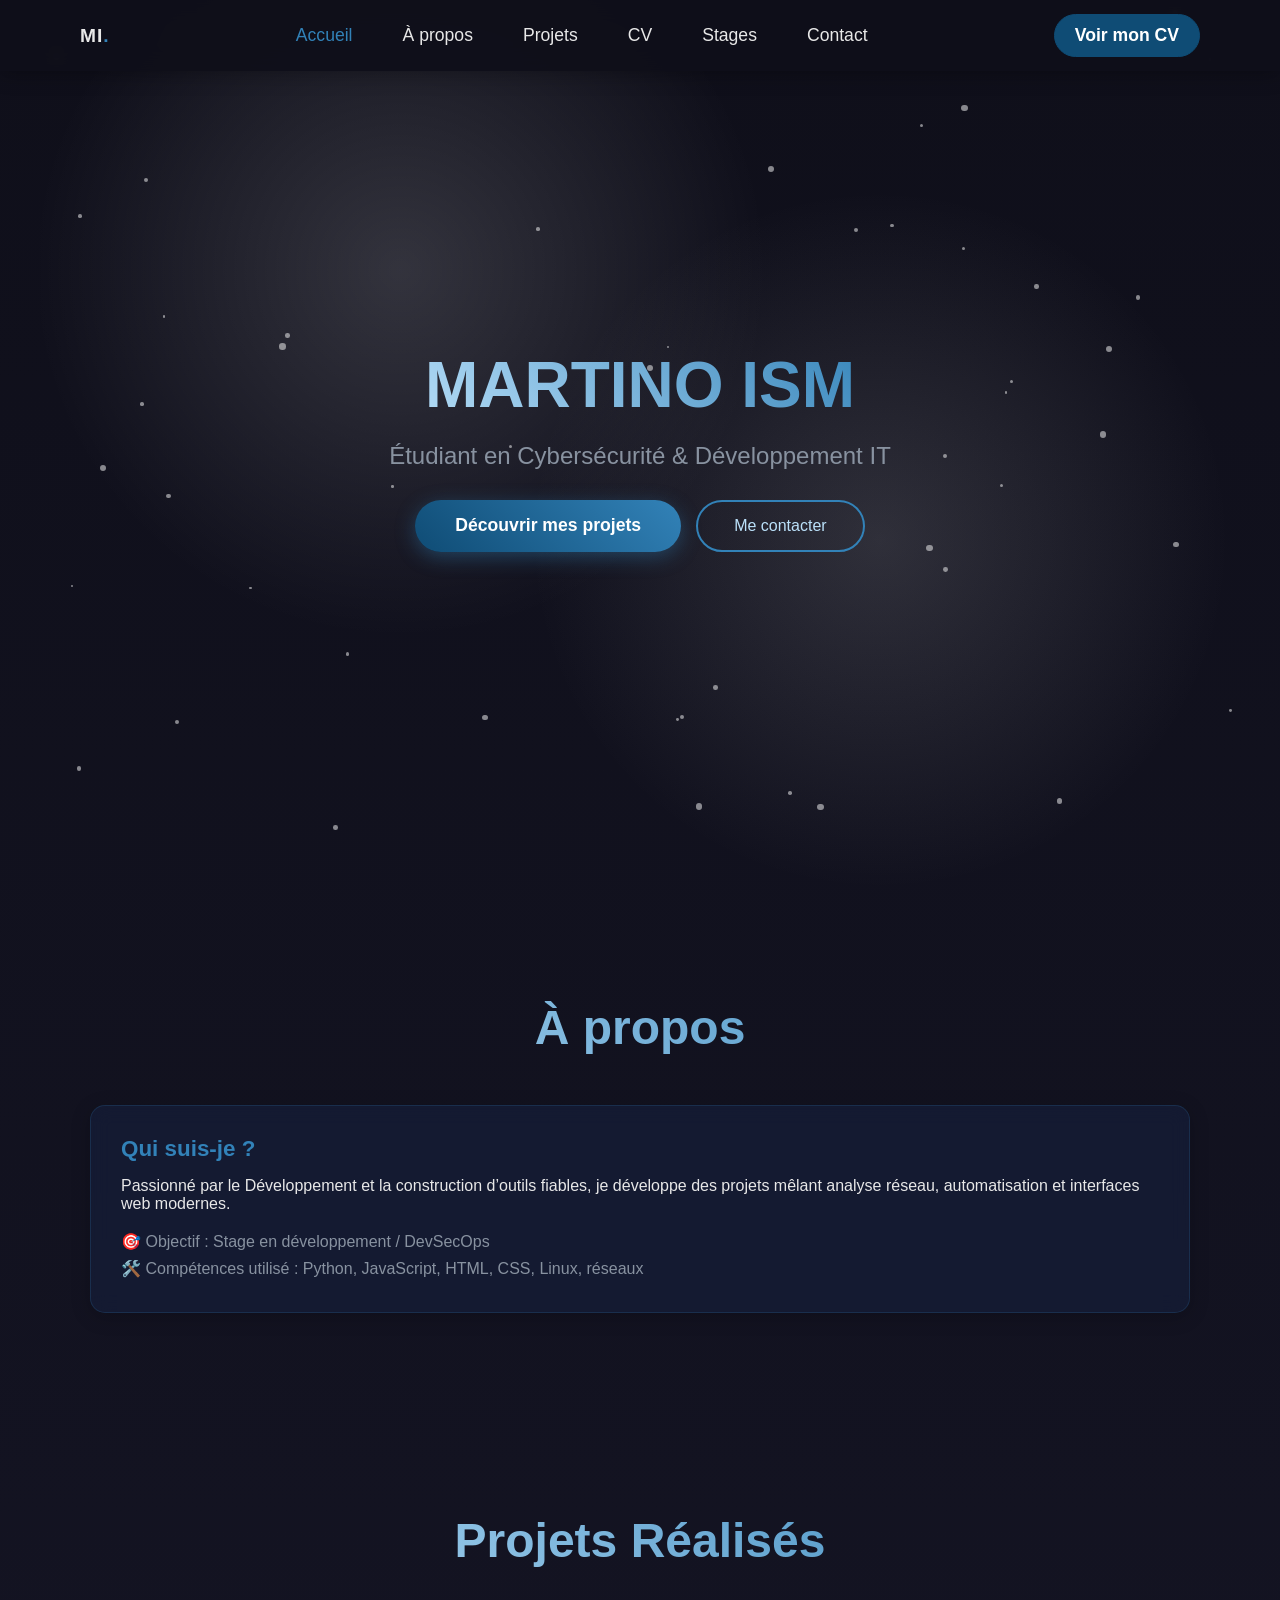
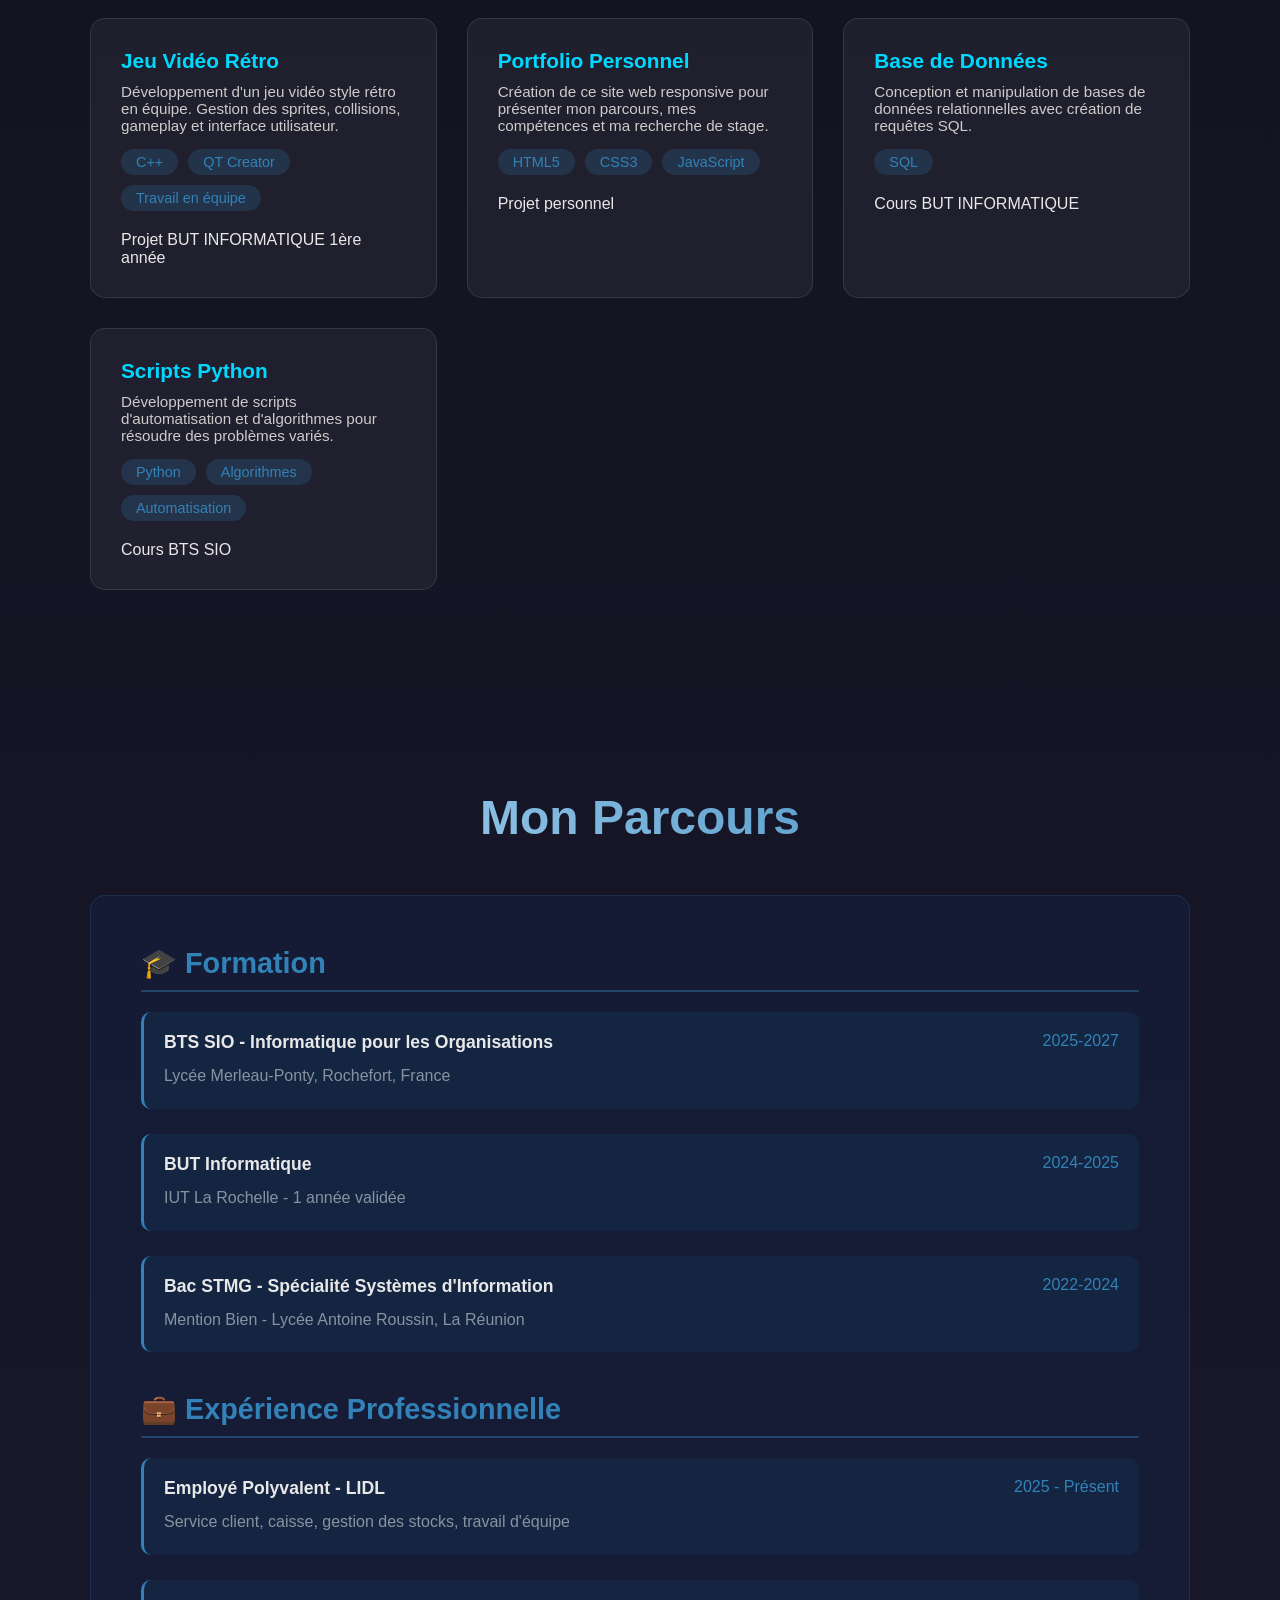
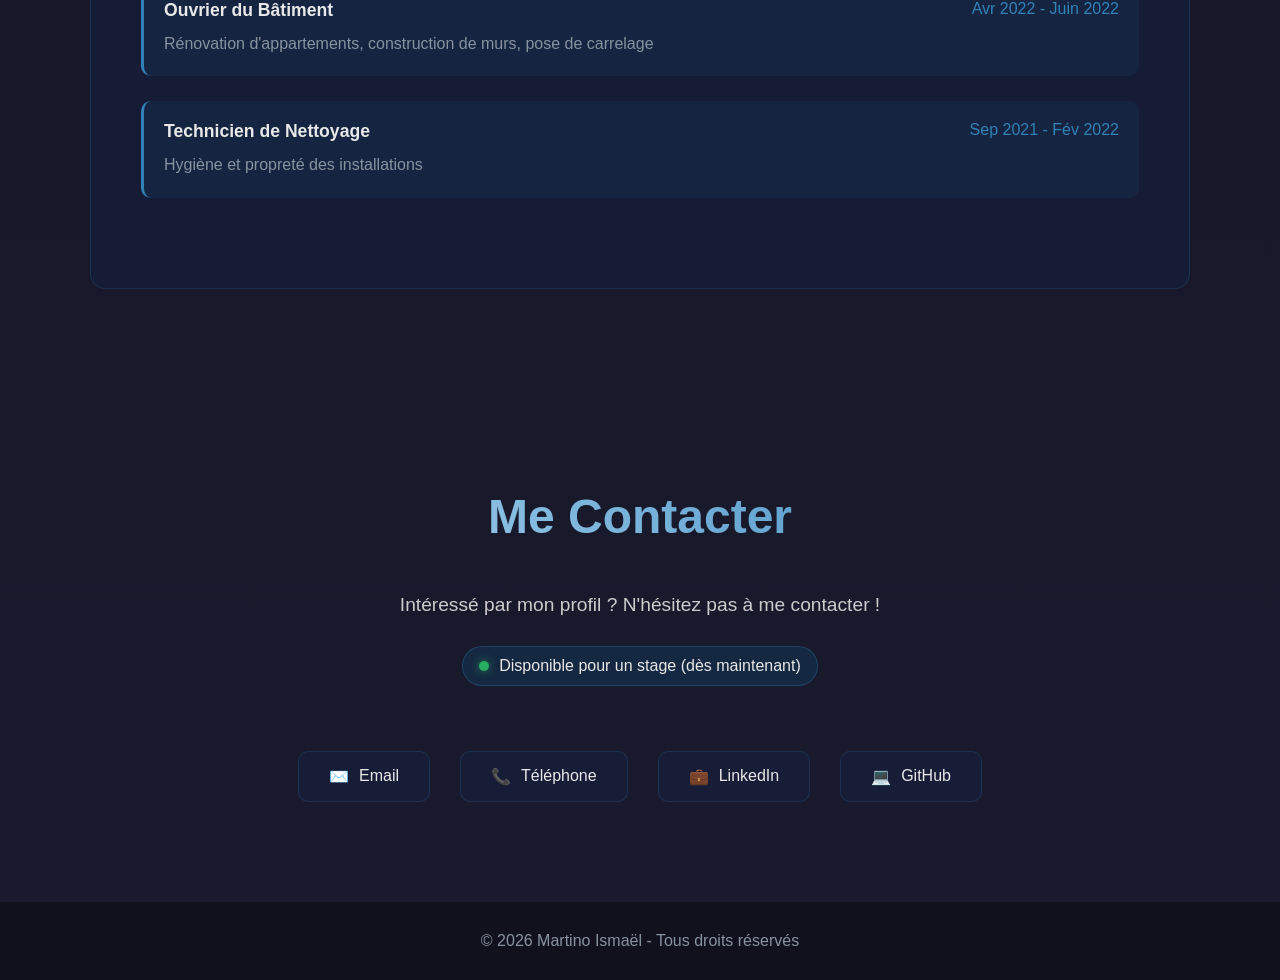
==== index.html @ 40fdc9af "changement header pour une refonte du portfolio progressive" ====
<!DOCTYPE html>
<html lang="fr">
<head>
    <meta charset="UTF-8">
    <meta name = "viewport" content = "width=device-width, initial-scale=1.0">
    <title>Martino Ismaël</title>
    <meta name="description" content="Portfolio de Martino Ismaël, étudiant en BTS SIO, à la recherche d'un stage en développement / cybersécurité.">
    <meta name="theme-color" content="#0B1117">
 
    <meta property="og:title" content="Martino Ismaël — Portfolio">
    <meta property="og:description" content="Étudiant en BTS SIO — développement & cybersécurité. À la recherche d'un stage.">
    <meta property="og:type" content="website">
 
    <link rel="preconnect" href="https://fonts.googleapis.com">
    <link rel="preconnect" href="https://fonts.gstatic.com" crossorigin>
    <link href="https://fonts.googleapis.com/css2?family=IBM+Plex+Mono:wght@400;500;600&family=Inter:wght@400;500;600;700&display=swap" rel="stylesheet">
 
    <link rel="icon" href="data:image/svg+xml,%3Csvg xmlns='http://www.w3.org/2000/svg' viewBox='0 0 100 100'%3E%3Crect width='100' height='100' rx='20' fill='%230B1117'/%3E%3Ctext x='50' y='66' font-family='monospace' font-size='46' fill='%23E8A23D' text-anchor='middle'%3E%3E_%3C/text%3E%3C/svg%3E">
 
    <link rel="stylesheet" href="style.css">
</head>
<body>
    <nav id="navbar">
        <div class="nav-inner">
            <div class="brand">MI<span>.</span></div>
        <ul>
            <li><a href="#home">Accueil</a></li>
            <li><a href="#about">À propos</a></li>
            <li><a href="#projets">Projets</a></li>
            <li><a href="#cv">CV</a></li>
            <li><a href="Stage_SIO1/StageSio1.html">Stages</a></li>
            <li><a href="#contact">Contact</a></li>
        </ul>
            <a class="nav-cta" href="cv/cv.html" target="_blank" rel="noopener">Voir mon CV</a>
        </div>
    </nav>

    <section id="home" class="hero">
        <div class="particles" id="particles"></div>
        <div class="hero-content">
            <h1>MARTINO ISMAËL</h1>
            <p>Étudiant en Cybersécurité & Développement IT</p>
                <div class="hero-actions">
                    <a href="#projets" class="cta-button">Découvrir mes projets</a>
                    <a href="#contact" class="ghost-button">Me contacter</a>
                </div>
        </div>
    </section>

    <section id="about">
        <h2>À propos</h2>
        <div class="about-grid">
            <div class="about-card">
                <h3>Qui suis-je ?</h3>
                <p>Passionné par le Développement et la construction d’outils fiables, je développe des projets mêlant analyse réseau, automatisation et interfaces web modernes.</p>
                <ul class="about-list">
                    <li>🎯 Objectif : Stage en développement / DevSecOps</li>
                    <li>🛠️ Compétences utilisé : Python, JavaScript, HTML, CSS, Linux, réseaux</li>
                </ul>
            </div>
        </div>
    </section>

    <section id="projets">
            <h2>Projets Réalisés</h2>
            <div class="projects-grid">
                <div class="project-card">
                    <h3>Jeu Vidéo Rétro</h3>
                    <p>Développement d'un jeu vidéo style rétro en équipe. Gestion des sprites, collisions, gameplay et interface utilisateur.</p>
                    <div class="project-tags">
                        <span class="tag">C++</span>
                        <span class="tag">QT Creator</span>
                        <span class="tag">Travail en équipe</span>
                    </div>
                    <div class="project-context">
                        Projet BUT INFORMATIQUE 1ère année
                    </div>
                </div>

                <div class="project-card">
                    <h3>Portfolio Personnel</h3>
                    <p>Création de ce site web responsive pour présenter mon parcours, mes compétences et ma recherche de stage.</p>
                    <div class="project-tags">
                        <span class="tag">HTML5</span>
                        <span class="tag">CSS3</span>
                        <span class="tag">JavaScript</span>
                    </div>
                    <div class="project-context">
                        Projet personnel
                    </div>
                </div>

                <div class="project-card">
                    <h3>Base de Données</h3>
                    <p>Conception et manipulation de bases de données relationnelles avec création de requêtes SQL.</p>
                    <div class="project-tags">
                        <span class="tag">SQL</span>
                    </div>
                    <div class="project-context">
                        Cours BUT INFORMATIQUE
                    </div>
                </div>

                <div class="project-card">
                    <h3>Scripts Python</h3>
                    <p>Développement de scripts d'automatisation et d'algorithmes pour résoudre des problèmes variés.</p>
                    <div class="project-tags">
                        <span class="tag">Python</span>
                        <span class="tag">Algorithmes</span>
                        <span class="tag">Automatisation</span>
                    </div>
                    <div class="project-context">
                        Cours BTS SIO
                    </div>
                </div>
            </div>
        </section>

    <section id="cv">
        <h2>Mon Parcours</h2>
        <div class="cv-container">
            <div class="cv-section">
                <h3>🎓 Formation</h3>
                <div class="cv-item">
                    <div class="cv-item-header">
                        <span class="cv-item-title">BTS SIO - Informatique pour les Organisations</span>
                        <span class="cv-item-date">2025-2027</span>
                    </div>
                    <div class="cv-item-desc">Lycée Merleau-Ponty, Rochefort, France</div>
                </div>
                <div class="cv-item">
                    <div class="cv-item-header">
                        <span class="cv-item-title">BUT Informatique</span>
                        <span class="cv-item-date">2024-2025</span>
                    </div>
                    <div class="cv-item-desc">IUT La Rochelle - 1 année validée</div>
                </div>
                <div class="cv-item">
                    <div class="cv-item-header">
                        <span class="cv-item-title">Bac STMG - Spécialité Systèmes d'Information</span>
                        <span class="cv-item-date">2022-2024</span>
                    </div>
                    <div class="cv-item-desc">Mention Bien - Lycée Antoine Roussin, La Réunion</div>
                </div>
            </div>

            <div class="cv-section">
                <h3>💼 Expérience Professionnelle</h3>
                <div class="cv-item">
                    <div class="cv-item-header">
                        <span class="cv-item-title">Employé Polyvalent - LIDL</span>
                        <span class="cv-item-date">2025 - Présent</span>
                    </div>
                    <div class="cv-item-desc">Service client, caisse, gestion des stocks, travail d'équipe</div>
                </div>
                <div class="cv-item">
                    <div class="cv-item-header">
                        <span class="cv-item-title">Ouvrier du Bâtiment</span>
                        <span class="cv-item-date">Avr 2022 - Juin 2022</span>
                    </div>
                    <div class="cv-item-desc">Rénovation d'appartements, construction de murs, pose de carrelage</div>
                </div>
                <div class="cv-item">
                    <div class="cv-item-header">
                        <span class="cv-item-title">Technicien de Nettoyage</span>
                        <span class="cv-item-date">Sep 2021 - Fév 2022</span>
                    </div>
                    <div class="cv-item-desc">Hygiène et propreté des installations</div>
                </div>
            </div>
        </div>
    </section>

    <section id="contact">
        <h2>Me Contacter</h2>
        <div class="contact-container">
            <p style="font-size: 1.2em; color: #cccccc; margin-bottom: 30px;">
                Intéressé par mon profil ? N'hésitez pas à me contacter !
            </p>
            <div class="availability">
                <span class="dot"></span> Disponible pour un stage (dès maintenant)
            </div>
            <div class="contact-links">
                <a href="mailto:ismamartino28@gmail.com" class="contact-link">
                    <span>✉️</span> Email
                </a>
                <a href="tel:+33766851155" class="contact-link">
                    <span>📞</span> Téléphone
                </a>
                <a href="https://www.linkedin.com/in/isma%C3%ABl-m-24296b288/" target="_blank" class="contact-link">
                    <span>💼</span> LinkedIn
                </a>
                <a href="https://github.com/Martino-Ismael" target="_blank" class="contact-link">
                    <span>💻</span> GitHub
                </a>
            </div>
        </div>
    </section>

    <footer>
        <p id="footerYear">&copy; 2025 Martino Ismaël - Tous droits réservés</p>
    </footer>

    <div class="scroll-top" id="scrollTop">↑</div>
    <script src="script.js"></script>
</body>
</html>
---- style.css ----
* {
     margin: 0;
     padding: 0;
     box-sizing: border-box;
 }

 :root {
     --primary: #1a1a2e;
     --secondary: #16213e;
     --accent: #0f4c75;
     --highlight: #3282b8;
     --light: #bbe1fa;
     --dark: #0f0f1a;
     --text-muted: #8892a0;
 }

 html {
     background: #1a1a2e;
 }

 body {
     font-family: 'Segoe UI', Tahoma, Geneva, Verdana, sans-serif;
     background: linear-gradient(180deg, #0f0f1a 0%, #1a1a2e 100%);
     color: #e8e8e8;
     overflow-x: hidden;
 }

 /* Navigation */
 nav {
     position: fixed;
     top: 0;
     width: 100%;
     background: rgba(15, 15, 26, 0.95);
     backdrop-filter: blur(12px);
     padding: 14px 0;
     z-index: 1000;
     transition: all 0.3s ease;
     box-shadow: 0 2px 20px rgba(0, 0, 0, 0.3);
 }

 .nav-inner {
     max-width: 1200px;
     margin: 0 auto;
     padding: 0 40px;
     display: flex;
     align-items: center;
     justify-content: space-between;
     gap: 24px;
 }

 .brand {
     font-weight: 800;
     letter-spacing: 1px;
     color: #e8e8e8;
     font-size: 1.2em;
 }

 .brand span {
     color: var(--highlight);
 }

 nav.scrolled {
     padding: 10px 0;
     box-shadow: 0 2px 20px rgba(0, 0, 0, 0.5);
 }

 nav ul {
     display: flex;
     justify-content: center;
     list-style: none;
     gap: 30px;
 }

 nav a {
     color: #e8e8e8;
     text-decoration: none;
     font-size: 1.1em;
     transition: all 0.3s ease;
     position: relative;
     padding: 5px 10px;
 }

 nav a.active {
     color: var(--highlight);
 }

 nav a:before {
     content: '';
     position: absolute;
     bottom: 0;
     left: 0;
     width: 0;
     height: 2px;
     background: var(--highlight);
     transition: width 0.3s ease;
 }

 nav a:hover:before {
     width: 100%;
 }

 nav a:hover {
     color: var(--highlight);
 }

 .nav-cta {
     padding: 10px 20px;
     border-radius: 999px;
     background: var(--accent);
     color: white;
     text-decoration: none;
     font-weight: 600;
     border: 1px solid var(--accent);
     transition: all 0.3s ease;
     white-space: nowrap;
 }

 .nav-cta:hover {
     background: var(--highlight);
     border-color: var(--highlight);
     box-shadow: 0 10px 30px rgba(3, 40, 65, 0.3);
 }

 /* Hero Section */
 .hero {
     height: 100vh;
     display: flex;
     align-items: center;
     justify-content: center;
     text-align: center;
     position: relative;
     overflow: hidden;
     isolation: isolate;
 }

 .particles {
     position: absolute;
     width: 100%;
     height: 100%;
 }

 .hero:after {
     content: '';
     position: absolute;
     inset: 0;
     background: radial-gradient(circle at 30% 30%, rgba(255, 255, 255, 0.15), transparent 35%),
         radial-gradient(circle at 70% 60%, rgba(224, 224, 224, 0.15), transparent 35%);
     z-index: 0;
 }

 .particle {
     position: absolute;
     background: rgba(255, 255, 255, 0.5);
     border-radius: 50%;
     animation: float 6s infinite ease-in-out;
 }

 @keyframes float {

     0%,
     100% {
         transform: translateY(0) translateX(0);
     }

     50% {
         transform: translateY(-20px) translateX(10px);
     }
 }

 .hero-content {
     position: relative;
     z-index: 1;
     animation: fadeInUp 1s ease;
 }

 @keyframes fadeInUp {
     from {
         opacity: 0;
         transform: translateY(30px);
     }

     to {
         opacity: 1;
         transform: translateY(0);
     }
 }

 .hero h1 {
     font-size: 4em;
     margin-bottom: 20px;
     background: linear-gradient(45deg, var(--light), var(--highlight));
     -webkit-background-clip: text;
     -webkit-text-fill-color: transparent;
     background-clip: text;
 }

 .hero p {
     font-size: 1.5em;
     margin-bottom: 30px;
     color: var(--text-muted);
 }

 .cta-button {
     display: inline-block;
     padding: 15px 40px;
     background: linear-gradient(45deg, var(--accent), var(--highlight));
     color: #ffffff;
     text-decoration: none;
     border-radius: 30px;
     font-size: 1.1em;
     transition: all 0.3s ease;
     box-shadow: 0 5px 20px rgba(50, 130, 184, 0.4);
     font-weight: 600;
 }

 .cta-button:hover {
     transform: translateY(-3px);
     box-shadow: 0 8px 30px rgba(50, 130, 184, 0.6);
 }

 .hero-actions {
     display: flex;
     justify-content: center;
     gap: 15px;
     flex-wrap: wrap;
 }

 .ghost-button {
     display: inline-block;
     padding: 15px 36px;
     border-radius: 30px;
     border: 2px solid var(--highlight);
     color: var(--light);
     text-decoration: none;
     transition: all 0.3s ease;
 }

 .ghost-button:hover {
     border-color: var(--light);
     background: rgba(187, 225, 250, 0.1);
     transform: translateY(-3px);
 }

 /* Sections */
 section {
     padding: 100px 50px;
     max-width: 1200px;
     margin: 0 auto;
 }

 h2 {
     font-size: 3em;
     margin-bottom: 50px;
     text-align: center;
     background: linear-gradient(45deg, var(--light), var(--highlight));
     -webkit-background-clip: text;
     -webkit-text-fill-color: transparent;
     background-clip: text;
 }

 /* About */
 #about .about-grid {
     display: grid;
     grid-template-columns: repeat(auto-fit, minmax(280px, 1fr));
     gap: 25px;
 }

 .about-card {
     background: rgba(22, 33, 62, 0.6);
     border-radius: 15px;
     padding: 30px;
     border: 1px solid rgba(50, 130, 184, 0.2);
     color: #e8e8e8;
     box-shadow: 0 4px 20px rgba(0, 0, 0, 0.2);
     backdrop-filter: blur(10px);
 }

 .about-card h3 {
     color: var(--highlight);
     margin-bottom: 15px;
     font-size: 1.4em;
 }

 .about-list {
     list-style: none;
     margin-top: 15px;
     line-height: 1.7;
     color: var(--text-muted);
 }

 .stats {
     display: grid;
     grid-template-columns: repeat(2, 1fr);
     gap: 15px;
 }

 /* Projects Section */
 .projects-grid {
    display: grid;
    grid-template-columns: repeat(auto-fit, minmax(320px, 1fr));
    gap: 30px;
    margin-top: 40px;
}

.project-card {
    background: rgba(255, 255, 255, 0.05);
    border-radius: 15px;
    padding: 30px;
    border: 1px solid rgba(255, 255, 255, 0.1);
    transition: transform 0.3s ease, box-shadow 0.3s ease;
}

.project-card:hover {
    transform: translateY(-5px);
    box-shadow: 0 15px 40px rgba(0, 217, 255, 0.2);
}

.project-card .project-icon {
    font-size: 2.5rem;
    margin-bottom: 15px;
}

.project-card h3 {
    font-size: 1.3rem;
    margin-bottom: 10px;
    color: #00d9ff;
}

.project-card p {
    color: #cccccc;
    margin-bottom: 15px;
    font-size: 0.95rem;
}

 .project-tags {
     display: flex;
     gap: 10px;
     flex-wrap: wrap;
     margin-bottom: 20px;
 }

 .tag {
     background: rgba(50, 130, 184, 0.2);
     padding: 5px 15px;
     border-radius: 20px;
     font-size: 0.9em;
     color: var(--highlight);
 }

 .project-link {
     display: inline-block;
     color: var(--highlight);
     text-decoration: none;
     font-weight: bold;
     transition: all 0.3s ease;
 }

 .project-link:hover {
     color: var(--light);
     transform: translateX(5px);
 }

 /* Skills Section */
 .skills-container {
     display: grid;
     grid-template-columns: repeat(auto-fit, minmax(250px, 1fr));
     gap: 30px;
 }

 .skill-category {
     background: rgba(22, 33, 62, 0.6);
     border-radius: 15px;
     padding: 30px;
     border: 1px solid rgba(50, 130, 184, 0.2);
     box-shadow: 0 4px 20px rgba(0, 0, 0, 0.2);
 }

 .skill-category h3 {
     color: var(--highlight);
     margin-bottom: 20px;
     font-size: 1.3em;
 }

 .skill-item {
     margin-bottom: 20px;
 }

 .skill-name {
     display: flex;
     justify-content: space-between;
     margin-bottom: 8px;
     color: var(--text-muted);
 }

 .skill-bar {
     height: 8px;
     background: rgba(15, 76, 117, 0.3);
     border-radius: 10px;
     overflow: hidden;
 }

 .skill-progress {
     height: 100%;
     background: linear-gradient(90deg, var(--accent), var(--highlight));
     border-radius: 10px;
     transition: width 1s ease;
     width: 0;
 }

 /* CV Section */
 .cv-container {
     background: rgba(22, 33, 62, 0.6);
     border-radius: 15px;
     padding: 50px;
     border: 1px solid rgba(50, 130, 184, 0.2);
 }

 .cv-section {
     margin-bottom: 40px;
 }

 .cv-section h3 {
     color: var(--highlight);
     font-size: 1.8em;
     margin-bottom: 20px;
     border-bottom: 2px solid rgba(50, 130, 184, 0.4);
     padding-bottom: 10px;
 }

 .cv-item {
     margin-bottom: 25px;
     padding: 20px;
     background: rgba(15, 76, 117, 0.2);
     border-radius: 10px;
     border-left: 3px solid var(--highlight);
 }

 .cv-item-header {
     display: flex;
     justify-content: space-between;
     margin-bottom: 10px;
 }

 .cv-item-title {
     font-weight: bold;
     font-size: 1.1em;
     color: #e8e8e8;
 }

 .cv-item-date {
     color: var(--highlight);
 }

 .cv-item-desc {
     color: var(--text-muted);
     line-height: 1.6;
 }

 /* Contact Section */
 .contact-container {
     text-align: center;
 }

 .availability {
     display: inline-flex;
     align-items: center;
     gap: 10px;
     padding: 10px 16px;
     border-radius: 999px;
     background: rgba(15, 76, 117, 0.3);
     color: #e8e8e8;
     border: 1px solid rgba(50, 130, 184, 0.3);
     margin: 0 auto 25px;
 }

 .availability .dot {
     width: 10px;
     height: 10px;
     background: #27ae60;
     border-radius: 50%;
     box-shadow: 0 0 10px rgba(39, 174, 96, 0.7);
 }

 .contact-links {
     display: flex;
     justify-content: center;
     gap: 30px;
     margin-top: 40px;
 }

 .contact-link {
     display: flex;
     align-items: center;
     gap: 10px;
     padding: 15px 30px;
     background: rgba(22, 33, 62, 0.6);
     border-radius: 10px;
     color: #e8e8e8;
     text-decoration: none;
     transition: all 0.3s ease;
     border: 1px solid rgba(50, 130, 184, 0.2);
 }

 .contact-link:hover {
     background: rgba(50, 130, 184, 0.3);
     transform: translateY(-3px);
     border-color: var(--highlight);
 }

 /* Footer */
 footer {
     text-align: center;
     padding: 30px;
     background: rgba(15, 15, 26, 0.8);
     color: var(--text-muted);
 }

 /* Scroll to top button */
 .scroll-top {
     position: fixed;
     bottom: 30px;
     right: 30px;
     width: 50px;
     height: 50px;
     background: linear-gradient(45deg, var(--accent), var(--highlight));
     border-radius: 50%;
     display: flex;
     align-items: center;
     justify-content: center;
     cursor: pointer;
     opacity: 0;
     transition: all 0.3s ease;
     z-index: 1000;
     color: #ffffff;
     font-weight: bold;
 }

 .scroll-top.visible {
     opacity: 1;
 }

 .scroll-top:hover {
     transform: translateY(-5px);
 }

 .project-card,
 .info-card {
     transition: transform 0.3s ease, box-shadow 0.3s ease;
 }
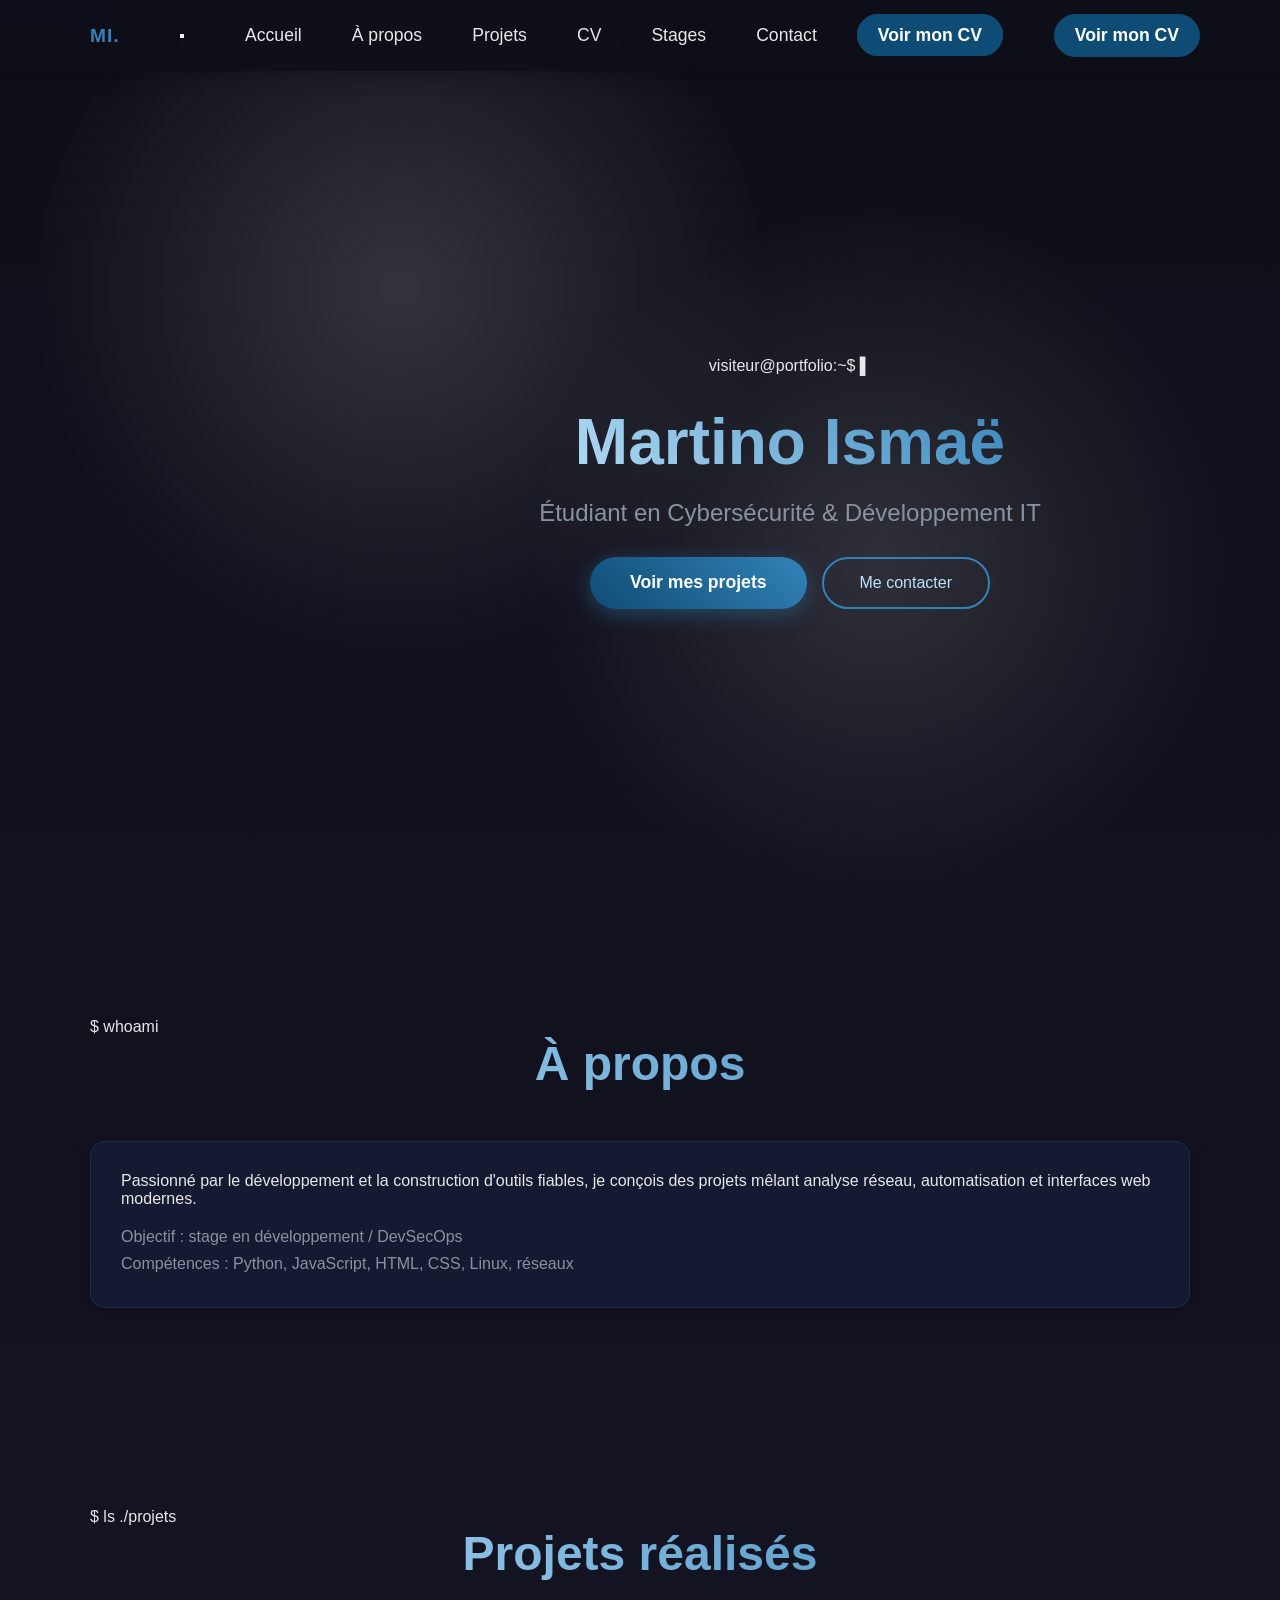
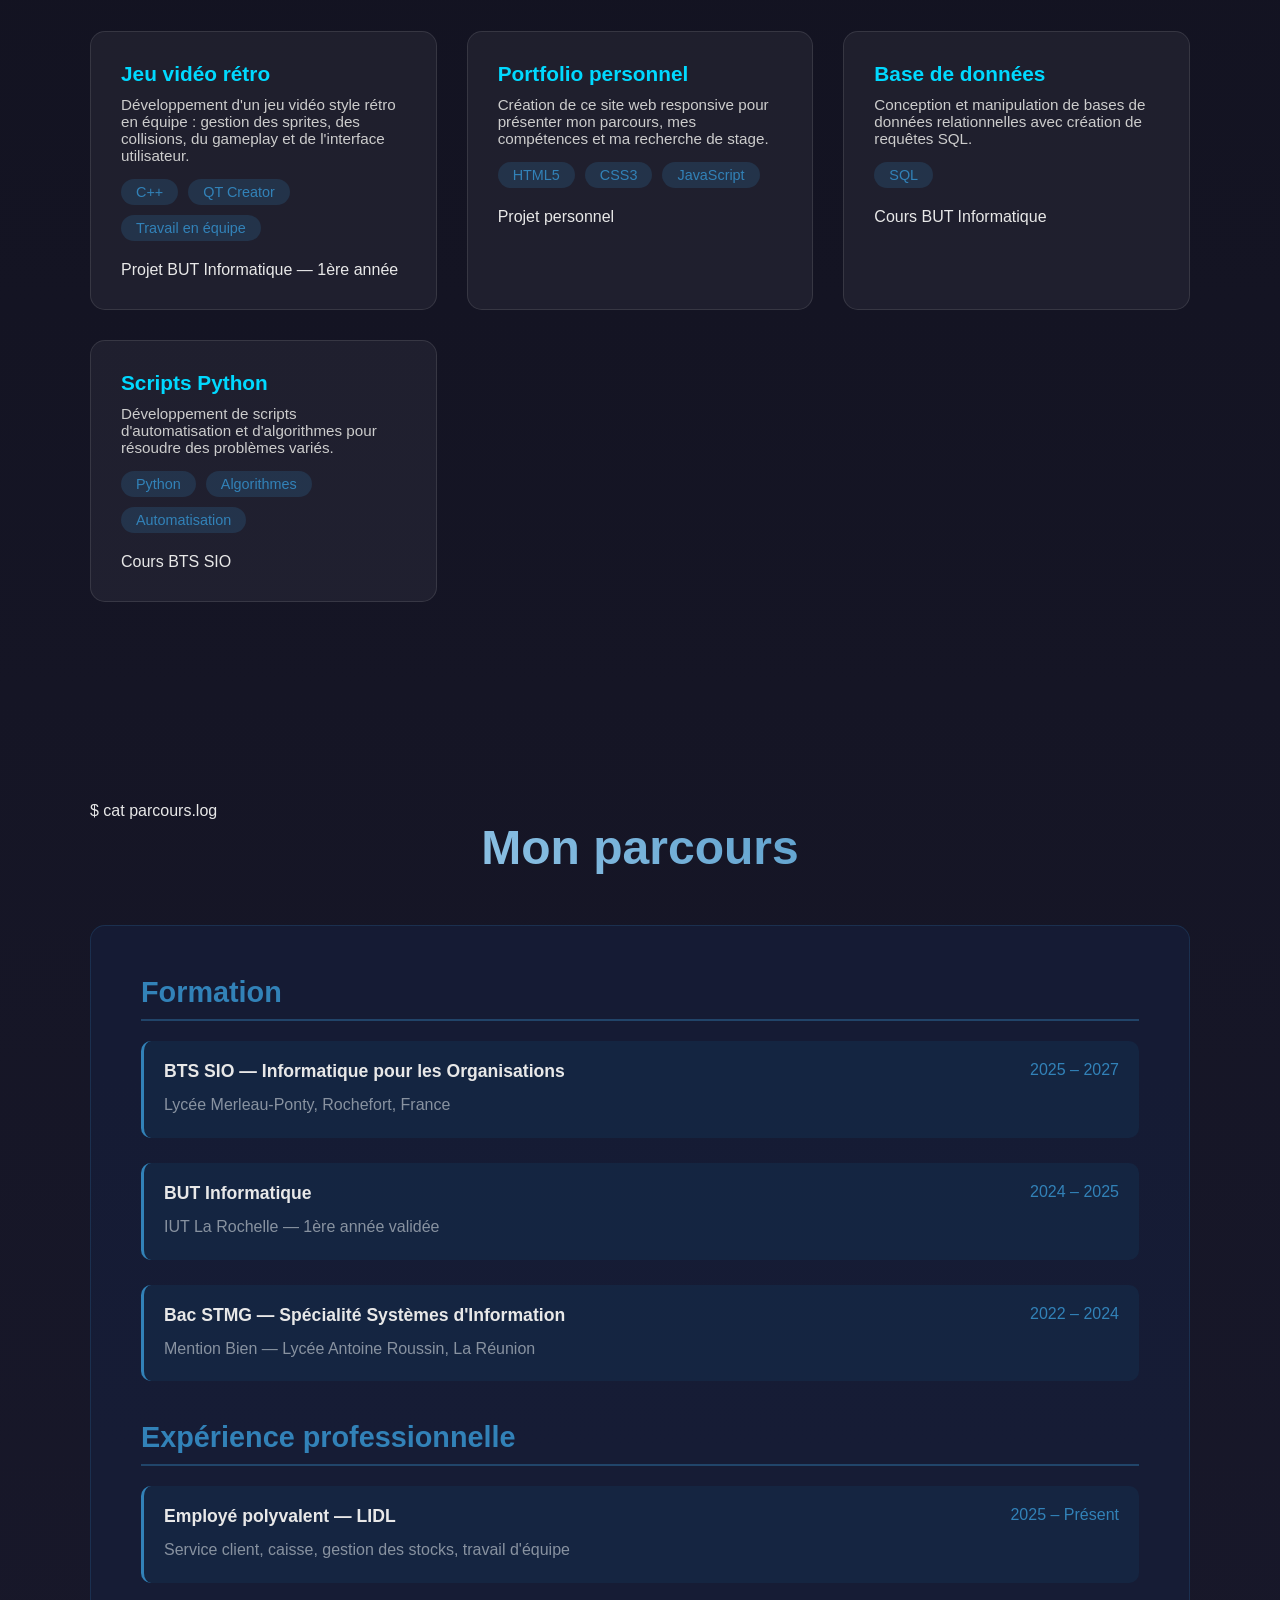
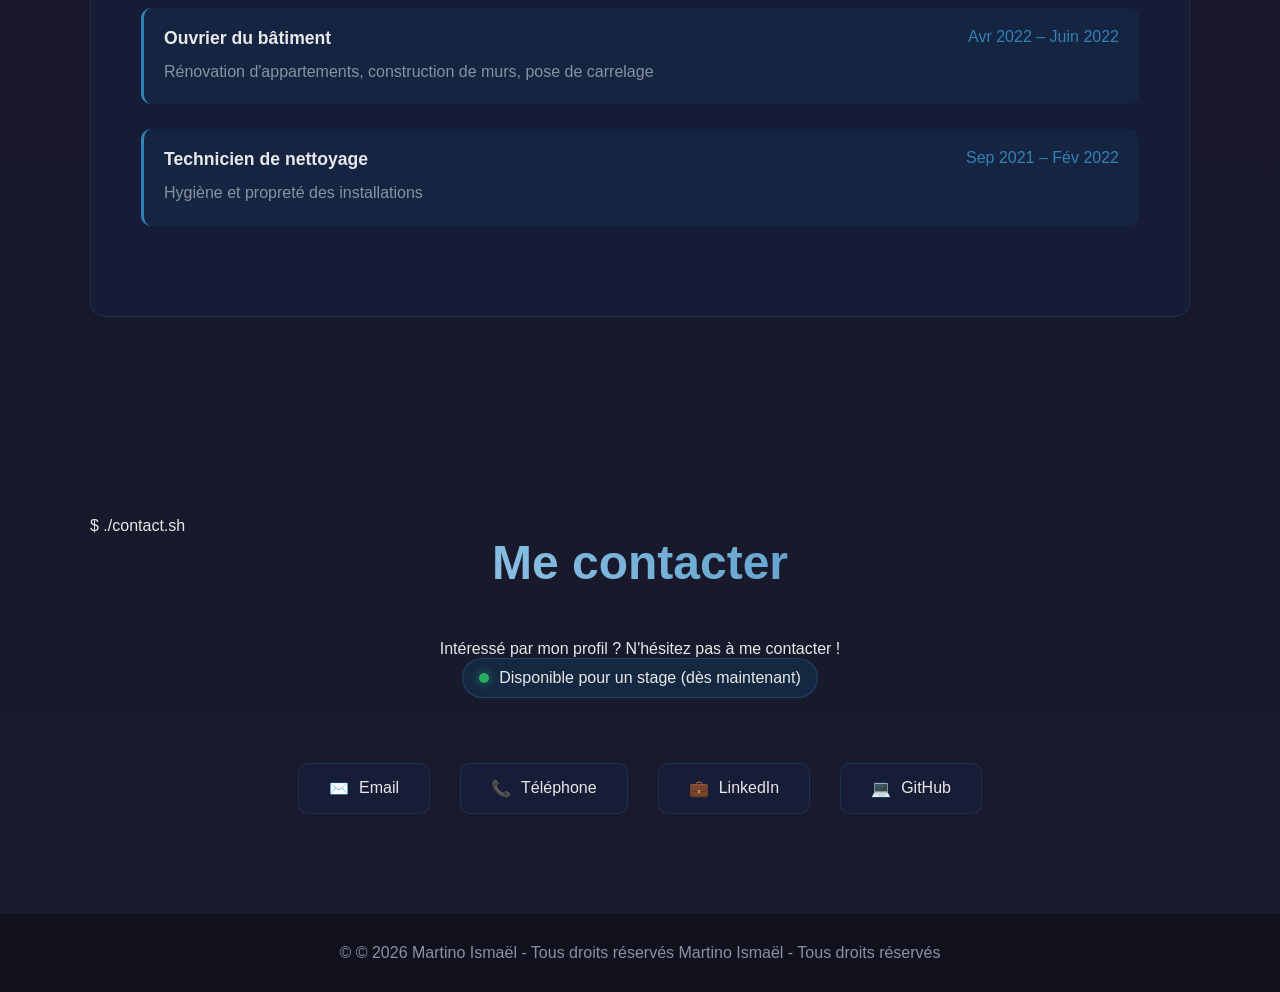
==== commit 9b671375: "Changement complet de l'index pour une refonte du portfolio" ====
--- a/index.html
+++ b/index.html
@@ -1,207 +1,246 @@
 <!DOCTYPE html>
 <html lang="fr">
+
 <head>
     <meta charset="UTF-8">
-    <meta name = "viewport" content = "width=device-width, initial-scale=1.0">
+    <meta name="viewport" content="width=device-width, initial-scale=1.0">
     <title>Martino Ismaël</title>
-    <meta name="description" content="Portfolio de Martino Ismaël, étudiant en BTS SIO, à la recherche d'un stage en développement / cybersécurité.">
+    <meta name="description"
+        content="Portfolio de Martino Ismaël, étudiant en BTS SIO, à la recherche d'un stage en développement / cybersécurité.">
     <meta name="theme-color" content="#0B1117">
- 
+
     <meta property="og:title" content="Martino Ismaël — Portfolio">
-    <meta property="og:description" content="Étudiant en BTS SIO — développement & cybersécurité. À la recherche d'un stage.">
+    <meta property="og:description"
+        content="Étudiant en BTS SIO — développement & cybersécurité. À la recherche d'un stage.">
     <meta property="og:type" content="website">
- 
+
     <link rel="preconnect" href="https://fonts.googleapis.com">
     <link rel="preconnect" href="https://fonts.gstatic.com" crossorigin>
-    <link href="https://fonts.googleapis.com/css2?family=IBM+Plex+Mono:wght@400;500;600&family=Inter:wght@400;500;600;700&display=swap" rel="stylesheet">
- 
-    <link rel="icon" href="data:image/svg+xml,%3Csvg xmlns='http://www.w3.org/2000/svg' viewBox='0 0 100 100'%3E%3Crect width='100' height='100' rx='20' fill='%230B1117'/%3E%3Ctext x='50' y='66' font-family='monospace' font-size='46' fill='%23E8A23D' text-anchor='middle'%3E%3E_%3C/text%3E%3C/svg%3E">
- 
+    <link
+        href="https://fonts.googleapis.com/css2?family=IBM+Plex+Mono:wght@400;500;600&family=Inter:wght@400;500;600;700&display=swap"
+        rel="stylesheet">
+
+    <link rel="icon"
+        href="data:image/svg+xml,%3Csvg xmlns='http://www.w3.org/2000/svg' viewBox='0 0 100 100'%3E%3Crect width='100' height='100' rx='20' fill='%230B1117'/%3E%3Ctext x='50' y='66' font-family='monospace' font-size='46' fill='%23E8A23D' text-anchor='middle'%3E%3E_%3C/text%3E%3C/svg%3E">
+
     <link rel="stylesheet" href="style.css">
 </head>
+
 <body>
+
+    <a class="skip-link" href="#main">Aller au contenu</a>
+
     <nav id="navbar">
         <div class="nav-inner">
-            <div class="brand">MI<span>.</span></div>
-        <ul>
-            <li><a href="#home">Accueil</a></li>
-            <li><a href="#about">À propos</a></li>
-            <li><a href="#projets">Projets</a></li>
-            <li><a href="#cv">CV</a></li>
-            <li><a href="Stage_SIO1/StageSio1.html">Stages</a></li>
-            <li><a href="#contact">Contact</a></li>
-        </ul>
-            <a class="nav-cta" href="cv/cv.html" target="_blank" rel="noopener">Voir mon CV</a>
+            <a href="#home" class="brand">MI<span>.</span></a>
+
+            <button class="nav-toggle" id="navToggle" aria-expanded="false" aria-controls="navMenu"
+                aria-label="Ouvrir le menu">
+                <span></span><span></span><span></span>
+            </button>
+
+            <ul id="navMenu">
+                <li><a href="#home">Accueil</a></li>
+                <li><a href="#about">À propos</a></li>
+                <li><a href="#projets">Projets</a></li>
+                <li><a href="#cv">CV</a></li>
+                <li><a href="Stage_SIO1/StageSio1.html">Stages</a></li>
+                <li><a href="#contact">Contact</a></li>
+                <li class="nav-cta-mobile"><a class="nav-cta" href="cv/cv.html" target="_blank" rel="noopener">Voir mon
+                        CV</a></li>
+            </ul>
+            <a class="nav-cta nav-cta-desktop" href="cv/cv.html" target="_blank" rel="noopener">Voir mon CV</a>
         </div>
     </nav>
 
-    <section id="home" class="hero">
-        <div class="particles" id="particles"></div>
-        <div class="hero-content">
-            <h1>MARTINO ISMAËL</h1>
-            <p>Étudiant en Cybersécurité & Développement IT</p>
+    <main id="main">
+
+        <section id="home" class="hero">
+            <canvas id="netCanvas" aria-hidden="true"></canvas>
+
+            <div class="hero-content">
+                <p class="terminal-line" aria-hidden="true"></p>
+                <span class="prompt">visiteur@portfolio</span>:<span class="path">~</span>$ <span
+                    id="typedText"></span><span class="cursor">▌</span>
+                </p>
+                <h1>Martino Ismaël</h1>
+                <p class="subtitle">Étudiant en Cybersécurité &amp; Développement IT</p>
                 <div class="hero-actions">
-                    <a href="#projets" class="cta-button">Découvrir mes projets</a>
+                    <a href="#projets" class="cta-button">Voir mes projets</a>
                     <a href="#contact" class="ghost-button">Me contacter</a>
                 </div>
-        </div>
-    </section>
-
-    <section id="about">
-        <h2>À propos</h2>
-        <div class="about-grid">
-            <div class="about-card">
-                <h3>Qui suis-je ?</h3>
-                <p>Passionné par le Développement et la construction d’outils fiables, je développe des projets mêlant analyse réseau, automatisation et interfaces web modernes.</p>
-                <ul class="about-list">
-                    <li>🎯 Objectif : Stage en développement / DevSecOps</li>
-                    <li>🛠️ Compétences utilisé : Python, JavaScript, HTML, CSS, Linux, réseaux</li>
-                </ul>
-            </div>
-        </div>
-    </section>
-
-    <section id="projets">
-            <h2>Projets Réalisés</h2>
+            </div>
+        </section>
+
+        <section id="about">
+            <p class="eyebrow">$ whoami</p>
+            <h2>À propos</h2>
+            <div class="about-grid">
+                <div class="about-card">
+                    <p>Passionné par le développement et la construction d'outils fiables, je conçois des projets mêlant
+                        analyse réseau, automatisation et interfaces web modernes.</p>
+                    <ul class="about-list">
+                        <li><span class="dot-marker" aria-hidden="true"></span> Objectif : stage en développement /
+                            DevSecOps</li>
+                        <li><span class="dot-marker" aria-hidden="true"></span> Compétences : Python, JavaScript, HTML,
+                            CSS, Linux, réseaux</li>
+                    </ul>
+                </div>
+            </div>
+        </section>
+
+        <section id="projets">
+            <p class="eyebrow">$ ls ./projets</p>
+            <h2>Projets réalisés</h2>
             <div class="projects-grid">
-                <div class="project-card">
-                    <h3>Jeu Vidéo Rétro</h3>
-                    <p>Développement d'un jeu vidéo style rétro en équipe. Gestion des sprites, collisions, gameplay et interface utilisateur.</p>
+
+                <article class="project-card">
+                    <h3>Jeu vidéo rétro</h3>
+                    <p>Développement d'un jeu vidéo style rétro en équipe : gestion des sprites, des collisions, du
+                        gameplay et de l'interface utilisateur.</p>
                     <div class="project-tags">
                         <span class="tag">C++</span>
                         <span class="tag">QT Creator</span>
                         <span class="tag">Travail en équipe</span>
                     </div>
-                    <div class="project-context">
-                        Projet BUT INFORMATIQUE 1ère année
-                    </div>
-                </div>
-
-                <div class="project-card">
-                    <h3>Portfolio Personnel</h3>
-                    <p>Création de ce site web responsive pour présenter mon parcours, mes compétences et ma recherche de stage.</p>
+                    <div class="project-context">Projet BUT Informatique — 1ère année</div>
+                </article>
+
+                <article class="project-card">
+                    <h3>Portfolio personnel</h3>
+                    <p>Création de ce site web responsive pour présenter mon parcours, mes compétences et ma recherche
+                        de stage.</p>
                     <div class="project-tags">
                         <span class="tag">HTML5</span>
                         <span class="tag">CSS3</span>
                         <span class="tag">JavaScript</span>
                     </div>
-                    <div class="project-context">
-                        Projet personnel
-                    </div>
-                </div>
-
-                <div class="project-card">
-                    <h3>Base de Données</h3>
+                    <div class="project-context">Projet personnel</div>
+                </article>
+
+                <article class="project-card">
+                    <h3>Base de données</h3>
                     <p>Conception et manipulation de bases de données relationnelles avec création de requêtes SQL.</p>
                     <div class="project-tags">
                         <span class="tag">SQL</span>
                     </div>
-                    <div class="project-context">
-                        Cours BUT INFORMATIQUE
-                    </div>
-                </div>
-
-                <div class="project-card">
+                    <div class="project-context">Cours BUT Informatique</div>
+                </article>
+
+                <article class="project-card">
                     <h3>Scripts Python</h3>
-                    <p>Développement de scripts d'automatisation et d'algorithmes pour résoudre des problèmes variés.</p>
+                    <p>Développement de scripts d'automatisation et d'algorithmes pour résoudre des problèmes variés.
+                    </p>
                     <div class="project-tags">
                         <span class="tag">Python</span>
                         <span class="tag">Algorithmes</span>
                         <span class="tag">Automatisation</span>
                     </div>
-                    <div class="project-context">
-                        Cours BTS SIO
-                    </div>
-                </div>
-            </div>
-        </section>
-
-    <section id="cv">
-        <h2>Mon Parcours</h2>
-        <div class="cv-container">
-            <div class="cv-section">
-                <h3>🎓 Formation</h3>
-                <div class="cv-item">
-                    <div class="cv-item-header">
-                        <span class="cv-item-title">BTS SIO - Informatique pour les Organisations</span>
-                        <span class="cv-item-date">2025-2027</span>
-                    </div>
-                    <div class="cv-item-desc">Lycée Merleau-Ponty, Rochefort, France</div>
-                </div>
-                <div class="cv-item">
-                    <div class="cv-item-header">
-                        <span class="cv-item-title">BUT Informatique</span>
-                        <span class="cv-item-date">2024-2025</span>
-                    </div>
-                    <div class="cv-item-desc">IUT La Rochelle - 1 année validée</div>
-                </div>
-                <div class="cv-item">
-                    <div class="cv-item-header">
-                        <span class="cv-item-title">Bac STMG - Spécialité Systèmes d'Information</span>
-                        <span class="cv-item-date">2022-2024</span>
-                    </div>
-                    <div class="cv-item-desc">Mention Bien - Lycée Antoine Roussin, La Réunion</div>
-                </div>
-            </div>
-
-            <div class="cv-section">
-                <h3>💼 Expérience Professionnelle</h3>
-                <div class="cv-item">
-                    <div class="cv-item-header">
-                        <span class="cv-item-title">Employé Polyvalent - LIDL</span>
-                        <span class="cv-item-date">2025 - Présent</span>
-                    </div>
-                    <div class="cv-item-desc">Service client, caisse, gestion des stocks, travail d'équipe</div>
-                </div>
-                <div class="cv-item">
-                    <div class="cv-item-header">
-                        <span class="cv-item-title">Ouvrier du Bâtiment</span>
-                        <span class="cv-item-date">Avr 2022 - Juin 2022</span>
-                    </div>
-                    <div class="cv-item-desc">Rénovation d'appartements, construction de murs, pose de carrelage</div>
-                </div>
-                <div class="cv-item">
-                    <div class="cv-item-header">
-                        <span class="cv-item-title">Technicien de Nettoyage</span>
-                        <span class="cv-item-date">Sep 2021 - Fév 2022</span>
-                    </div>
-                    <div class="cv-item-desc">Hygiène et propreté des installations</div>
-                </div>
-            </div>
-        </div>
-    </section>
-
-    <section id="contact">
-        <h2>Me Contacter</h2>
-        <div class="contact-container">
-            <p style="font-size: 1.2em; color: #cccccc; margin-bottom: 30px;">
-                Intéressé par mon profil ? N'hésitez pas à me contacter !
-            </p>
-            <div class="availability">
-                <span class="dot"></span> Disponible pour un stage (dès maintenant)
-            </div>
-            <div class="contact-links">
-                <a href="mailto:ismamartino28@gmail.com" class="contact-link">
-                    <span>✉️</span> Email
-                </a>
-                <a href="tel:+33766851155" class="contact-link">
-                    <span>📞</span> Téléphone
-                </a>
-                <a href="https://www.linkedin.com/in/isma%C3%ABl-m-24296b288/" target="_blank" class="contact-link">
-                    <span>💼</span> LinkedIn
-                </a>
-                <a href="https://github.com/Martino-Ismael" target="_blank" class="contact-link">
-                    <span>💻</span> GitHub
-                </a>
-            </div>
-        </div>
-    </section>
-
-    <footer>
-        <p id="footerYear">&copy; 2025 Martino Ismaël - Tous droits réservés</p>
-    </footer>
-
-    <div class="scroll-top" id="scrollTop">↑</div>
-    <script src="script.js"></script>
+                    <div class="project-context">Cours BTS SIO</div>
+                </article>
+
+            </div>
+        </section>
+
+        <section id="cv">
+            <p class="eyebrow">$ cat parcours.log</p>
+            <h2>Mon parcours</h2>
+            <div class="cv-container">
+
+                <div class="cv-section">
+                    <h3>Formation</h3>
+
+                    <div class="cv-item">
+                        <div class="cv-item-header">
+                            <span class="cv-item-title">BTS SIO — Informatique pour les Organisations</span>
+                            <span class="cv-item-date">2025 – 2027</span>
+                        </div>
+                        <div class="cv-item-desc">Lycée Merleau-Ponty, Rochefort, France</div>
+                    </div>
+
+                    <div class="cv-item">
+                        <div class="cv-item-header">
+                            <span class="cv-item-title">BUT Informatique</span>
+                            <span class="cv-item-date">2024 – 2025</span>
+                        </div>
+                        <div class="cv-item-desc">IUT La Rochelle — 1ère année validée</div>
+                    </div>
+
+                    <div class="cv-item">
+                        <div class="cv-item-header">
+                            <span class="cv-item-title">Bac STMG — Spécialité Systèmes d'Information</span>
+                            <span class="cv-item-date">2022 – 2024</span>
+                        </div>
+                        <div class="cv-item-desc">Mention Bien — Lycée Antoine Roussin, La Réunion</div>
+                    </div>
+                </div>
+
+                <div class="cv-section">
+                    <h3>Expérience professionnelle</h3>
+
+                    <div class="cv-item">
+                        <div class="cv-item-header">
+                            <span class="cv-item-title">Employé polyvalent — LIDL</span>
+                            <span class="cv-item-date">2025 – Présent</span>
+                        </div>
+                        <div class="cv-item-desc">Service client, caisse, gestion des stocks, travail d'équipe</div>
+                    </div>
+
+                    <div class="cv-item">
+                        <div class="cv-item-header">
+                            <span class="cv-item-title">Ouvrier du bâtiment</span>
+                            <span class="cv-item-date">Avr 2022 – Juin 2022</span>
+                        </div>
+                        <div class="cv-item-desc">Rénovation d'appartements, construction de murs, pose de carrelage
+                        </div>
+                    </div>
+
+                    <div class="cv-item">
+                        <div class="cv-item-header">
+                            <span class="cv-item-title">Technicien de nettoyage</span>
+                            <span class="cv-item-date">Sep 2021 – Fév 2022</span>
+                        </div>
+                        <div class="cv-item-desc">Hygiène et propreté des installations</div>
+                    </div>
+                </div>
+
+            </div>
+        </section>
+
+        <section id="contact">
+            <p class="eyebrow">$ ./contact.sh</p>
+            <h2>Me contacter</h2>
+            <div class="contact-container">
+                <p class="contact-intro">Intéressé par mon profil ? N'hésitez pas à me contacter !</p>
+
+                <div class="availability">
+                    <span class="dot" aria-hidden="true"></span> Disponible pour un stage (dès maintenant)
+                </div>
+
+                <div class="contact-links">
+                    <a href="mailto:ismamartino28@gmail.com" class="contact-link">
+                        <span aria-hidden="true">✉️</span> Email
+                    </a>
+                    <a href="tel:+33766851155" class="contact-link">
+                        <span aria-hidden="true">📞</span> Téléphone
+                    </a>
+                    <a href="https://www.linkedin.com/in/isma%C3%ABl-m-24296b288/" target="_blank" rel="noopener"
+                        class="contact-link">
+                        <span aria-hidden="true">💼</span> LinkedIn
+                    </a>
+                    <a href="https://github.com/Martino-Ismael" target="_blank" rel="noopener" class="contact-link">
+                        <span aria-hidden="true">💻</span> GitHub
+                    </a>
+                </div>
+            </div>
+        </section>
+
+        <footer>
+            <p>&copy; <span id="footerYear"></span> Martino Ismaël - Tous droits réservés</p>
+        </footer>
+
+        <button class="scroll-top" id="scrollTop" aria-label="Retour en haut de la page">↑</button>
+        <script src="script.js"></script>
 </body>
+
 </html>
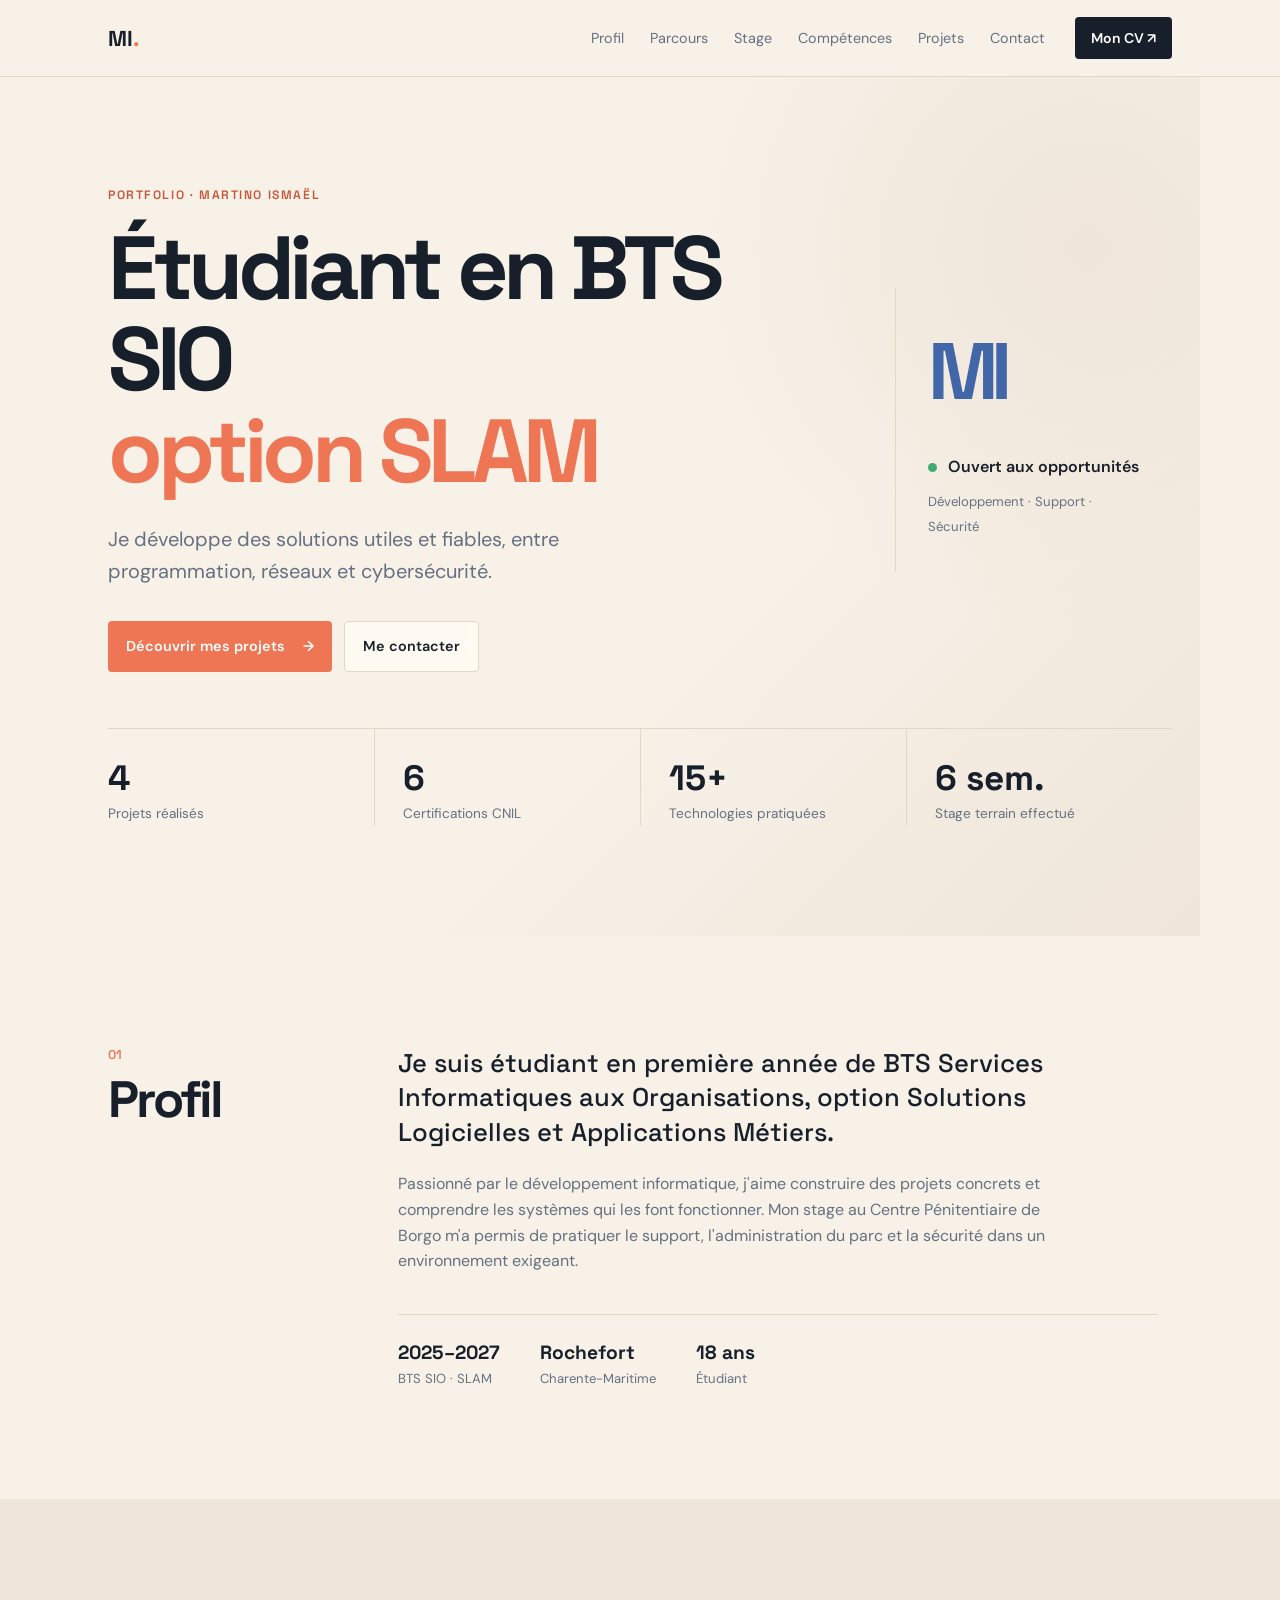
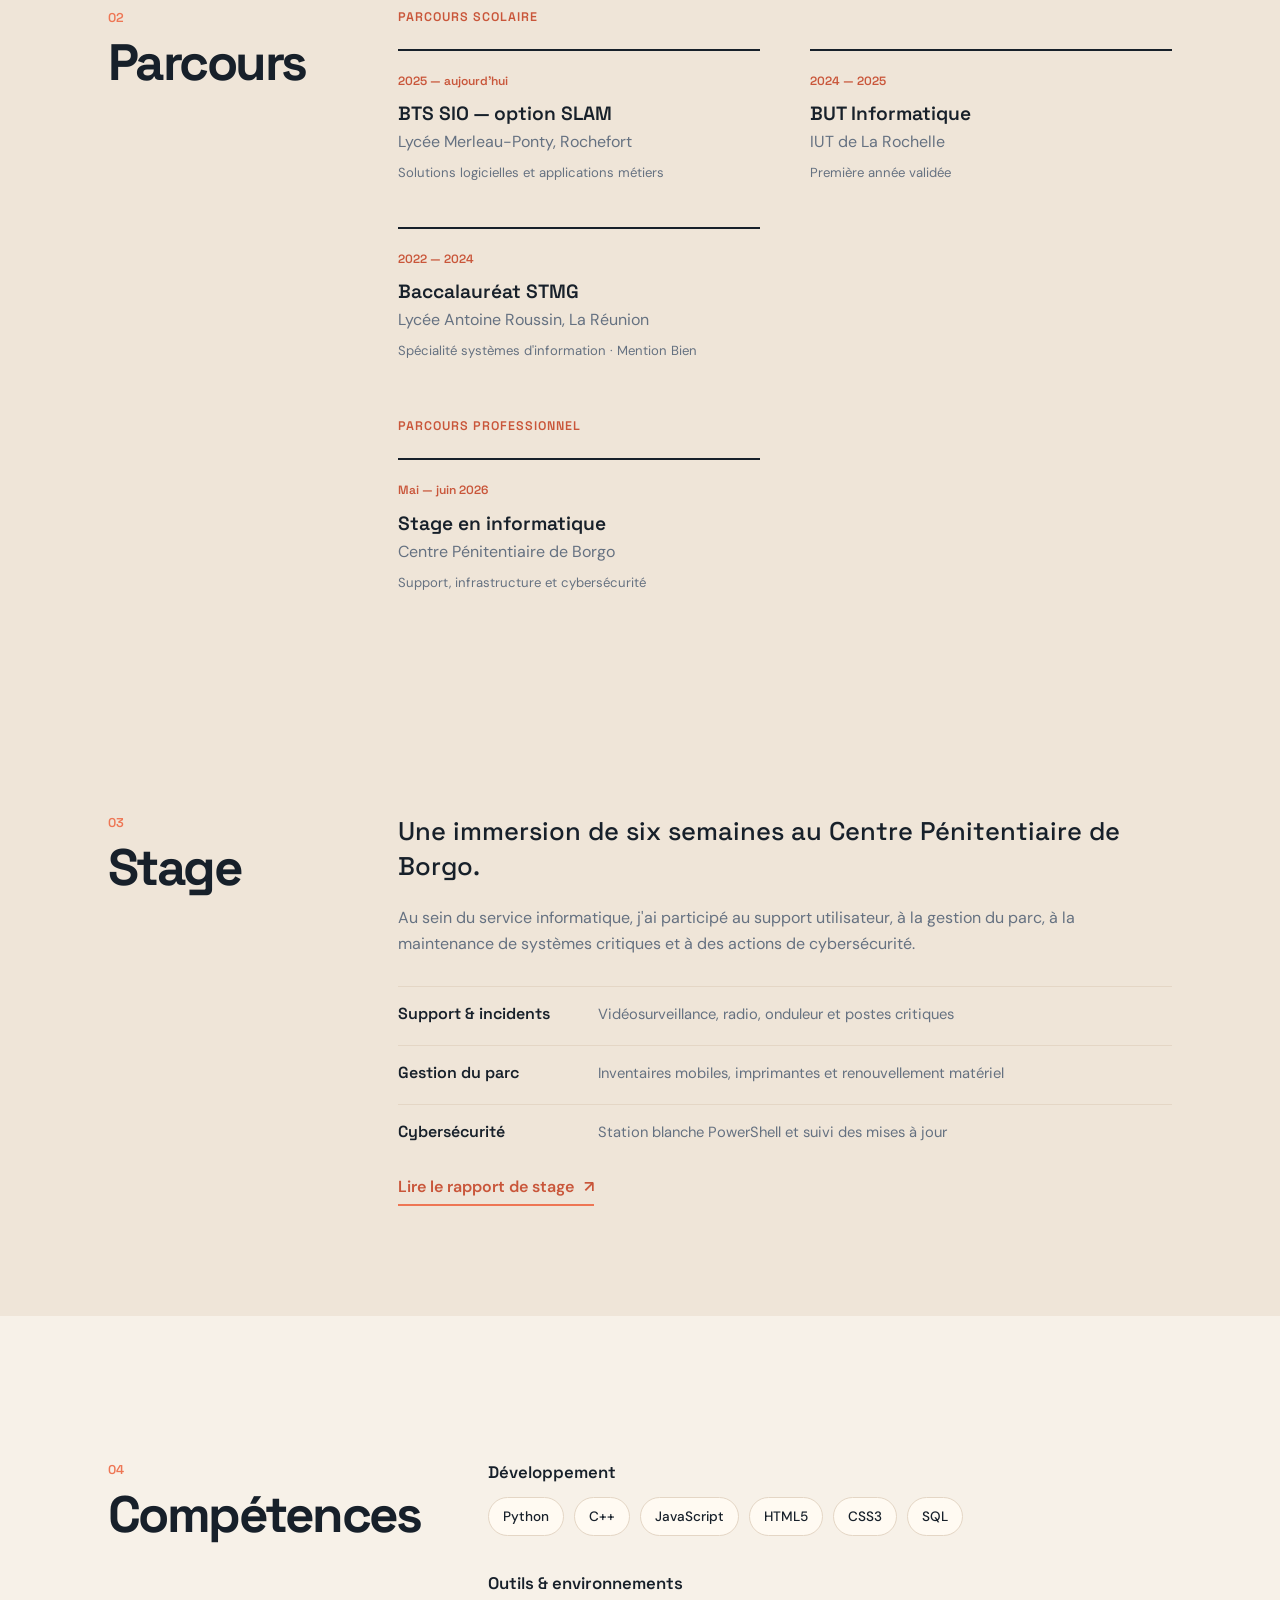
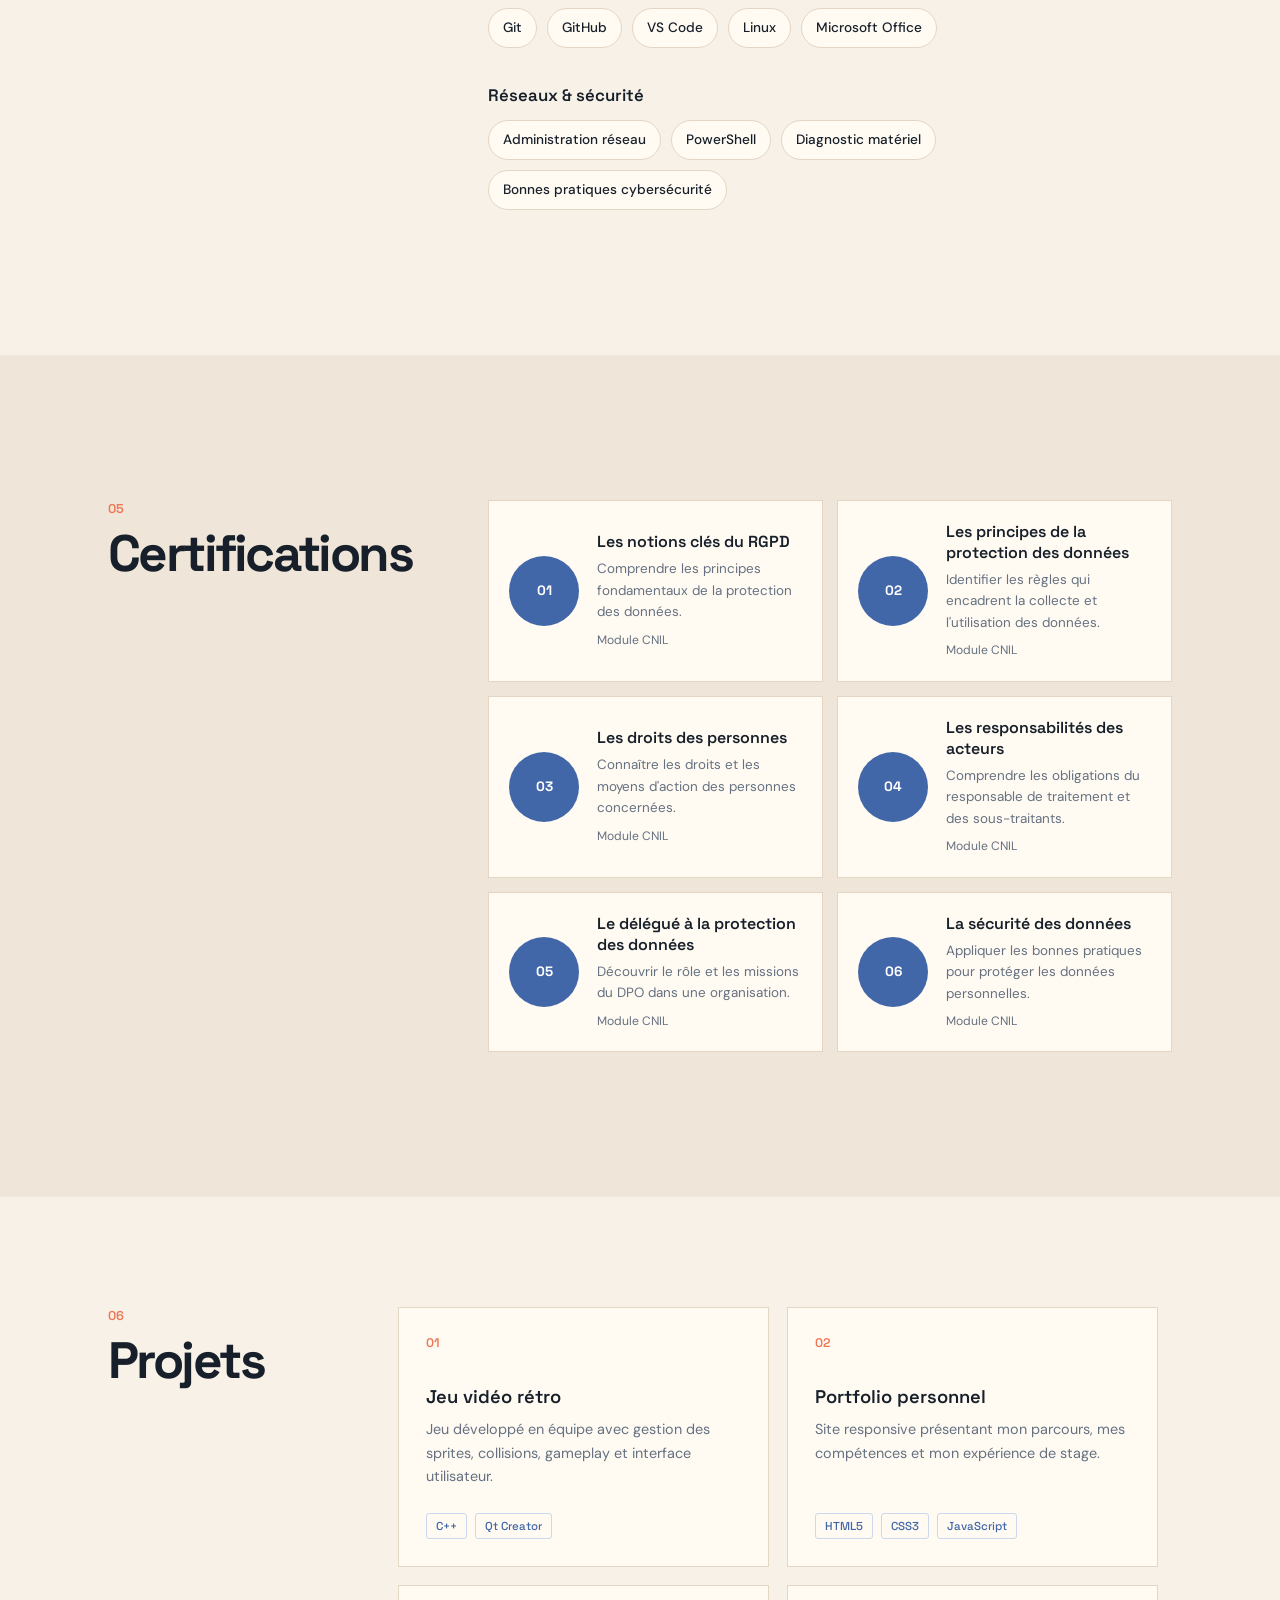
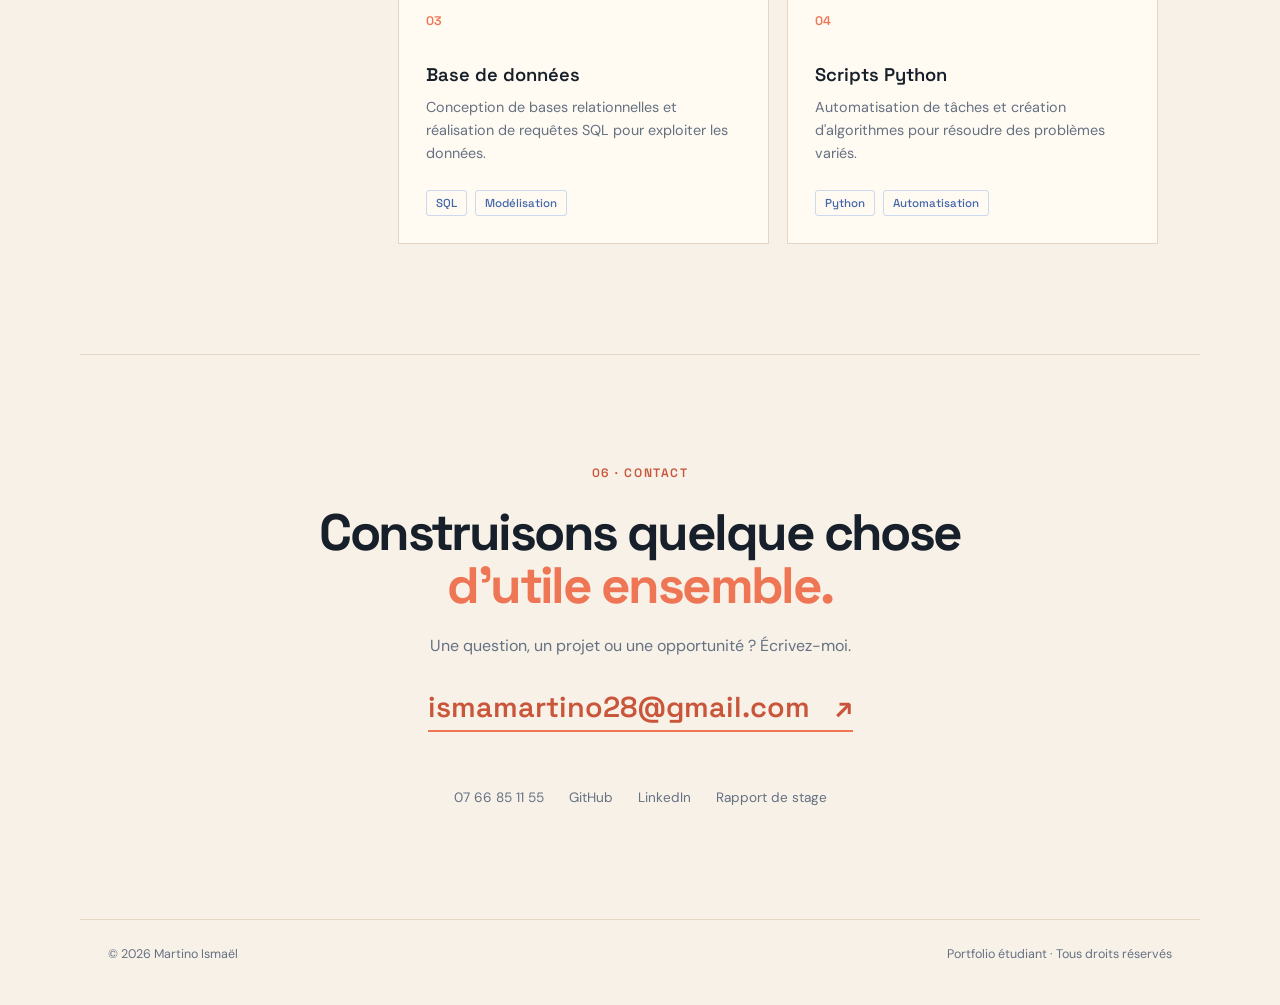
==== commit d685badf: "modification du portfolio ajout des certifications cnil" ====
--- a/index.html
+++ b/index.html
@@ -1,246 +1,71 @@
 <!DOCTYPE html>
 <html lang="fr">
-
 <head>
     <meta charset="UTF-8">
     <meta name="viewport" content="width=device-width, initial-scale=1.0">
-    <title>Martino Ismaël</title>
-    <meta name="description"
-        content="Portfolio de Martino Ismaël, étudiant en BTS SIO, à la recherche d'un stage en développement / cybersécurité.">
-    <meta name="theme-color" content="#0B1117">
-
-    <meta property="og:title" content="Martino Ismaël — Portfolio">
-    <meta property="og:description"
-        content="Étudiant en BTS SIO — développement & cybersécurité. À la recherche d'un stage.">
-    <meta property="og:type" content="website">
-
+    <title>Martino Ismaël | Portfolio</title>
+    <meta name="description" content="Portfolio de Martino Ismaël, étudiant en BTS SIO option SLAM, passionné par le développement et la cybersécurité.">
+    <meta name="theme-color" content="#f5f7fb">
     <link rel="preconnect" href="https://fonts.googleapis.com">
     <link rel="preconnect" href="https://fonts.gstatic.com" crossorigin>
-    <link
-        href="https://fonts.googleapis.com/css2?family=IBM+Plex+Mono:wght@400;500;600&family=Inter:wght@400;500;600;700&display=swap"
-        rel="stylesheet">
-
-    <link rel="icon"
-        href="data:image/svg+xml,%3Csvg xmlns='http://www.w3.org/2000/svg' viewBox='0 0 100 100'%3E%3Crect width='100' height='100' rx='20' fill='%230B1117'/%3E%3Ctext x='50' y='66' font-family='monospace' font-size='46' fill='%23E8A23D' text-anchor='middle'%3E%3E_%3C/text%3E%3C/svg%3E">
-
+    <link href="https://fonts.googleapis.com/css2?family=DM+Sans:wght@400;500;600;700&family=Space+Grotesk:wght@500;600;700&display=swap" rel="stylesheet">
+    <link rel="icon" href="data:image/svg+xml,%3Csvg xmlns='http://www.w3.org/2000/svg' viewBox='0 0 100 100'%3E%3Crect width='100' height='100' rx='20' fill='%23f7f1e8'/%3E%3Ctext x='50' y='68' font-family='sans-serif' font-weight='700' font-size='50' fill='%23ee7654' text-anchor='middle'%3EMI%3C/text%3E%3C/svg%3E">
     <link rel="stylesheet" href="style.css">
 </head>
-
 <body>
-
     <a class="skip-link" href="#main">Aller au contenu</a>
-
-    <nav id="navbar">
-        <div class="nav-inner">
-            <a href="#home" class="brand">MI<span>.</span></a>
-
-            <button class="nav-toggle" id="navToggle" aria-expanded="false" aria-controls="navMenu"
-                aria-label="Ouvrir le menu">
-                <span></span><span></span><span></span>
-            </button>
-
+    <header class="site-header">
+        <nav class="nav-inner" aria-label="Navigation principale">
+            <a class="brand" href="#accueil">MI<span>.</span></a>
+            <button class="nav-toggle" id="navToggle" aria-expanded="false" aria-controls="navMenu" aria-label="Ouvrir le menu"><span></span><span></span><span></span></button>
             <ul id="navMenu">
-                <li><a href="#home">Accueil</a></li>
-                <li><a href="#about">À propos</a></li>
-                <li><a href="#projets">Projets</a></li>
-                <li><a href="#cv">CV</a></li>
-                <li><a href="Stage_SIO1/StageSio1.html">Stages</a></li>
-                <li><a href="#contact">Contact</a></li>
-                <li class="nav-cta-mobile"><a class="nav-cta" href="cv/cv.html" target="_blank" rel="noopener">Voir mon
-                        CV</a></li>
+                <li><a href="#profil">Profil</a></li><li><a href="#parcours">Parcours</a></li><li><a href="#stage">Stage</a></li><li><a href="#competences">Compétences</a></li><li><a href="#projets">Projets</a></li><li><a href="#contact">Contact</a></li>
             </ul>
-            <a class="nav-cta nav-cta-desktop" href="cv/cv.html" target="_blank" rel="noopener">Voir mon CV</a>
-        </div>
-    </nav>
-
+            <a class="nav-cta" href="cv/cv.html">Mon CV <span aria-hidden="true">↗</span></a>
+        </nav>
+    </header>
     <main id="main">
-
-        <section id="home" class="hero">
-            <canvas id="netCanvas" aria-hidden="true"></canvas>
-
-            <div class="hero-content">
-                <p class="terminal-line" aria-hidden="true"></p>
-                <span class="prompt">visiteur@portfolio</span>:<span class="path">~</span>$ <span
-                    id="typedText"></span><span class="cursor">▌</span>
-                </p>
-                <h1>Martino Ismaël</h1>
-                <p class="subtitle">Étudiant en Cybersécurité &amp; Développement IT</p>
-                <div class="hero-actions">
-                    <a href="#projets" class="cta-button">Voir mes projets</a>
-                    <a href="#contact" class="ghost-button">Me contacter</a>
+        <section id="accueil" class="hero section-wrap">
+            <div class="hero-top">
+                <div class="hero-copy"><p class="eyebrow">PORTFOLIO · MARTINO ISMAËL</p><h1>Étudiant en BTS SIO<br><em>option SLAM</em></h1><p class="hero-text">Je développe des solutions utiles et fiables, entre programmation, réseaux et cybersécurité.</p><div class="hero-actions"><a class="button button-primary" href="#projets">Découvrir mes projets <span aria-hidden="true">→</span></a><a class="button button-secondary" href="mailto:ismamartino28@gmail.com">Me contacter</a></div></div>
+                <div class="hero-aside"><div class="hero-mark">MI</div><p><span class="status-dot" aria-hidden="true"></span> Ouvert aux opportunités</p><span>Développement · Support · Sécurité</span></div>
+            </div>
+            <div class="hero-stats">
+                <div><strong>4</strong><span>Projets réalisés</span></div>
+                <div><strong>6</strong><span>Certifications CNIL</span></div>
+                <div><strong>15+</strong><span>Technologies pratiquées</span></div>
+                <div><strong>6 sem.</strong><span>Stage terrain effectué</span></div>
+            </div>
+        </section>
+        <section id="profil" class="section-wrap section-grid"><div class="section-heading"><span>01</span><h2>Profil</h2></div><div class="section-content"><p class="lead">Je suis étudiant en première année de BTS Services Informatiques aux Organisations, option Solutions Logicielles et Applications Métiers.</p><p class="muted-text">Passionné par le développement informatique, j'aime construire des projets concrets et comprendre les systèmes qui les font fonctionner. Mon stage au Centre Pénitentiaire de Borgo m'a permis de pratiquer le support, l'administration du parc et la sécurité dans un environnement exigeant.</p><div class="facts"><div><strong>2025–2027</strong><span>BTS SIO · SLAM</span></div><div><strong>Rochefort</strong><span>Charente-Maritime</span></div><div><strong>18 ans</strong><span>Étudiant</span></div></div></div></section>
+        <section id="parcours" class="section-wrap section-grid tinted-section"><div class="section-heading"><span>02</span><h2>Parcours</h2></div><div class="section-content">
+            <div class="parcours-group">
+                <p class="parcours-group-title">Parcours scolaire</p>
+                <div class="timeline">
+                    <article class="timeline-item"><span class="timeline-date">2025 — aujourd'hui</span><h3>BTS SIO — option SLAM</h3><p>Lycée Merleau-Ponty, Rochefort</p><small>Solutions logicielles et applications métiers</small></article>
+                    <article class="timeline-item"><span class="timeline-date">2024 — 2025</span><h3>BUT Informatique</h3><p>IUT de La Rochelle</p><small>Première année validée</small></article>
+                    <article class="timeline-item"><span class="timeline-date">2022 — 2024</span><h3>Baccalauréat STMG</h3><p>Lycée Antoine Roussin, La Réunion</p><small>Spécialité systèmes d'information · Mention Bien</small></article>
                 </div>
             </div>
-        </section>
-
-        <section id="about">
-            <p class="eyebrow">$ whoami</p>
-            <h2>À propos</h2>
-            <div class="about-grid">
-                <div class="about-card">
-                    <p>Passionné par le développement et la construction d'outils fiables, je conçois des projets mêlant
-                        analyse réseau, automatisation et interfaces web modernes.</p>
-                    <ul class="about-list">
-                        <li><span class="dot-marker" aria-hidden="true"></span> Objectif : stage en développement /
-                            DevSecOps</li>
-                        <li><span class="dot-marker" aria-hidden="true"></span> Compétences : Python, JavaScript, HTML,
-                            CSS, Linux, réseaux</li>
-                    </ul>
+            <div class="parcours-group">
+                <p class="parcours-group-title">Parcours professionnel</p>
+                <div class="timeline">
+                    <article class="timeline-item"><span class="timeline-date">Mai — juin 2026</span><h3>Stage en informatique</h3><p>Centre Pénitentiaire de Borgo</p><small>Support, infrastructure et cybersécurité</small></article>
                 </div>
             </div>
-        </section>
-
-        <section id="projets">
-            <p class="eyebrow">$ ls ./projets</p>
-            <h2>Projets réalisés</h2>
-            <div class="projects-grid">
-
-                <article class="project-card">
-                    <h3>Jeu vidéo rétro</h3>
-                    <p>Développement d'un jeu vidéo style rétro en équipe : gestion des sprites, des collisions, du
-                        gameplay et de l'interface utilisateur.</p>
-                    <div class="project-tags">
-                        <span class="tag">C++</span>
-                        <span class="tag">QT Creator</span>
-                        <span class="tag">Travail en équipe</span>
-                    </div>
-                    <div class="project-context">Projet BUT Informatique — 1ère année</div>
-                </article>
-
-                <article class="project-card">
-                    <h3>Portfolio personnel</h3>
-                    <p>Création de ce site web responsive pour présenter mon parcours, mes compétences et ma recherche
-                        de stage.</p>
-                    <div class="project-tags">
-                        <span class="tag">HTML5</span>
-                        <span class="tag">CSS3</span>
-                        <span class="tag">JavaScript</span>
-                    </div>
-                    <div class="project-context">Projet personnel</div>
-                </article>
-
-                <article class="project-card">
-                    <h3>Base de données</h3>
-                    <p>Conception et manipulation de bases de données relationnelles avec création de requêtes SQL.</p>
-                    <div class="project-tags">
-                        <span class="tag">SQL</span>
-                    </div>
-                    <div class="project-context">Cours BUT Informatique</div>
-                </article>
-
-                <article class="project-card">
-                    <h3>Scripts Python</h3>
-                    <p>Développement de scripts d'automatisation et d'algorithmes pour résoudre des problèmes variés.
-                    </p>
-                    <div class="project-tags">
-                        <span class="tag">Python</span>
-                        <span class="tag">Algorithmes</span>
-                        <span class="tag">Automatisation</span>
-                    </div>
-                    <div class="project-context">Cours BTS SIO</div>
-                </article>
-
-            </div>
-        </section>
-
-        <section id="cv">
-            <p class="eyebrow">$ cat parcours.log</p>
-            <h2>Mon parcours</h2>
-            <div class="cv-container">
-
-                <div class="cv-section">
-                    <h3>Formation</h3>
-
-                    <div class="cv-item">
-                        <div class="cv-item-header">
-                            <span class="cv-item-title">BTS SIO — Informatique pour les Organisations</span>
-                            <span class="cv-item-date">2025 – 2027</span>
-                        </div>
-                        <div class="cv-item-desc">Lycée Merleau-Ponty, Rochefort, France</div>
-                    </div>
-
-                    <div class="cv-item">
-                        <div class="cv-item-header">
-                            <span class="cv-item-title">BUT Informatique</span>
-                            <span class="cv-item-date">2024 – 2025</span>
-                        </div>
-                        <div class="cv-item-desc">IUT La Rochelle — 1ère année validée</div>
-                    </div>
-
-                    <div class="cv-item">
-                        <div class="cv-item-header">
-                            <span class="cv-item-title">Bac STMG — Spécialité Systèmes d'Information</span>
-                            <span class="cv-item-date">2022 – 2024</span>
-                        </div>
-                        <div class="cv-item-desc">Mention Bien — Lycée Antoine Roussin, La Réunion</div>
-                    </div>
-                </div>
-
-                <div class="cv-section">
-                    <h3>Expérience professionnelle</h3>
-
-                    <div class="cv-item">
-                        <div class="cv-item-header">
-                            <span class="cv-item-title">Employé polyvalent — LIDL</span>
-                            <span class="cv-item-date">2025 – Présent</span>
-                        </div>
-                        <div class="cv-item-desc">Service client, caisse, gestion des stocks, travail d'équipe</div>
-                    </div>
-
-                    <div class="cv-item">
-                        <div class="cv-item-header">
-                            <span class="cv-item-title">Ouvrier du bâtiment</span>
-                            <span class="cv-item-date">Avr 2022 – Juin 2022</span>
-                        </div>
-                        <div class="cv-item-desc">Rénovation d'appartements, construction de murs, pose de carrelage
-                        </div>
-                    </div>
-
-                    <div class="cv-item">
-                        <div class="cv-item-header">
-                            <span class="cv-item-title">Technicien de nettoyage</span>
-                            <span class="cv-item-date">Sep 2021 – Fév 2022</span>
-                        </div>
-                        <div class="cv-item-desc">Hygiène et propreté des installations</div>
-                    </div>
-                </div>
-
-            </div>
-        </section>
-
-        <section id="contact">
-            <p class="eyebrow">$ ./contact.sh</p>
-            <h2>Me contacter</h2>
-            <div class="contact-container">
-                <p class="contact-intro">Intéressé par mon profil ? N'hésitez pas à me contacter !</p>
-
-                <div class="availability">
-                    <span class="dot" aria-hidden="true"></span> Disponible pour un stage (dès maintenant)
-                </div>
-
-                <div class="contact-links">
-                    <a href="mailto:ismamartino28@gmail.com" class="contact-link">
-                        <span aria-hidden="true">✉️</span> Email
-                    </a>
-                    <a href="tel:+33766851155" class="contact-link">
-                        <span aria-hidden="true">📞</span> Téléphone
-                    </a>
-                    <a href="https://www.linkedin.com/in/isma%C3%ABl-m-24296b288/" target="_blank" rel="noopener"
-                        class="contact-link">
-                        <span aria-hidden="true">💼</span> LinkedIn
-                    </a>
-                    <a href="https://github.com/Martino-Ismael" target="_blank" rel="noopener" class="contact-link">
-                        <span aria-hidden="true">💻</span> GitHub
-                    </a>
-                </div>
-            </div>
-        </section>
-
-        <footer>
-            <p>&copy; <span id="footerYear"></span> Martino Ismaël - Tous droits réservés</p>
-        </footer>
-
-        <button class="scroll-top" id="scrollTop" aria-label="Retour en haut de la page">↑</button>
-        <script src="script.js"></script>
+        </div></section>
+        <section id="stage" class="section-wrap section-grid tinted-section"><div class="section-heading"><span>03</span><h2>Stage</h2></div><div class="stage-content section-content"><p class="lead">Une immersion de six semaines au Centre Pénitentiaire de Borgo.</p><p class="muted-text">Au sein du service informatique, j'ai participé au support utilisateur, à la gestion du parc, à la maintenance de systèmes critiques et à des actions de cybersécurité.</p><div class="stage-highlights"><div><strong>Support &amp; incidents</strong><span>Vidéosurveillance, radio, onduleur et postes critiques</span></div><div><strong>Gestion du parc</strong><span>Inventaires mobiles, imprimantes et renouvellement matériel</span></div><div><strong>Cybersécurité</strong><span>Station blanche PowerShell et suivi des mises à jour</span></div></div><a class="text-link" href="Stage_SIO1/StageSio1.html">Lire le rapport de stage <span aria-hidden="true">↗</span></a></div></section>
+        <section id="competences" class="section-wrap section-grid"><div class="section-heading"><span>04</span><h2>Compétences</h2></div><div class="skills-groups section-content">
+            <div class="skill-group"><h3>Développement</h3><div class="skill-pills"><span>Python</span><span>C++</span><span>JavaScript</span><span>HTML5</span><span>CSS3</span><span>SQL</span></div></div>
+            <div class="skill-group"><h3>Outils &amp; environnements</h3><div class="skill-pills"><span>Git</span><span>GitHub</span><span>VS Code</span><span>Linux</span><span>Microsoft Office</span></div></div>
+            <div class="skill-group"><h3>Réseaux &amp; sécurité</h3><div class="skill-pills"><span>Administration réseau</span><span>PowerShell</span><span>Diagnostic matériel</span><span>Bonnes pratiques cybersécurité</span></div></div>
+        </div></section>
+        <section id="certifications" class="section-wrap section-grid tinted-section"><div class="section-heading"><span>05</span><h2>Certifications</h2></div><div class="certifications-grid section-content"><article class="certification"><span class="cert-badge cnil">01</span><div><h3>Les notions clés du RGPD</h3><p>Comprendre les principes fondamentaux de la protection des données.</p><small>Module CNIL</small></div></article><article class="certification"><span class="cert-badge cnil">02</span><div><h3>Les principes de la protection des données</h3><p>Identifier les règles qui encadrent la collecte et l'utilisation des données.</p><small>Module CNIL</small></div></article><article class="certification"><span class="cert-badge cnil">03</span><div><h3>Les droits des personnes</h3><p>Connaître les droits et les moyens d'action des personnes concernées.</p><small>Module CNIL</small></div></article><article class="certification"><span class="cert-badge cnil">04</span><div><h3>Les responsabilités des acteurs</h3><p>Comprendre les obligations du responsable de traitement et des sous-traitants.</p><small>Module CNIL</small></div></article><article class="certification"><span class="cert-badge cnil">05</span><div><h3>Le délégué à la protection des données</h3><p>Découvrir le rôle et les missions du DPO dans une organisation.</p><small>Module CNIL</small></div></article><article class="certification"><span class="cert-badge cnil">06</span><div><h3>La sécurité des données</h3><p>Appliquer les bonnes pratiques pour protéger les données personnelles.</p><small>Module CNIL</small></div></article></div></section>
+        <section id="projets" class="section-wrap section-grid"><div class="section-heading"><span>06</span><h2>Projets</h2></div><div class="project-grid section-content"><article class="project"><div class="project-number">01</div><h3>Jeu vidéo rétro</h3><p>Jeu développé en équipe avec gestion des sprites, collisions, gameplay et interface utilisateur.</p><div class="tags"><span>C++</span><span>Qt Creator</span></div></article><article class="project"><div class="project-number">02</div><h3>Portfolio personnel</h3><p>Site responsive présentant mon parcours, mes compétences et mon expérience de stage.</p><div class="tags"><span>HTML5</span><span>CSS3</span><span>JavaScript</span></div></article><article class="project"><div class="project-number">03</div><h3>Base de données</h3><p>Conception de bases relationnelles et réalisation de requêtes SQL pour exploiter les données.</p><div class="tags"><span>SQL</span><span>Modélisation</span></div></article><article class="project"><div class="project-number">04</div><h3>Scripts Python</h3><p>Automatisation de tâches et création d'algorithmes pour résoudre des problèmes variés.</p><div class="tags"><span>Python</span><span>Automatisation</span></div></article></div></section>
+        <section id="contact" class="contact-section section-wrap"><p class="eyebrow">06 · CONTACT</p><h2>Construisons quelque chose<br><em>d'utile ensemble.</em></h2><p>Une question, un projet ou une opportunité ? Écrivez-moi.</p><a class="contact-email" href="mailto:ismamartino28@gmail.com">ismamartino28@gmail.com <span aria-hidden="true">↗</span></a><div class="contact-links"><a href="tel:+33766851155">07 66 85 11 55</a><a href="https://github.com/Martino-Ismael" target="_blank" rel="noopener">GitHub</a><a href="https://www.linkedin.com/in/isma%C3%ABl-m-24296b288/" target="_blank" rel="noopener">LinkedIn</a><a href="Stage_SIO1/StageSio1.html">Rapport de stage</a></div></section>
+    </main>
+    <footer><p>© <span id="footerYear"></span> Martino Ismaël</p><p>Portfolio étudiant · Tous droits réservés</p></footer>
+    <button class="scroll-top" id="scrollTop" aria-label="Retour en haut de la page">↑</button>
+    <script src="script.js"></script>
 </body>
-
 </html>
--- a/style.css
+++ b/style.css
@@ -1,549 +1,177 @@
- * {
-     margin: 0;
-     padding: 0;
-     box-sizing: border-box;
- }
+:root{
+  --bg:#f7f1e8;
+  --paper:#fffaf2;
+  --ink:#17202a;
+  --muted:#657181;
+  --line:#e4d6c5;
+  --accent:#ee7654;
+  --accent-dark:#c9563a;
+  --blue:#4267a9;
+  --sans:'DM Sans',sans-serif;
+  --display:'Space Grotesk',sans-serif;
+  --max:1120px;
+}
+*{box-sizing:border-box}
+html{scroll-behavior:smooth}
+body{margin:0;background:var(--bg);color:var(--ink);font-family:var(--sans);line-height:1.6}
+a{color:inherit}
+section{scroll-margin-top:90px}
 
- :root {
-     --primary: #1a1a2e;
-     --secondary: #16213e;
-     --accent: #0f4c75;
-     --highlight: #3282b8;
-     --light: #bbe1fa;
-     --dark: #0f0f1a;
-     --text-muted: #8892a0;
- }
+.skip-link{position:absolute;left:-999px;top:0;background:var(--ink);color:#fff;padding:10px 16px;z-index:10}
+.skip-link:focus{left:0}
+:focus-visible{outline:3px solid var(--accent);outline-offset:4px}
 
- html {
-     background: #1a1a2e;
- }
+/* ===== Header / nav ===== */
+.site-header{position:sticky;top:0;z-index:5;background:rgba(247,241,232,.92);backdrop-filter:blur(14px);border-bottom:1px solid var(--line)}
+.nav-inner{max-width:var(--max);height:76px;margin:auto;padding:0 28px;display:flex;align-items:center;gap:30px}
+.brand{font:700 1.35rem var(--display);text-decoration:none;margin-right:auto;color:var(--ink)}
+.brand span{color:var(--accent)}
+#navMenu{display:flex;align-items:center;gap:26px;list-style:none;margin:0;padding:0}
+#navMenu a{font-size:.9rem;text-decoration:none;color:var(--muted);transition:color .2s}
+#navMenu a:hover{color:var(--ink)}
+.nav-cta{background:var(--ink);color:#fff;text-decoration:none;padding:10px 16px;border-radius:4px;font-weight:600;font-size:.88rem}
+.nav-cta:hover{background:var(--accent)}
+.nav-toggle{display:none;background:none;border:0;padding:6px;cursor:pointer}
+.nav-toggle span{display:block;width:24px;height:2px;margin:5px;background:var(--ink)}
 
- body {
-     font-family: 'Segoe UI', Tahoma, Geneva, Verdana, sans-serif;
-     background: linear-gradient(180deg, #0f0f1a 0%, #1a1a2e 100%);
-     color: #e8e8e8;
-     overflow-x: hidden;
- }
+/* ===== Layout helpers ===== */
+.section-wrap{max-width:var(--max);margin:auto;padding:110px 28px}
+.section-grid{display:grid;grid-template-columns:220px 1fr;gap:70px}
+.section-heading span{display:block;color:var(--accent);font:600 .8rem var(--display);margin-bottom:10px}
+.section-heading h2,.contact-section h2{font:700 clamp(2rem,4vw,3.4rem)/1.05 var(--display);letter-spacing:-.05em;margin:0}
+.section-content{max-width:760px}
+.tinted-section{background:#efe5d8;max-width:none;padding-left:max(28px,calc((100% - var(--max))/2 + 28px));padding-right:max(28px,calc((100% - var(--max))/2 + 28px))}
+.tinted-section .section-content{max-width:var(--max)}
 
- /* Navigation */
- nav {
-     position: fixed;
-     top: 0;
-     width: 100%;
-     background: rgba(15, 15, 26, 0.95);
-     backdrop-filter: blur(12px);
-     padding: 14px 0;
-     z-index: 1000;
-     transition: all 0.3s ease;
-     box-shadow: 0 2px 20px rgba(0, 0, 0, 0.3);
- }
+/* ===== Hero ===== */
+.hero{min-height:calc(100svh - 76px);display:flex;flex-direction:column;justify-content:center;gap:56px;background:radial-gradient(circle at 90% 20%,#efe5d8 0,transparent 32%),linear-gradient(135deg,#f7f1e8 60%,#efe5d8)}
+.hero-top{display:flex;align-items:center;justify-content:space-between;gap:60px}
+.hero-copy{max-width:730px}
+.eyebrow{color:var(--accent-dark);font:600 .76rem var(--display);letter-spacing:.13em;margin:0 0 20px}
+.hero h1{font:700 clamp(3rem,7vw,6.4rem)/1.02 var(--display);letter-spacing:-.06em;margin:0 0 26px}
+.hero h1 em,.contact-section em{font-style:normal;color:var(--accent)}
+.hero-text{font-size:1.25rem;color:var(--muted);max-width:560px;margin:0 0 34px}
+.hero-actions{display:flex;flex-wrap:wrap;gap:12px}
+.button{display:inline-flex;gap:18px;align-items:center;text-decoration:none;padding:13px 18px;border-radius:4px;font-weight:600;font-size:.9rem}
+.button-primary{background:var(--accent);color:#fff}
+.button-primary:hover{background:var(--accent-dark)}
+.button-secondary{border:1px solid var(--line);background:var(--paper)}
+.button-secondary:hover{border-color:var(--accent);color:var(--accent-dark)}
+.hero-aside{min-width:245px;padding:32px;border-left:1px solid var(--line);color:var(--muted)}
+.hero-mark{font:700 5rem var(--display);letter-spacing:-.1em;color:var(--blue);margin-bottom:32px}
+.hero-aside p{font-weight:600;color:var(--ink);margin:0 0 8px}
+.hero-aside>span{font-size:.82rem}
+.status-dot{display:inline-block;width:9px;height:9px;border-radius:50%;background:#42aa73;margin-right:7px}
 
- .nav-inner {
-     max-width: 1200px;
-     margin: 0 auto;
-     padding: 0 40px;
-     display: flex;
-     align-items: center;
-     justify-content: space-between;
-     gap: 24px;
- }
+.hero-stats{display:grid;grid-template-columns:repeat(4,1fr);gap:0;border-top:1px solid var(--line)}
+.hero-stats div{padding:26px 28px 0;border-left:1px solid var(--line)}
+.hero-stats div:first-child{border-left:0;padding-left:0}
+.hero-stats strong{display:block;font:700 clamp(1.6rem,3vw,2.2rem) var(--display);color:var(--ink)}
+.hero-stats span{color:var(--muted);font-size:.85rem}
 
- .brand {
-     font-weight: 800;
-     letter-spacing: 1px;
-     color: #e8e8e8;
-     font-size: 1.2em;
- }
+/* ===== Profil ===== */
+.lead{font:500 1.6rem/1.35 var(--display);margin:0 0 22px}
+.muted-text{color:var(--muted);max-width:680px}
+.facts{display:flex;gap:40px;margin-top:40px;padding-top:25px;border-top:1px solid var(--line)}
+.facts div{display:grid;gap:3px}
+.facts strong{font:700 1.2rem var(--display)}
+.facts span,small{color:var(--muted);font-size:.82rem}
 
- .brand span {
-     color: var(--highlight);
- }
+/* ===== Parcours ===== */
+.parcours-group{margin-bottom:56px}
+.parcours-group:last-child{margin-bottom:0}
+.parcours-group-title{font:600 .78rem var(--display);letter-spacing:.08em;text-transform:uppercase;color:var(--accent-dark);margin:0 0 24px}
+.timeline{display:grid;grid-template-columns:1fr 1fr;gap:42px 50px}
+.timeline-item{border-top:2px solid var(--ink);padding-top:16px}
+.timeline-date{color:var(--accent-dark);font:600 .75rem var(--display)}
+.timeline h3{font:600 1.2rem var(--display);margin:9px 0 3px}
+.timeline p{margin:0 0 4px;color:var(--muted)}
 
- nav.scrolled {
-     padding: 10px 0;
-     box-shadow: 0 2px 20px rgba(0, 0, 0, 0.5);
- }
+/* ===== Stage highlights (résumé sur l'accueil) ===== */
+.stage-highlights{display:flex;flex-direction:column;gap:18px;margin:30px 0}
+.stage-highlights div{display:grid;grid-template-columns:180px 1fr;gap:20px;padding-top:16px;border-top:1px solid var(--line)}
+.stage-highlights strong{font:600 1rem var(--display)}
+.stage-highlights span{color:var(--muted);font-size:.92rem}
+.text-link{display:inline-flex;gap:10px;align-items:center;color:var(--accent-dark);font-weight:600;text-decoration:none;border-bottom:2px solid var(--accent);padding-bottom:4px}
+.text-link:hover{color:var(--ink)}
 
- nav ul {
-     display: flex;
-     justify-content: center;
-     list-style: none;
-     gap: 30px;
- }
+/* ===== Compétences (pastilles) ===== */
+.skills-groups{display:flex;flex-direction:column;gap:36px}
+.skill-group h3{font:600 1.05rem var(--display);margin:0 0 14px}
+.skill-pills{display:flex;flex-wrap:wrap;gap:10px}
+.skill-pills span{display:inline-flex;align-items:center;background:var(--paper);border:1px solid var(--line);color:var(--ink);font-size:.85rem;font-weight:500;padding:8px 14px;border-radius:20px}
+.skill-pills span.pill-muted{color:var(--muted);border-style:dashed}
 
- nav a {
-     color: #e8e8e8;
-     text-decoration: none;
-     font-size: 1.1em;
-     transition: all 0.3s ease;
-     position: relative;
-     padding: 5px 10px;
- }
+/* ===== Certifications ===== */
+.certifications-grid{display:grid;grid-template-columns:repeat(2,minmax(0,1fr));gap:14px}
+.certification{max-width:none;width:100%;padding:20px;gap:18px;display:flex;align-items:center;background:var(--paper);border:1px solid var(--line)}
+.cert-badge{display:grid;place-items:center;width:70px;height:70px;background:var(--blue);color:#fff;font:700 .85rem var(--display);border-radius:50%;flex-shrink:0}
+.certification h3{font:600 1rem var(--display);margin:0 0 6px}
+.certification p{color:var(--muted);font-size:.84rem;margin:0}
+.certification small{display:block;margin-top:8px;color:var(--muted);font-size:.76rem}
 
- nav a.active {
-     color: var(--highlight);
- }
+/* ===== Projets ===== */
+.project-grid{display:grid;grid-template-columns:1fr 1fr;gap:18px}
+.project{min-height:245px;display:flex;flex-direction:column;background:var(--paper);border:1px solid var(--line);padding:27px}
+.project-number{color:var(--accent);font:600 .78rem var(--display);margin-bottom:34px}
+.project h3{font:600 1.15rem var(--display);margin:0 0 10px}
+.project p{color:var(--muted);font-size:.9rem;margin:0;max-width:450px}
+.tags{display:flex;gap:8px;flex-wrap:wrap;margin-top:auto;padding-top:25px}
+.tags span{font:500 .72rem var(--display);color:var(--blue);border:1px solid #cbd8ed;padding:5px 9px;border-radius:3px}
 
- nav a:before {
-     content: '';
-     position: absolute;
-     bottom: 0;
-     left: 0;
-     width: 0;
-     height: 2px;
-     background: var(--highlight);
-     transition: width 0.3s ease;
- }
+/* ===== Contact ===== */
+.contact-section{text-align:center;max-width:var(--max);border-top:1px solid var(--line)}
+.contact-section>.eyebrow{margin-bottom:25px}
+.contact-section h2{margin-bottom:20px}
+.contact-section>p:not(.eyebrow){color:var(--muted);margin:0 0 30px}
+.contact-email{display:inline-flex;gap:25px;color:var(--accent-dark);font:600 clamp(1.1rem,3vw,1.8rem) var(--display);text-decoration:none;border-bottom:2px solid var(--accent);padding-bottom:5px}
+.contact-links{display:flex;justify-content:center;flex-wrap:wrap;gap:25px;margin-top:55px}
+.contact-links a{font-size:.85rem;color:var(--muted);text-decoration:none}
+.contact-links a:hover{color:var(--accent-dark)}
 
- nav a:hover:before {
-     width: 100%;
- }
+footer{display:flex;justify-content:space-between;max-width:var(--max);margin:auto;padding:25px 28px 40px;border-top:1px solid var(--line);color:var(--muted);font-size:.78rem}
+footer p{margin:0}
 
- nav a:hover {
-     color: var(--highlight);
- }
+.scroll-top{position:fixed;right:20px;bottom:20px;width:42px;height:42px;border-radius:50%;border:1px solid var(--line);background:var(--paper);color:var(--ink);font-size:1.1rem;cursor:pointer;opacity:0;visibility:hidden;transform:translateY(8px);transition:opacity .2s ease,transform .2s ease;z-index:90}
+.scroll-top.visible{opacity:1;visibility:visible;transform:translateY(0)}
+.scroll-top:hover{border-color:var(--accent);color:var(--accent-dark)}
 
- .nav-cta {
-     padding: 10px 20px;
-     border-radius: 999px;
-     background: var(--accent);
-     color: white;
-     text-decoration: none;
-     font-weight: 600;
-     border: 1px solid var(--accent);
-     transition: all 0.3s ease;
-     white-space: nowrap;
- }
-
- .nav-cta:hover {
-     background: var(--highlight);
-     border-color: var(--highlight);
-     box-shadow: 0 10px 30px rgba(3, 40, 65, 0.3);
- }
-
- /* Hero Section */
- .hero {
-     height: 100vh;
-     display: flex;
-     align-items: center;
-     justify-content: center;
-     text-align: center;
-     position: relative;
-     overflow: hidden;
-     isolation: isolate;
- }
-
- .particles {
-     position: absolute;
-     width: 100%;
-     height: 100%;
- }
-
- .hero:after {
-     content: '';
-     position: absolute;
-     inset: 0;
-     background: radial-gradient(circle at 30% 30%, rgba(255, 255, 255, 0.15), transparent 35%),
-         radial-gradient(circle at 70% 60%, rgba(224, 224, 224, 0.15), transparent 35%);
-     z-index: 0;
- }
-
- .particle {
-     position: absolute;
-     background: rgba(255, 255, 255, 0.5);
-     border-radius: 50%;
-     animation: float 6s infinite ease-in-out;
- }
-
- @keyframes float {
-
-     0%,
-     100% {
-         transform: translateY(0) translateX(0);
-     }
-
-     50% {
-         transform: translateY(-20px) translateX(10px);
-     }
- }
-
- .hero-content {
-     position: relative;
-     z-index: 1;
-     animation: fadeInUp 1s ease;
- }
-
- @keyframes fadeInUp {
-     from {
-         opacity: 0;
-         transform: translateY(30px);
-     }
-
-     to {
-         opacity: 1;
-         transform: translateY(0);
-     }
- }
-
- .hero h1 {
-     font-size: 4em;
-     margin-bottom: 20px;
-     background: linear-gradient(45deg, var(--light), var(--highlight));
-     -webkit-background-clip: text;
-     -webkit-text-fill-color: transparent;
-     background-clip: text;
- }
-
- .hero p {
-     font-size: 1.5em;
-     margin-bottom: 30px;
-     color: var(--text-muted);
- }
-
- .cta-button {
-     display: inline-block;
-     padding: 15px 40px;
-     background: linear-gradient(45deg, var(--accent), var(--highlight));
-     color: #ffffff;
-     text-decoration: none;
-     border-radius: 30px;
-     font-size: 1.1em;
-     transition: all 0.3s ease;
-     box-shadow: 0 5px 20px rgba(50, 130, 184, 0.4);
-     font-weight: 600;
- }
-
- .cta-button:hover {
-     transform: translateY(-3px);
-     box-shadow: 0 8px 30px rgba(50, 130, 184, 0.6);
- }
-
- .hero-actions {
-     display: flex;
-     justify-content: center;
-     gap: 15px;
-     flex-wrap: wrap;
- }
-
- .ghost-button {
-     display: inline-block;
-     padding: 15px 36px;
-     border-radius: 30px;
-     border: 2px solid var(--highlight);
-     color: var(--light);
-     text-decoration: none;
-     transition: all 0.3s ease;
- }
-
- .ghost-button:hover {
-     border-color: var(--light);
-     background: rgba(187, 225, 250, 0.1);
-     transform: translateY(-3px);
- }
-
- /* Sections */
- section {
-     padding: 100px 50px;
-     max-width: 1200px;
-     margin: 0 auto;
- }
-
- h2 {
-     font-size: 3em;
-     margin-bottom: 50px;
-     text-align: center;
-     background: linear-gradient(45deg, var(--light), var(--highlight));
-     -webkit-background-clip: text;
-     -webkit-text-fill-color: transparent;
-     background-clip: text;
- }
-
- /* About */
- #about .about-grid {
-     display: grid;
-     grid-template-columns: repeat(auto-fit, minmax(280px, 1fr));
-     gap: 25px;
- }
-
- .about-card {
-     background: rgba(22, 33, 62, 0.6);
-     border-radius: 15px;
-     padding: 30px;
-     border: 1px solid rgba(50, 130, 184, 0.2);
-     color: #e8e8e8;
-     box-shadow: 0 4px 20px rgba(0, 0, 0, 0.2);
-     backdrop-filter: blur(10px);
- }
-
- .about-card h3 {
-     color: var(--highlight);
-     margin-bottom: 15px;
-     font-size: 1.4em;
- }
-
- .about-list {
-     list-style: none;
-     margin-top: 15px;
-     line-height: 1.7;
-     color: var(--text-muted);
- }
-
- .stats {
-     display: grid;
-     grid-template-columns: repeat(2, 1fr);
-     gap: 15px;
- }
-
- /* Projects Section */
- .projects-grid {
-    display: grid;
-    grid-template-columns: repeat(auto-fit, minmax(320px, 1fr));
-    gap: 30px;
-    margin-top: 40px;
+@media(max-width:800px){
+  .nav-inner{height:66px;padding:0 20px}
+  .nav-cta{display:none}
+  .nav-toggle{display:block}
+  #navMenu{position:absolute;top:66px;left:0;right:0;display:none;flex-direction:column;align-items:flex-start;gap:0;padding:15px 20px 22px;background:var(--paper);border-bottom:1px solid var(--line)}
+  #navMenu.open{display:flex}
+  #navMenu li{width:100%;padding:8px 0}
+  .hero{padding-top:90px;padding-bottom:80px}
+  .hero-top{display:block}
+  .hero-aside{margin-top:70px;min-width:0}
+  .hero-stats{grid-template-columns:1fr 1fr;row-gap:20px}
+  .hero-stats div{border-left:0;padding-left:0}
+  .hero-stats div:nth-child(2n){padding-left:20px;border-left:1px solid var(--line)}
+  .section-wrap,.tinted-section{padding:75px 20px}
+  .section-grid{display:block}
+  .section-heading{margin-bottom:38px}
+  .timeline,.project-grid{grid-template-columns:1fr}
+  .stage-highlights div{grid-template-columns:1fr}
+  .facts{gap:20px;flex-wrap:wrap}
+  .lead{font-size:1.35rem}
+  .certifications-grid{grid-template-columns:1fr}
+  footer{padding-left:20px;padding-right:20px;display:block}
+  footer p+p{margin-top:4px}
 }
 
-.project-card {
-    background: rgba(255, 255, 255, 0.05);
-    border-radius: 15px;
-    padding: 30px;
-    border: 1px solid rgba(255, 255, 255, 0.1);
-    transition: transform 0.3s ease, box-shadow 0.3s ease;
+@media(min-width:801px){
+  #competences.section-grid,
+  #certifications.section-grid{grid-template-columns:280px minmax(0,1fr);gap:100px}
+  #competences .section-heading,
+  #certifications .section-heading{min-width:260px}
+  #competences .section-heading h2,
+  #certifications .section-heading h2{white-space:nowrap}
 }
+#competences,#certifications{padding-top:145px;padding-bottom:145px}
 
-.project-card:hover {
-    transform: translateY(-5px);
-    box-shadow: 0 15px 40px rgba(0, 217, 255, 0.2);
-}
-
-.project-card .project-icon {
-    font-size: 2.5rem;
-    margin-bottom: 15px;
-}
-
-.project-card h3 {
-    font-size: 1.3rem;
-    margin-bottom: 10px;
-    color: #00d9ff;
-}
-
-.project-card p {
-    color: #cccccc;
-    margin-bottom: 15px;
-    font-size: 0.95rem;
-}
-
- .project-tags {
-     display: flex;
-     gap: 10px;
-     flex-wrap: wrap;
-     margin-bottom: 20px;
- }
-
- .tag {
-     background: rgba(50, 130, 184, 0.2);
-     padding: 5px 15px;
-     border-radius: 20px;
-     font-size: 0.9em;
-     color: var(--highlight);
- }
-
- .project-link {
-     display: inline-block;
-     color: var(--highlight);
-     text-decoration: none;
-     font-weight: bold;
-     transition: all 0.3s ease;
- }
-
- .project-link:hover {
-     color: var(--light);
-     transform: translateX(5px);
- }
-
- /* Skills Section */
- .skills-container {
-     display: grid;
-     grid-template-columns: repeat(auto-fit, minmax(250px, 1fr));
-     gap: 30px;
- }
-
- .skill-category {
-     background: rgba(22, 33, 62, 0.6);
-     border-radius: 15px;
-     padding: 30px;
-     border: 1px solid rgba(50, 130, 184, 0.2);
-     box-shadow: 0 4px 20px rgba(0, 0, 0, 0.2);
- }
-
- .skill-category h3 {
-     color: var(--highlight);
-     margin-bottom: 20px;
-     font-size: 1.3em;
- }
-
- .skill-item {
-     margin-bottom: 20px;
- }
-
- .skill-name {
-     display: flex;
-     justify-content: space-between;
-     margin-bottom: 8px;
-     color: var(--text-muted);
- }
-
- .skill-bar {
-     height: 8px;
-     background: rgba(15, 76, 117, 0.3);
-     border-radius: 10px;
-     overflow: hidden;
- }
-
- .skill-progress {
-     height: 100%;
-     background: linear-gradient(90deg, var(--accent), var(--highlight));
-     border-radius: 10px;
-     transition: width 1s ease;
-     width: 0;
- }
-
- /* CV Section */
- .cv-container {
-     background: rgba(22, 33, 62, 0.6);
-     border-radius: 15px;
-     padding: 50px;
-     border: 1px solid rgba(50, 130, 184, 0.2);
- }
-
- .cv-section {
-     margin-bottom: 40px;
- }
-
- .cv-section h3 {
-     color: var(--highlight);
-     font-size: 1.8em;
-     margin-bottom: 20px;
-     border-bottom: 2px solid rgba(50, 130, 184, 0.4);
-     padding-bottom: 10px;
- }
-
- .cv-item {
-     margin-bottom: 25px;
-     padding: 20px;
-     background: rgba(15, 76, 117, 0.2);
-     border-radius: 10px;
-     border-left: 3px solid var(--highlight);
- }
-
- .cv-item-header {
-     display: flex;
-     justify-content: space-between;
-     margin-bottom: 10px;
- }
-
- .cv-item-title {
-     font-weight: bold;
-     font-size: 1.1em;
-     color: #e8e8e8;
- }
-
- .cv-item-date {
-     color: var(--highlight);
- }
-
- .cv-item-desc {
-     color: var(--text-muted);
-     line-height: 1.6;
- }
-
- /* Contact Section */
- .contact-container {
-     text-align: center;
- }
-
- .availability {
-     display: inline-flex;
-     align-items: center;
-     gap: 10px;
-     padding: 10px 16px;
-     border-radius: 999px;
-     background: rgba(15, 76, 117, 0.3);
-     color: #e8e8e8;
-     border: 1px solid rgba(50, 130, 184, 0.3);
-     margin: 0 auto 25px;
- }
-
- .availability .dot {
-     width: 10px;
-     height: 10px;
-     background: #27ae60;
-     border-radius: 50%;
-     box-shadow: 0 0 10px rgba(39, 174, 96, 0.7);
- }
-
- .contact-links {
-     display: flex;
-     justify-content: center;
-     gap: 30px;
-     margin-top: 40px;
- }
-
- .contact-link {
-     display: flex;
-     align-items: center;
-     gap: 10px;
-     padding: 15px 30px;
-     background: rgba(22, 33, 62, 0.6);
-     border-radius: 10px;
-     color: #e8e8e8;
-     text-decoration: none;
-     transition: all 0.3s ease;
-     border: 1px solid rgba(50, 130, 184, 0.2);
- }
-
- .contact-link:hover {
-     background: rgba(50, 130, 184, 0.3);
-     transform: translateY(-3px);
-     border-color: var(--highlight);
- }
-
- /* Footer */
- footer {
-     text-align: center;
-     padding: 30px;
-     background: rgba(15, 15, 26, 0.8);
-     color: var(--text-muted);
- }
-
- /* Scroll to top button */
- .scroll-top {
-     position: fixed;
-     bottom: 30px;
-     right: 30px;
-     width: 50px;
-     height: 50px;
-     background: linear-gradient(45deg, var(--accent), var(--highlight));
-     border-radius: 50%;
-     display: flex;
-     align-items: center;
-     justify-content: center;
-     cursor: pointer;
-     opacity: 0;
-     transition: all 0.3s ease;
-     z-index: 1000;
-     color: #ffffff;
-     font-weight: bold;
- }
-
- .scroll-top.visible {
-     opacity: 1;
- }
-
- .scroll-top:hover {
-     transform: translateY(-5px);
- }
-
- .project-card,
- .info-card {
-     transition: transform 0.3s ease, box-shadow 0.3s ease;
- }+@media(prefers-reduced-motion:reduce){
+  html{scroll-behavior:auto}
+  *,*::before,*::after{transition:none!important}
+}
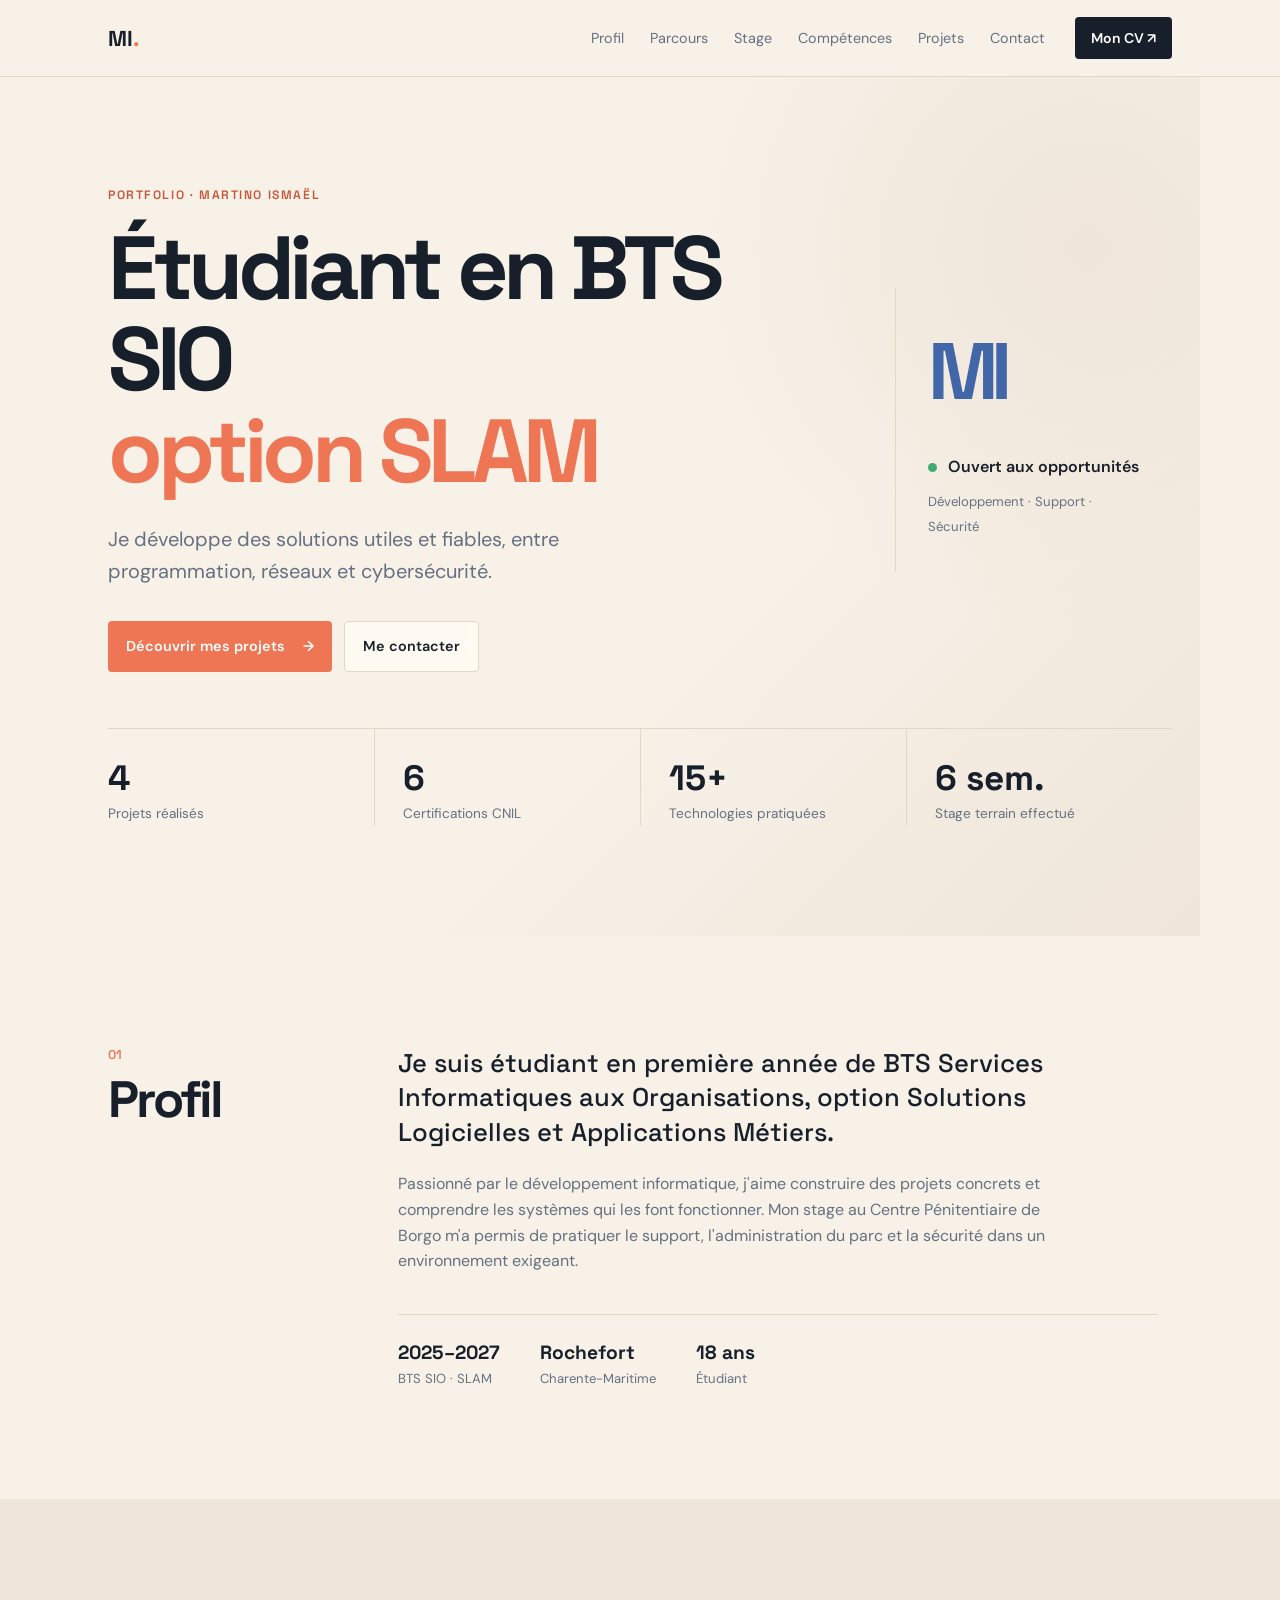
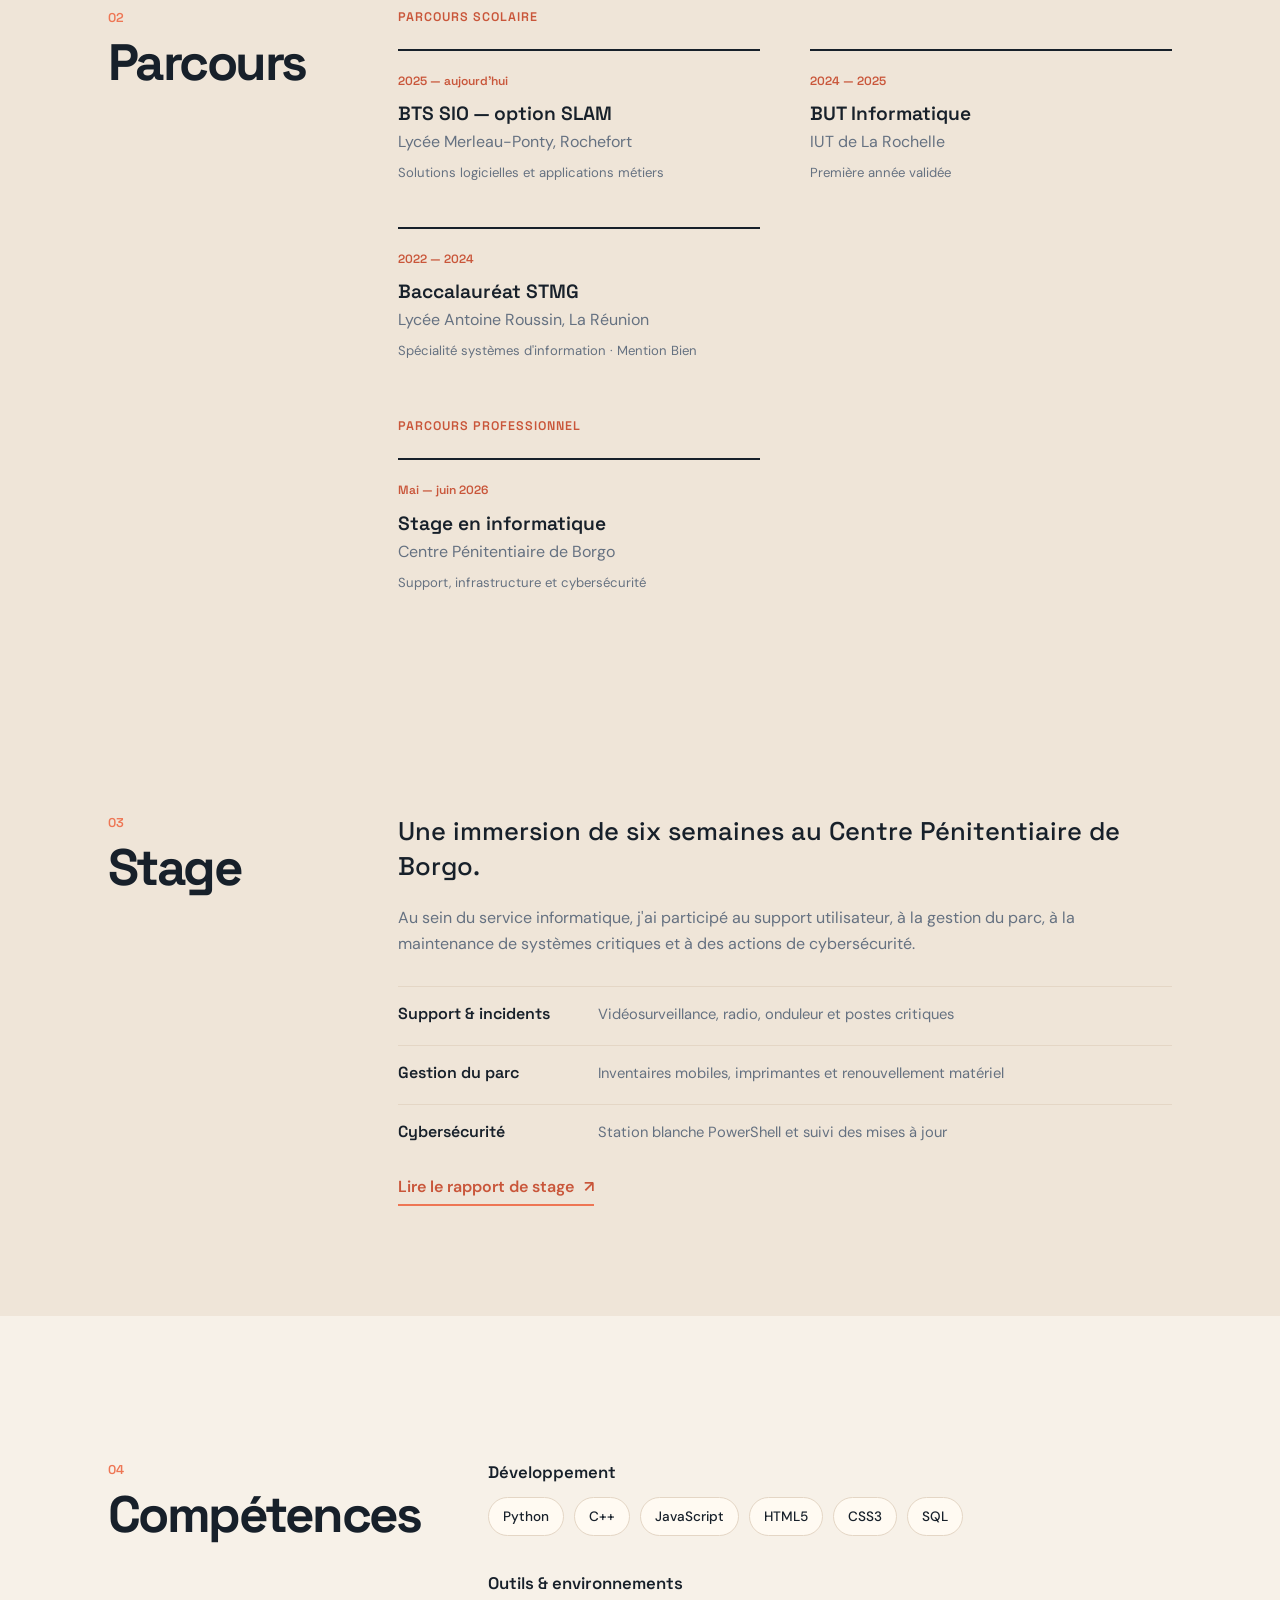
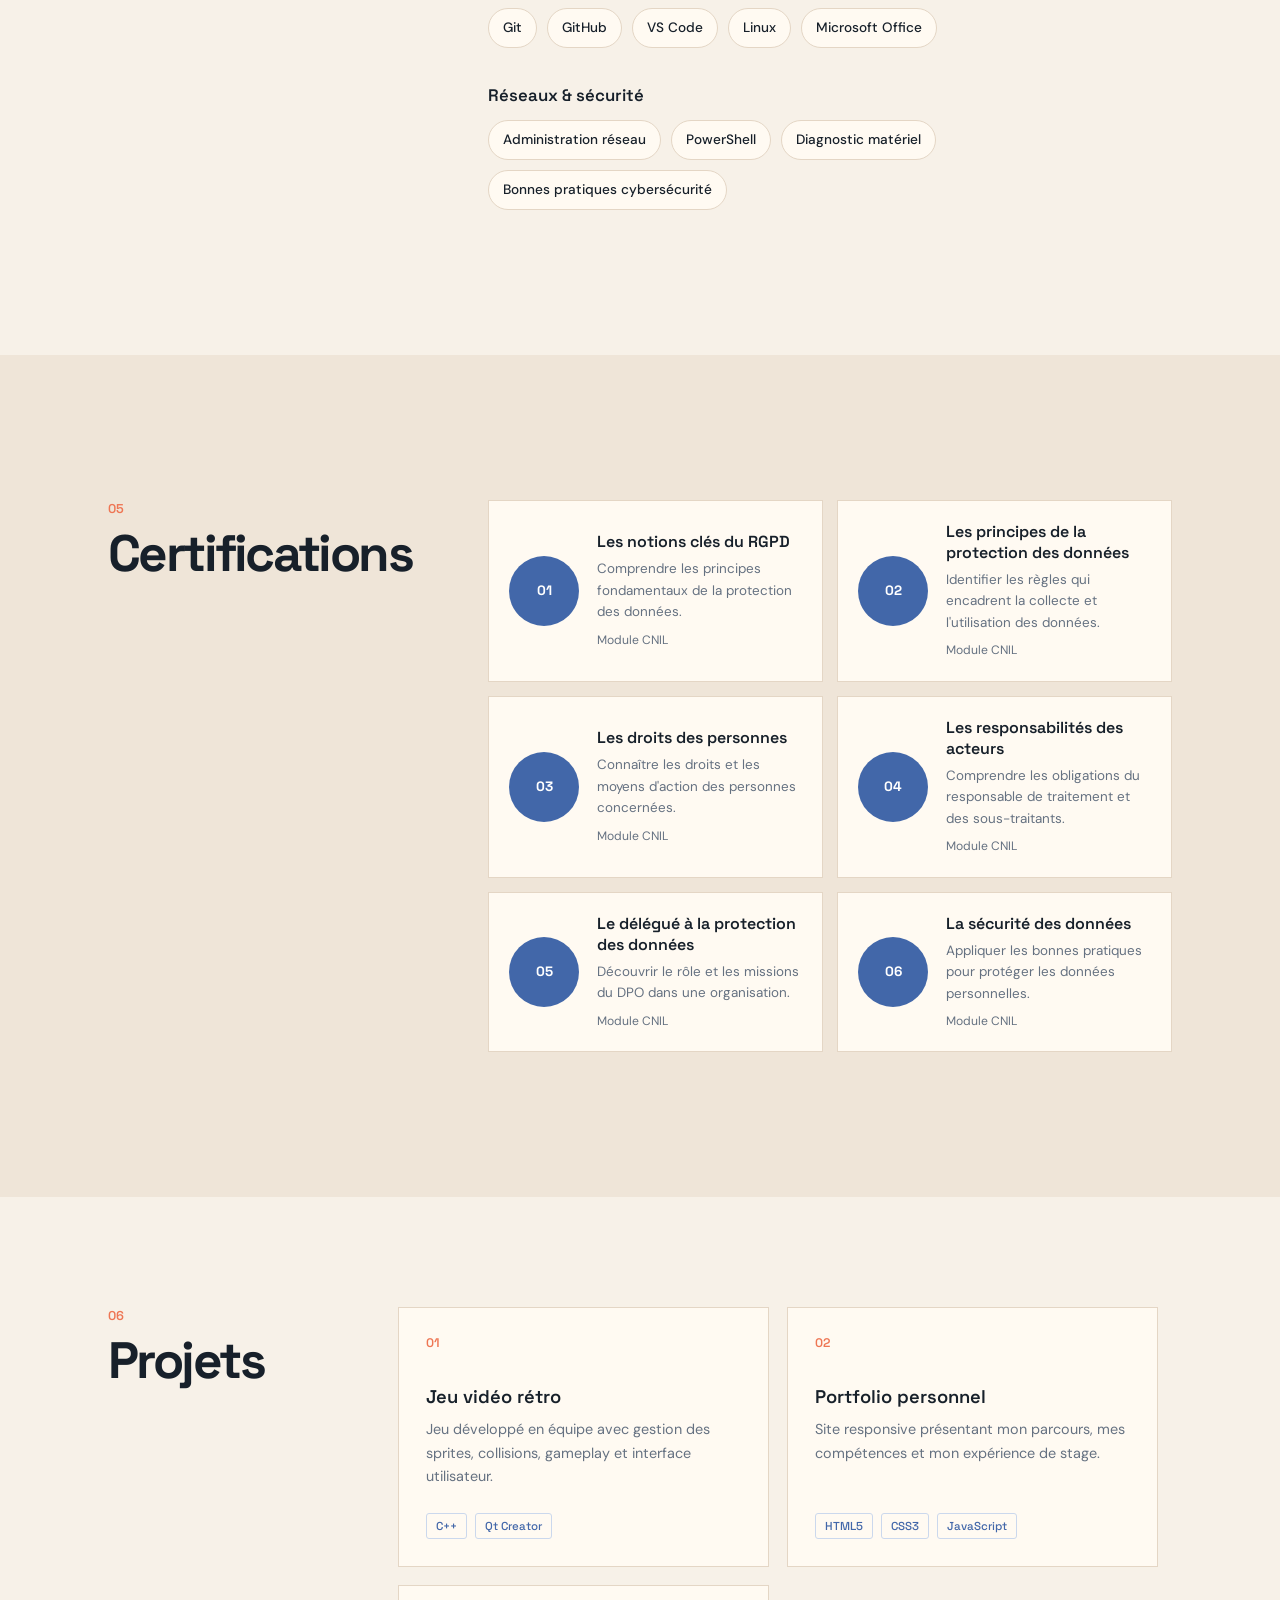
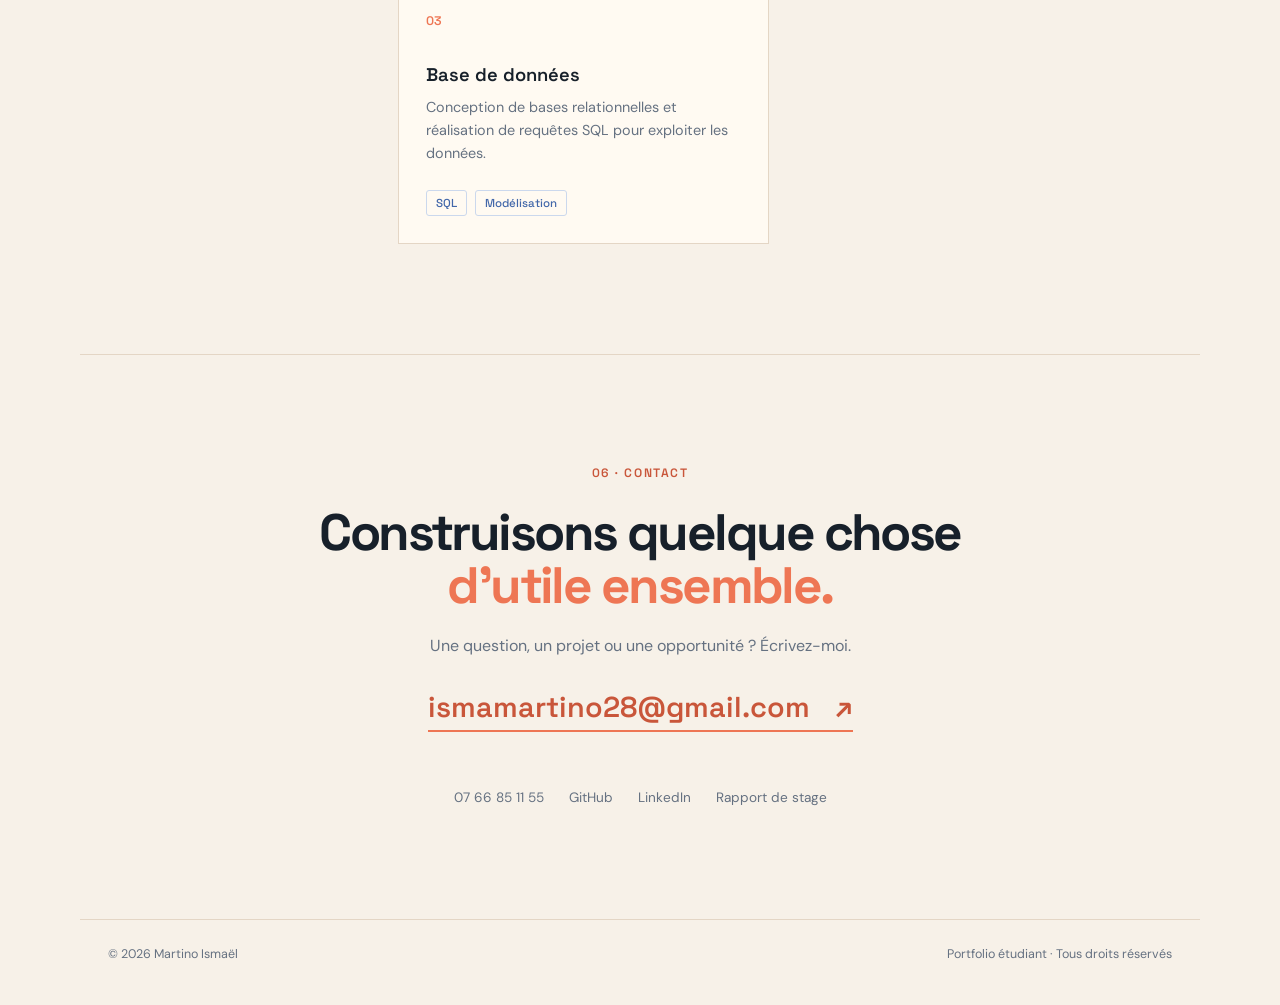
==== commit 47b36dce: "Suppression du projet python dans l'index" ====
--- a/index.html
+++ b/index.html
@@ -61,7 +61,7 @@
             <div class="skill-group"><h3>Réseaux &amp; sécurité</h3><div class="skill-pills"><span>Administration réseau</span><span>PowerShell</span><span>Diagnostic matériel</span><span>Bonnes pratiques cybersécurité</span></div></div>
         </div></section>
         <section id="certifications" class="section-wrap section-grid tinted-section"><div class="section-heading"><span>05</span><h2>Certifications</h2></div><div class="certifications-grid section-content"><article class="certification"><span class="cert-badge cnil">01</span><div><h3>Les notions clés du RGPD</h3><p>Comprendre les principes fondamentaux de la protection des données.</p><small>Module CNIL</small></div></article><article class="certification"><span class="cert-badge cnil">02</span><div><h3>Les principes de la protection des données</h3><p>Identifier les règles qui encadrent la collecte et l'utilisation des données.</p><small>Module CNIL</small></div></article><article class="certification"><span class="cert-badge cnil">03</span><div><h3>Les droits des personnes</h3><p>Connaître les droits et les moyens d'action des personnes concernées.</p><small>Module CNIL</small></div></article><article class="certification"><span class="cert-badge cnil">04</span><div><h3>Les responsabilités des acteurs</h3><p>Comprendre les obligations du responsable de traitement et des sous-traitants.</p><small>Module CNIL</small></div></article><article class="certification"><span class="cert-badge cnil">05</span><div><h3>Le délégué à la protection des données</h3><p>Découvrir le rôle et les missions du DPO dans une organisation.</p><small>Module CNIL</small></div></article><article class="certification"><span class="cert-badge cnil">06</span><div><h3>La sécurité des données</h3><p>Appliquer les bonnes pratiques pour protéger les données personnelles.</p><small>Module CNIL</small></div></article></div></section>
-        <section id="projets" class="section-wrap section-grid"><div class="section-heading"><span>06</span><h2>Projets</h2></div><div class="project-grid section-content"><article class="project"><div class="project-number">01</div><h3>Jeu vidéo rétro</h3><p>Jeu développé en équipe avec gestion des sprites, collisions, gameplay et interface utilisateur.</p><div class="tags"><span>C++</span><span>Qt Creator</span></div></article><article class="project"><div class="project-number">02</div><h3>Portfolio personnel</h3><p>Site responsive présentant mon parcours, mes compétences et mon expérience de stage.</p><div class="tags"><span>HTML5</span><span>CSS3</span><span>JavaScript</span></div></article><article class="project"><div class="project-number">03</div><h3>Base de données</h3><p>Conception de bases relationnelles et réalisation de requêtes SQL pour exploiter les données.</p><div class="tags"><span>SQL</span><span>Modélisation</span></div></article><article class="project"><div class="project-number">04</div><h3>Scripts Python</h3><p>Automatisation de tâches et création d'algorithmes pour résoudre des problèmes variés.</p><div class="tags"><span>Python</span><span>Automatisation</span></div></article></div></section>
+        <section id="projets" class="section-wrap section-grid"><div class="section-heading"><span>06</span><h2>Projets</h2></div><div class="project-grid section-content"><article class="project"><div class="project-number">01</div><h3>Jeu vidéo rétro</h3><p>Jeu développé en équipe avec gestion des sprites, collisions, gameplay et interface utilisateur.</p><div class="tags"><span>C++</span><span>Qt Creator</span></div></article><article class="project"><div class="project-number">02</div><h3>Portfolio personnel</h3><p>Site responsive présentant mon parcours, mes compétences et mon expérience de stage.</p><div class="tags"><span>HTML5</span><span>CSS3</span><span>JavaScript</span></div></article><article class="project"><div class="project-number">03</div><h3>Base de données</h3><p>Conception de bases relationnelles et réalisation de requêtes SQL pour exploiter les données.</p><div class="tags"><span>SQL</span><span>Modélisation</span></div></article></div></section>
         <section id="contact" class="contact-section section-wrap"><p class="eyebrow">06 · CONTACT</p><h2>Construisons quelque chose<br><em>d'utile ensemble.</em></h2><p>Une question, un projet ou une opportunité ? Écrivez-moi.</p><a class="contact-email" href="mailto:ismamartino28@gmail.com">ismamartino28@gmail.com <span aria-hidden="true">↗</span></a><div class="contact-links"><a href="tel:+33766851155">07 66 85 11 55</a><a href="https://github.com/Martino-Ismael" target="_blank" rel="noopener">GitHub</a><a href="https://www.linkedin.com/in/isma%C3%ABl-m-24296b288/" target="_blank" rel="noopener">LinkedIn</a><a href="Stage_SIO1/StageSio1.html">Rapport de stage</a></div></section>
     </main>
     <footer><p>© <span id="footerYear"></span> Martino Ismaël</p><p>Portfolio étudiant · Tous droits réservés</p></footer>
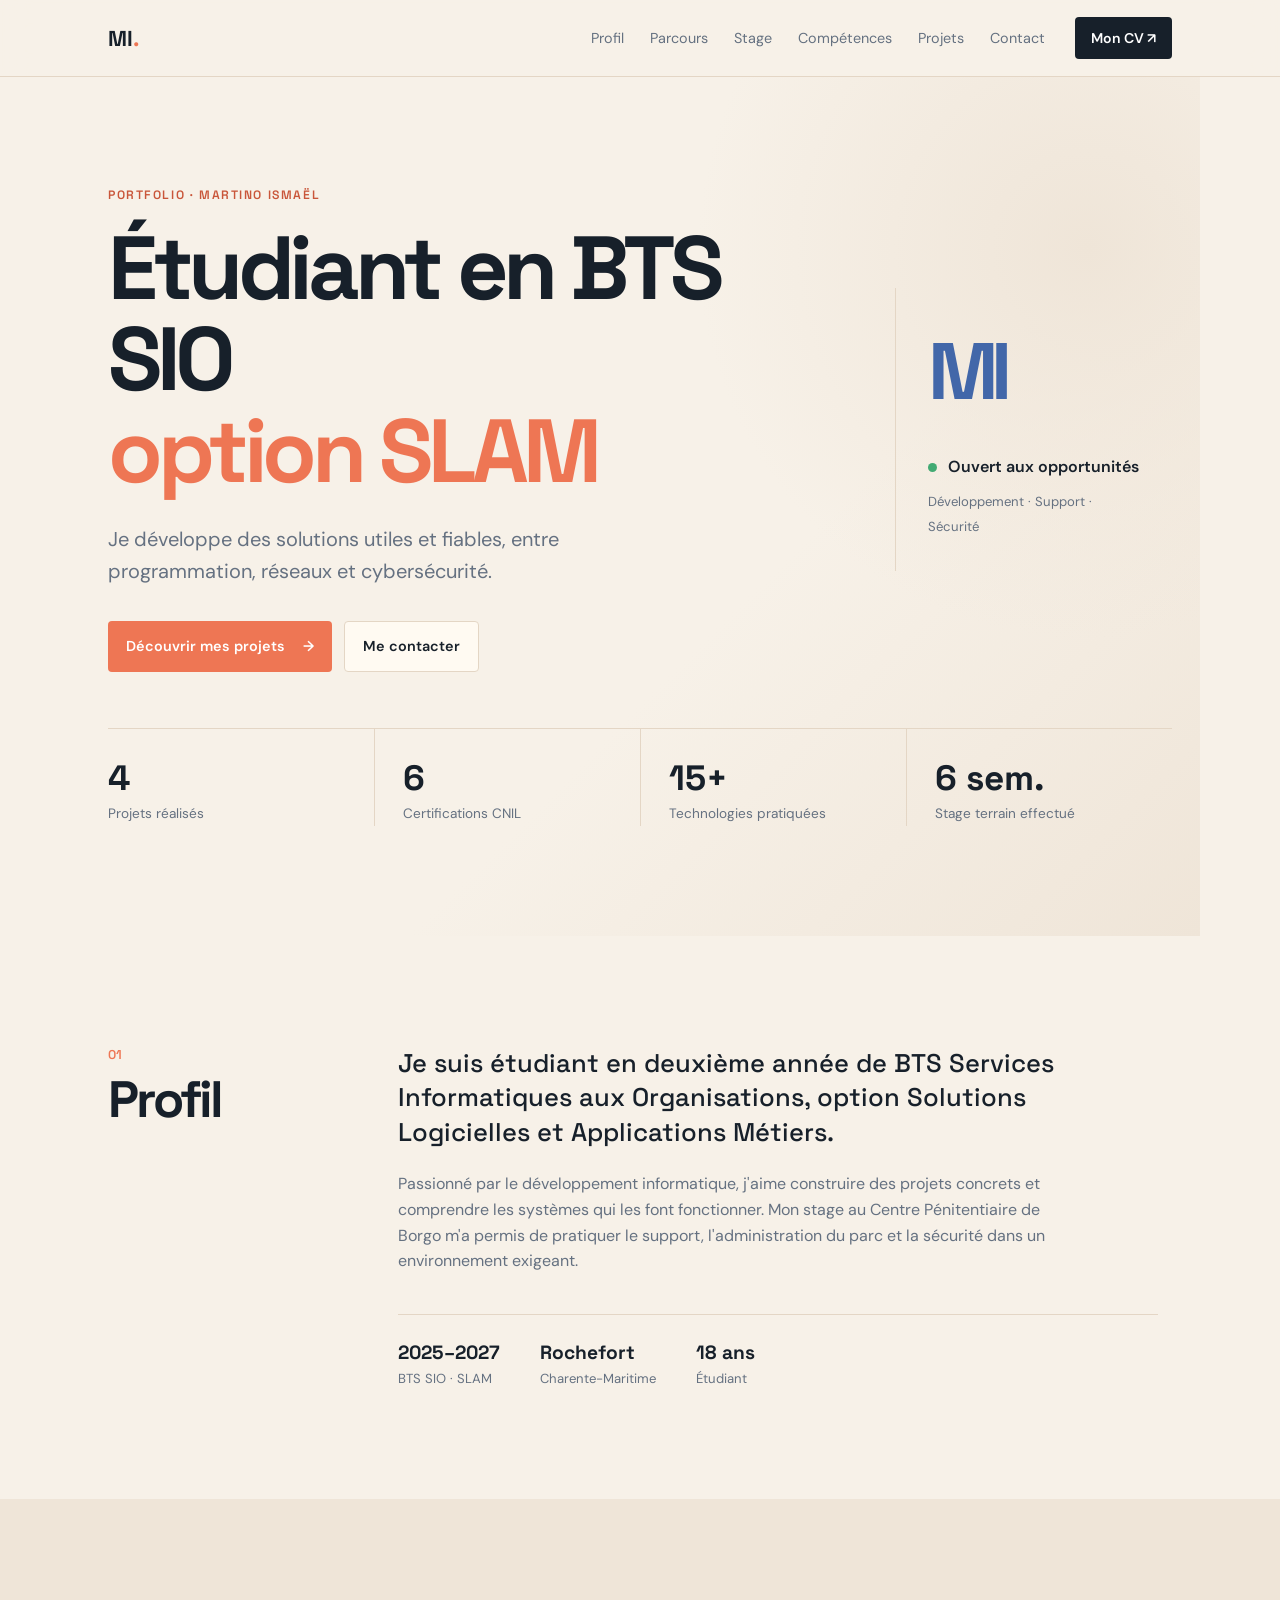
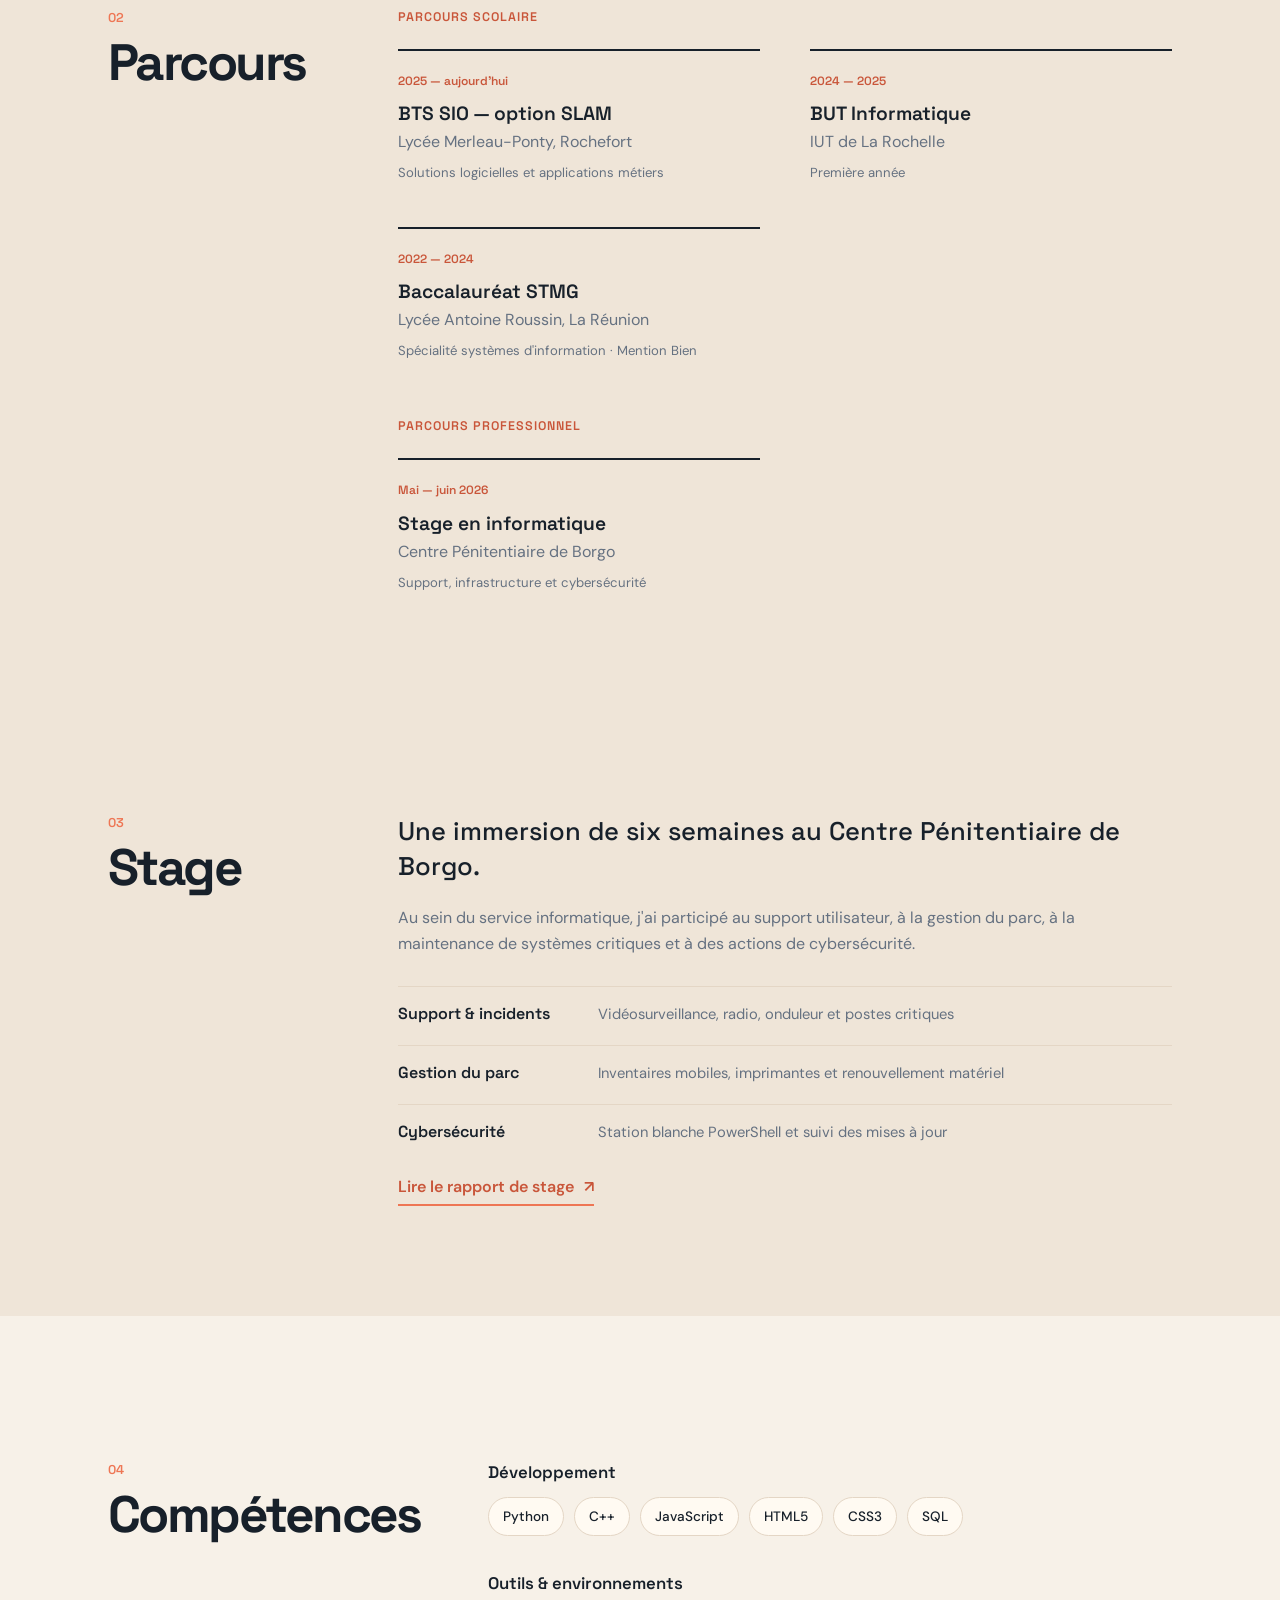
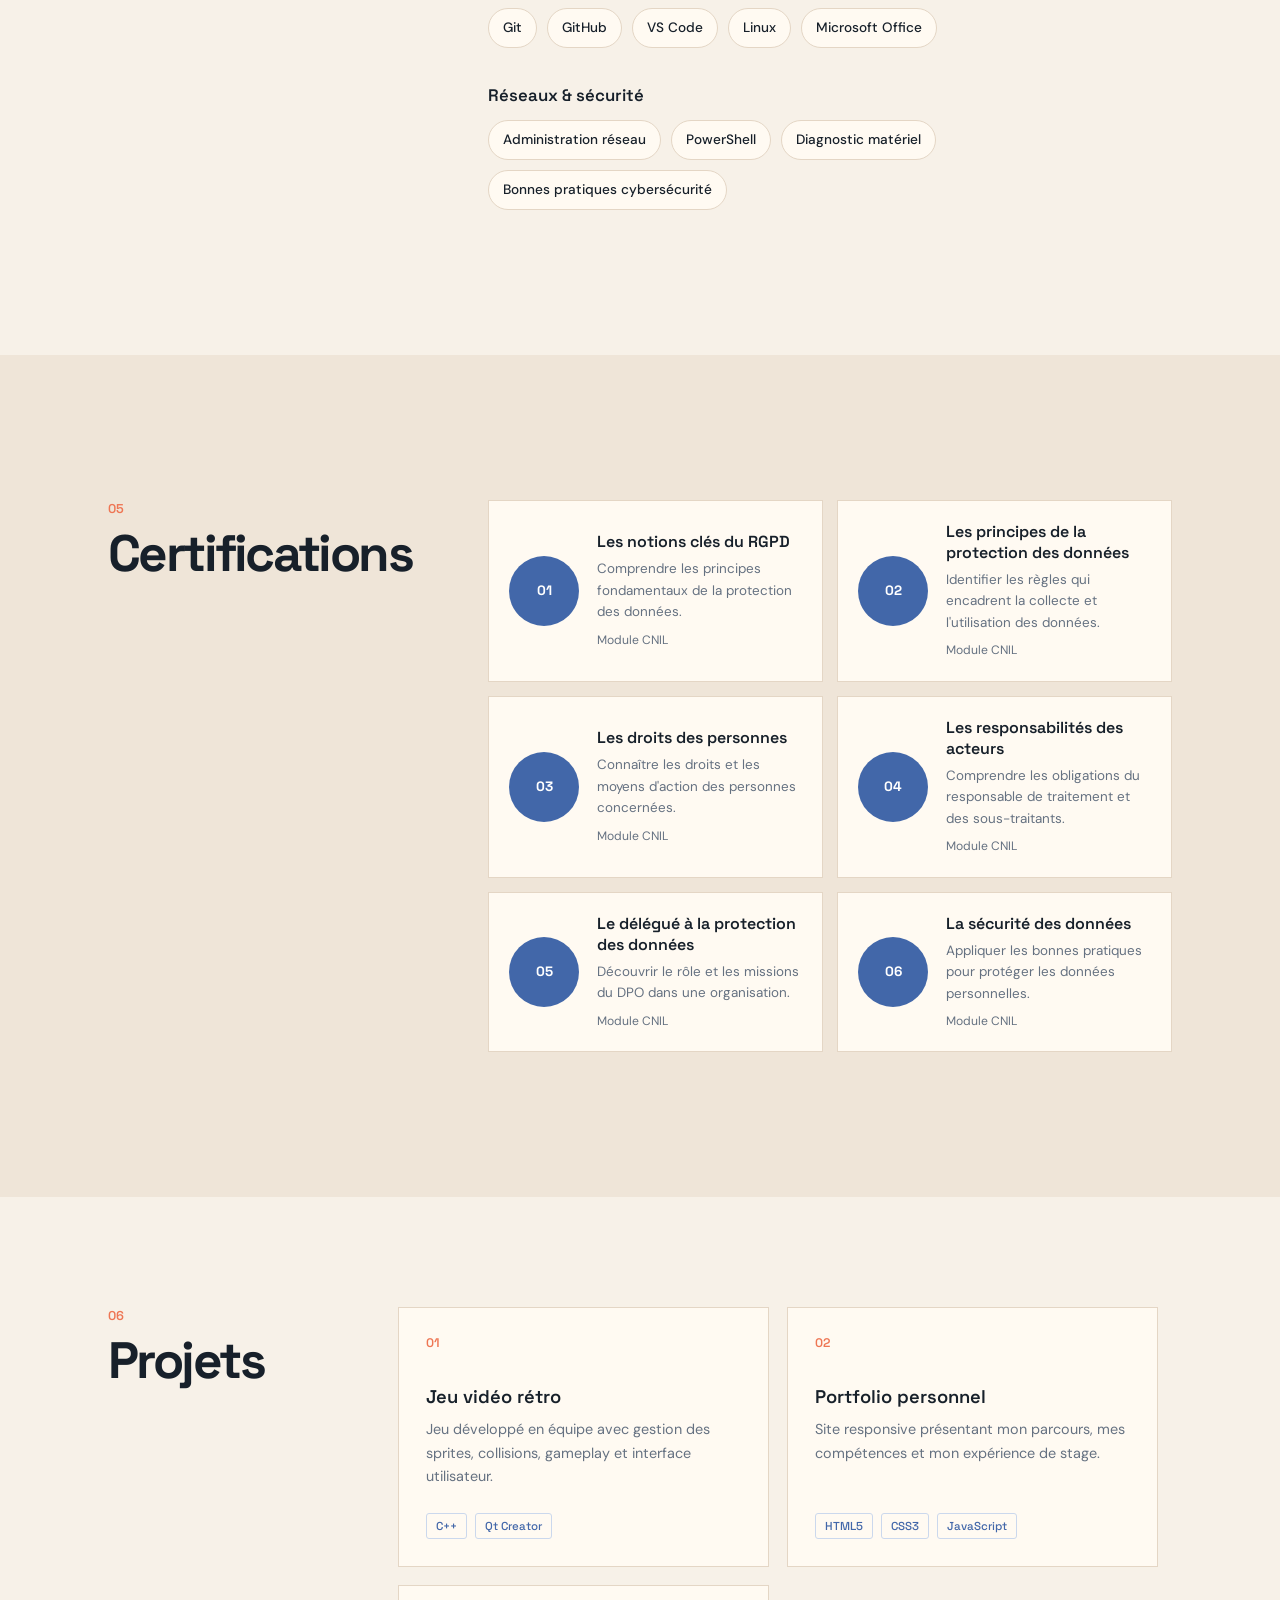
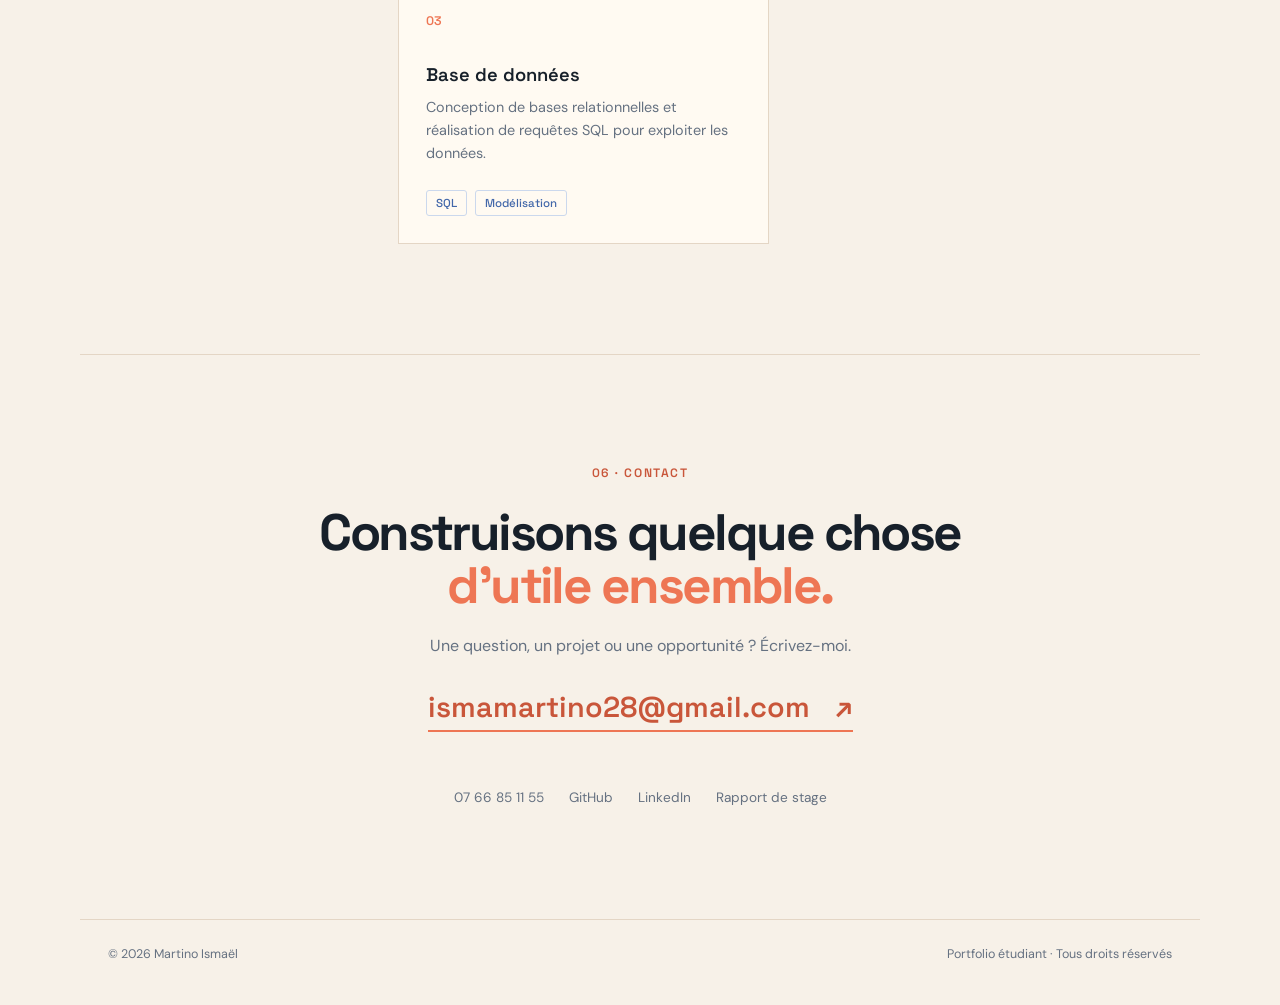
==== commit 71dbd9ee: "correction sur les informations" ====
--- a/index.html
+++ b/index.html
@@ -37,13 +37,13 @@
                 <div><strong>6 sem.</strong><span>Stage terrain effectué</span></div>
             </div>
         </section>
-        <section id="profil" class="section-wrap section-grid"><div class="section-heading"><span>01</span><h2>Profil</h2></div><div class="section-content"><p class="lead">Je suis étudiant en première année de BTS Services Informatiques aux Organisations, option Solutions Logicielles et Applications Métiers.</p><p class="muted-text">Passionné par le développement informatique, j'aime construire des projets concrets et comprendre les systèmes qui les font fonctionner. Mon stage au Centre Pénitentiaire de Borgo m'a permis de pratiquer le support, l'administration du parc et la sécurité dans un environnement exigeant.</p><div class="facts"><div><strong>2025–2027</strong><span>BTS SIO · SLAM</span></div><div><strong>Rochefort</strong><span>Charente-Maritime</span></div><div><strong>18 ans</strong><span>Étudiant</span></div></div></div></section>
+        <section id="profil" class="section-wrap section-grid"><div class="section-heading"><span>01</span><h2>Profil</h2></div><div class="section-content"><p class="lead">Je suis étudiant en deuxième année de BTS Services Informatiques aux Organisations, option Solutions Logicielles et Applications Métiers.</p><p class="muted-text">Passionné par le développement informatique, j'aime construire des projets concrets et comprendre les systèmes qui les font fonctionner. Mon stage au Centre Pénitentiaire de Borgo m'a permis de pratiquer le support, l'administration du parc et la sécurité dans un environnement exigeant.</p><div class="facts"><div><strong>2025–2027</strong><span>BTS SIO · SLAM</span></div><div><strong>Rochefort</strong><span>Charente-Maritime</span></div><div><strong>18 ans</strong><span>Étudiant</span></div></div></div></section>
         <section id="parcours" class="section-wrap section-grid tinted-section"><div class="section-heading"><span>02</span><h2>Parcours</h2></div><div class="section-content">
             <div class="parcours-group">
                 <p class="parcours-group-title">Parcours scolaire</p>
                 <div class="timeline">
                     <article class="timeline-item"><span class="timeline-date">2025 — aujourd'hui</span><h3>BTS SIO — option SLAM</h3><p>Lycée Merleau-Ponty, Rochefort</p><small>Solutions logicielles et applications métiers</small></article>
-                    <article class="timeline-item"><span class="timeline-date">2024 — 2025</span><h3>BUT Informatique</h3><p>IUT de La Rochelle</p><small>Première année validée</small></article>
+                    <article class="timeline-item"><span class="timeline-date">2024 — 2025</span><h3>BUT Informatique</h3><p>IUT de La Rochelle</p><small>Première année</small></article>
                     <article class="timeline-item"><span class="timeline-date">2022 — 2024</span><h3>Baccalauréat STMG</h3><p>Lycée Antoine Roussin, La Réunion</p><small>Spécialité systèmes d'information · Mention Bien</small></article>
                 </div>
             </div>
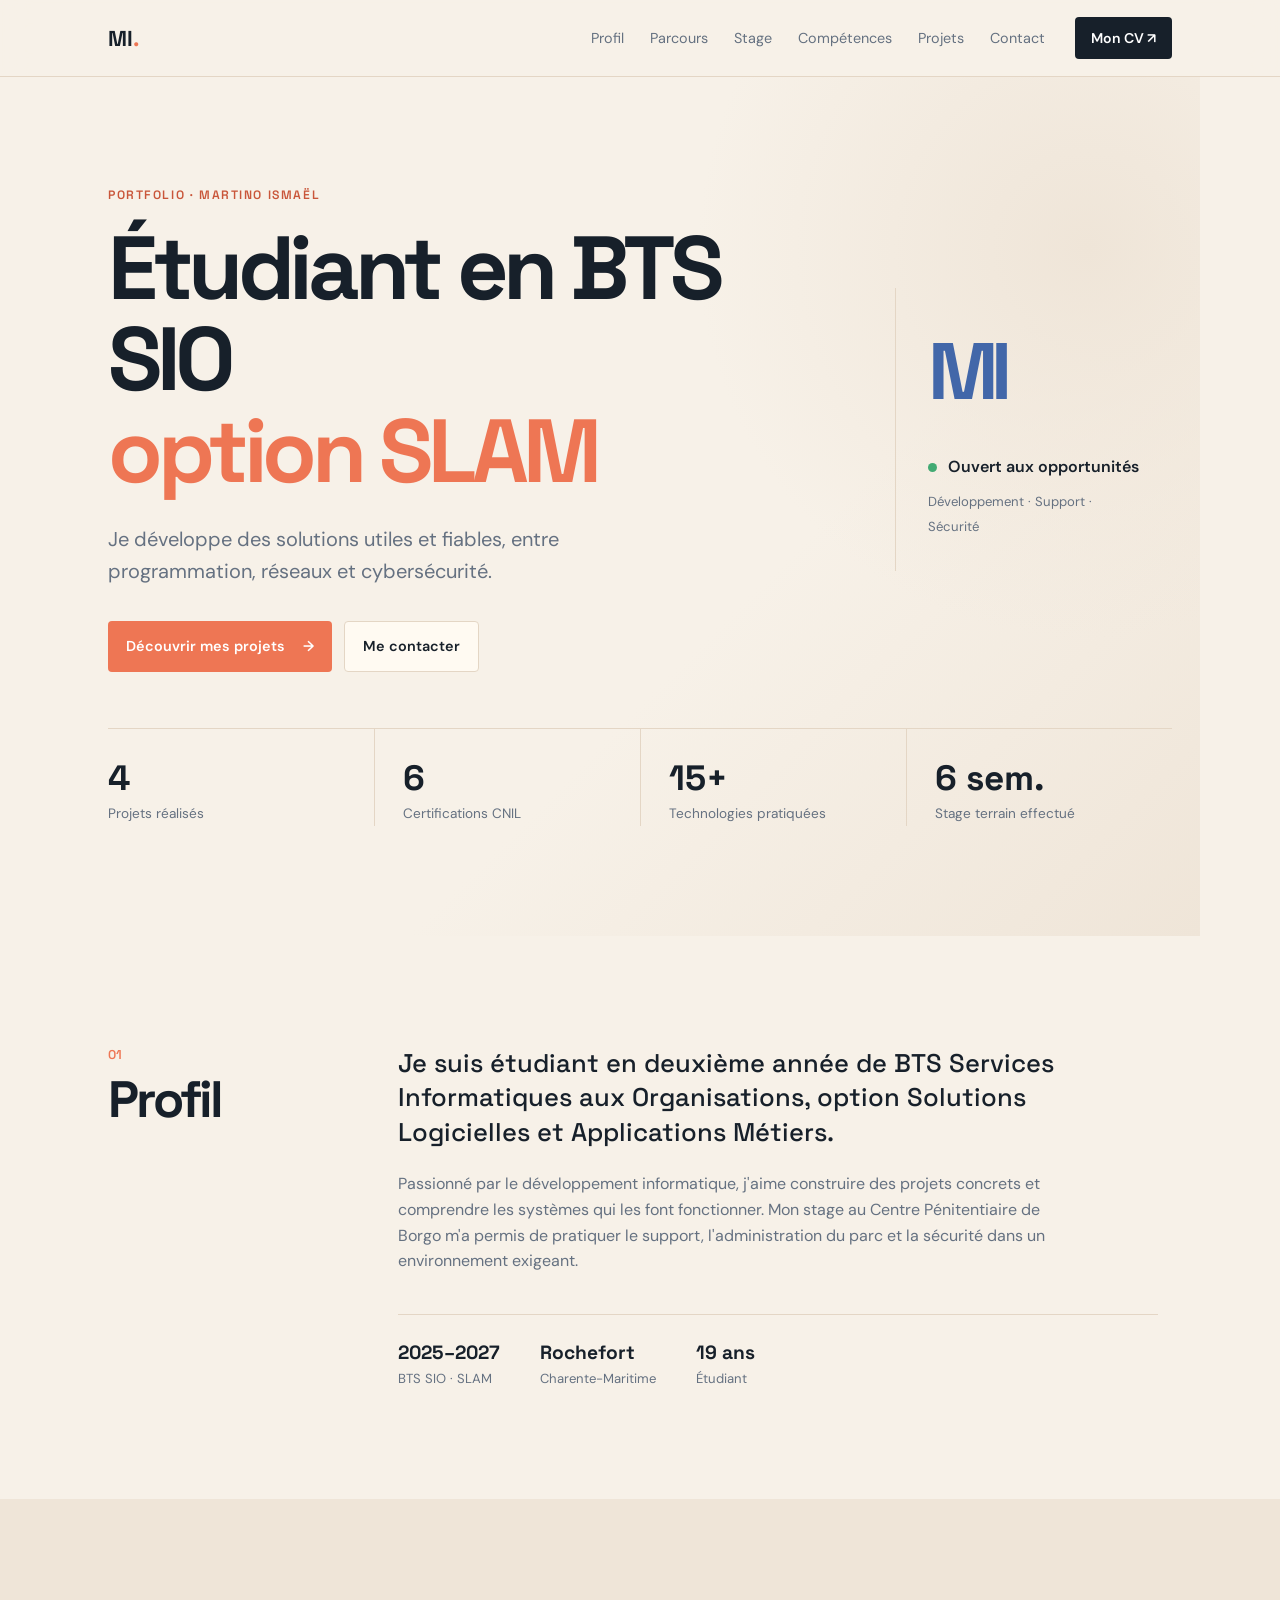
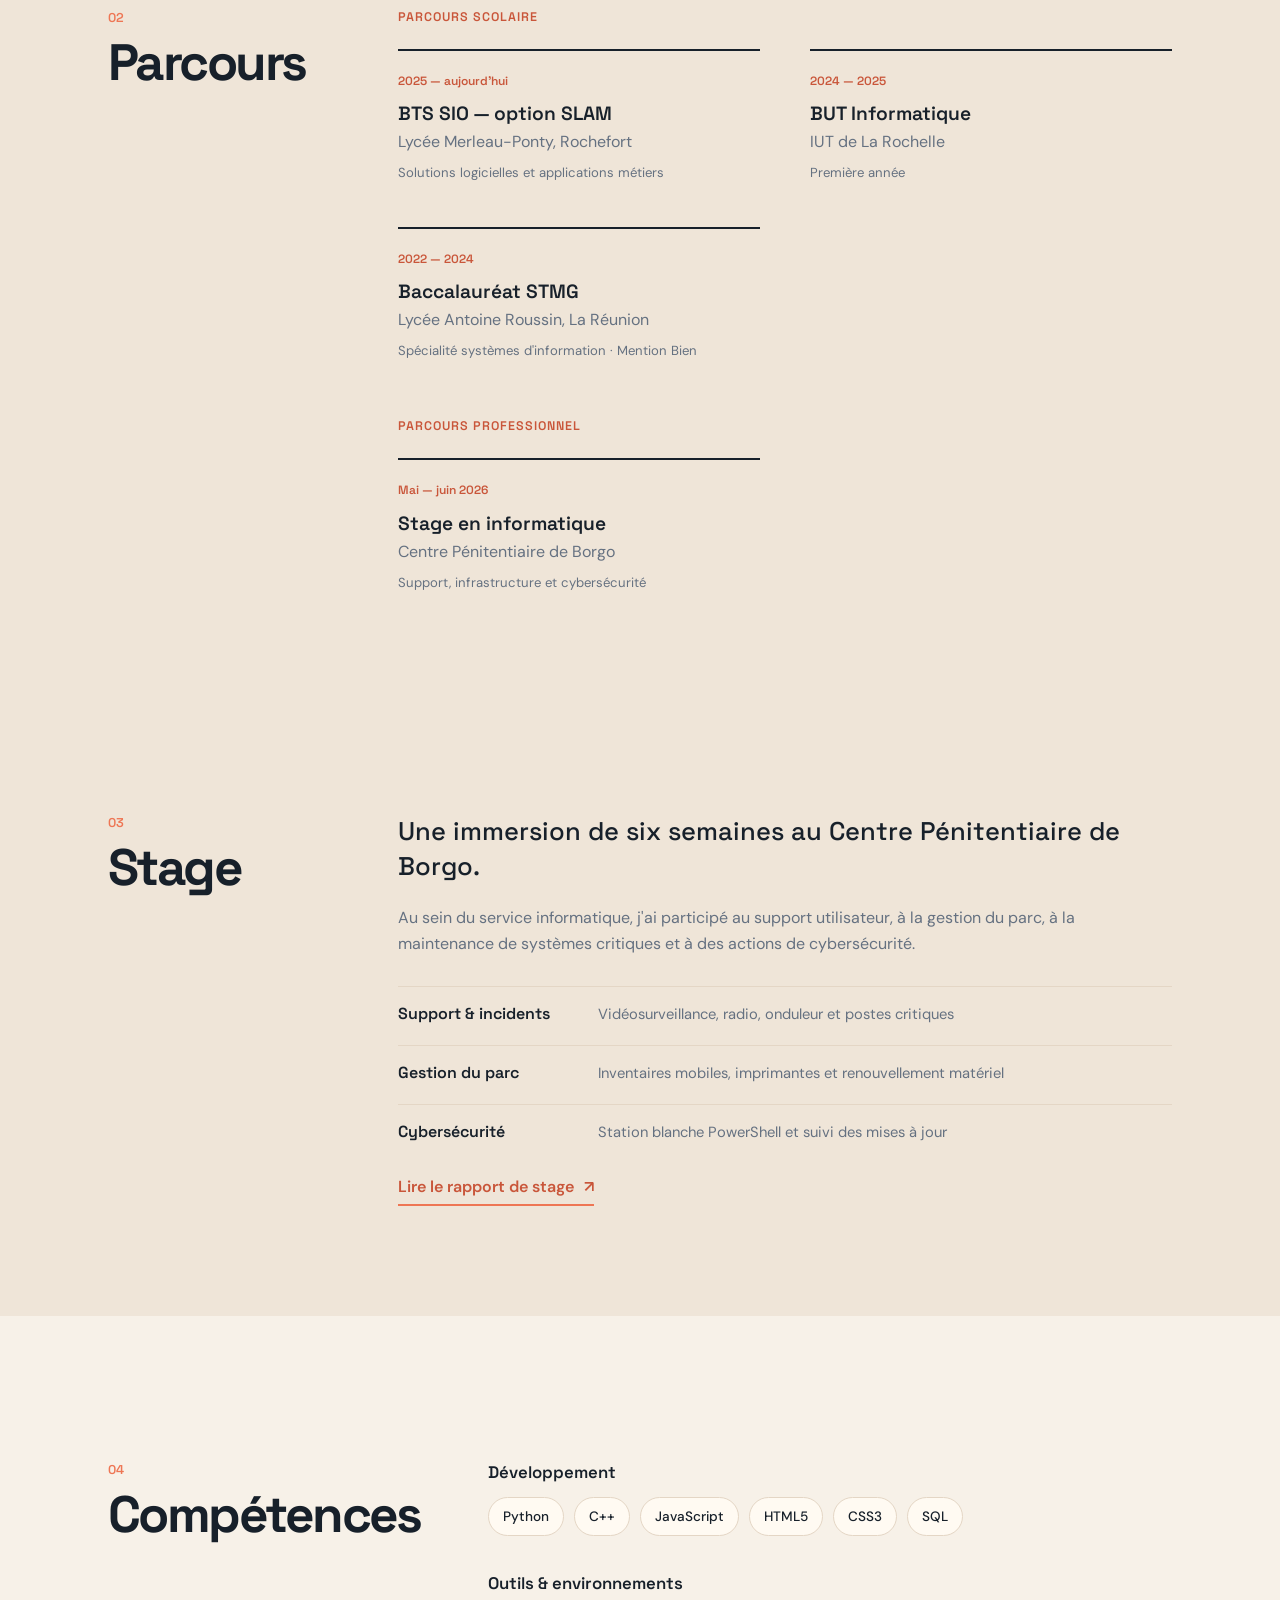
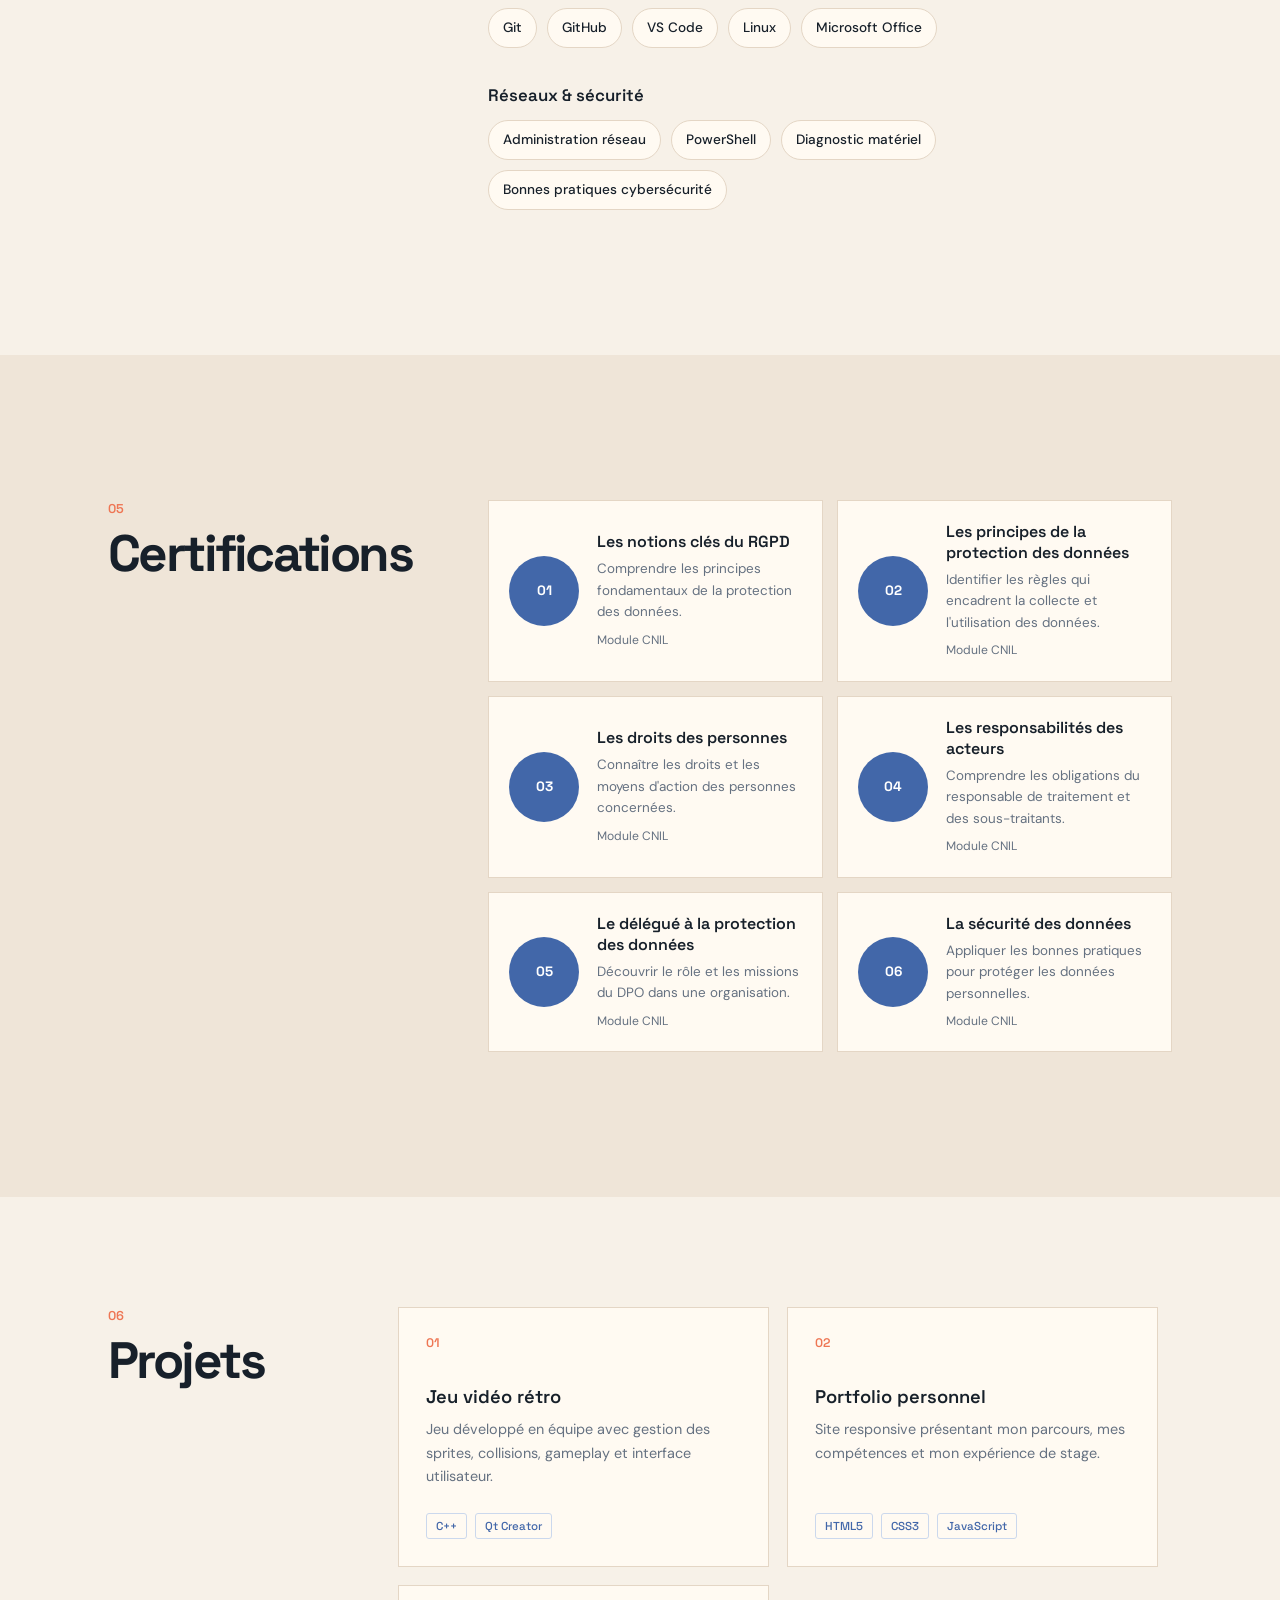
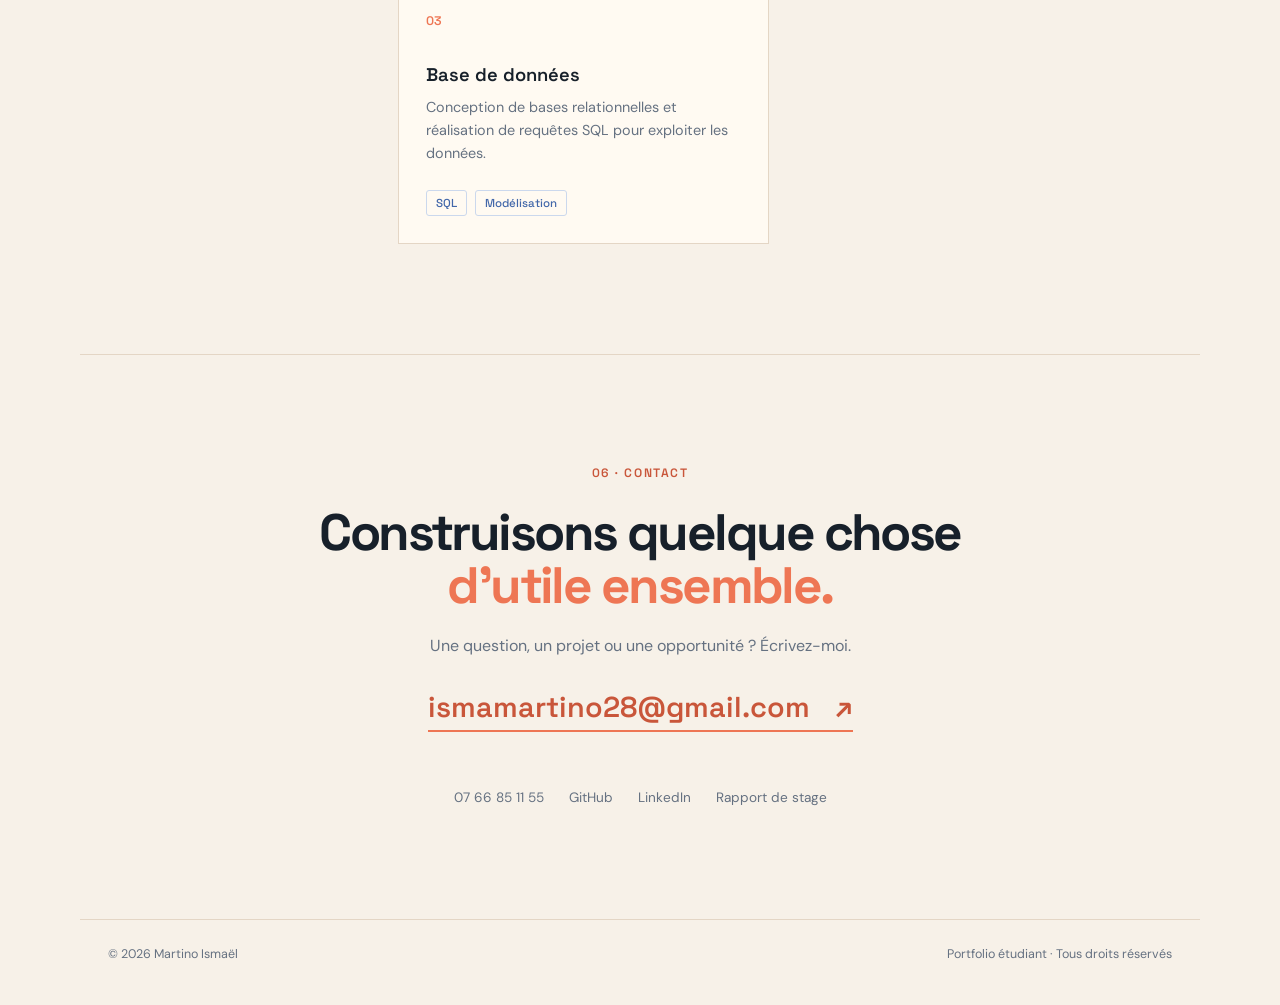
==== commit b28a08a4: "modification mineur sur l'index" ====
--- a/index.html
+++ b/index.html
@@ -37,7 +37,7 @@
                 <div><strong>6 sem.</strong><span>Stage terrain effectué</span></div>
             </div>
         </section>
-        <section id="profil" class="section-wrap section-grid"><div class="section-heading"><span>01</span><h2>Profil</h2></div><div class="section-content"><p class="lead">Je suis étudiant en deuxième année de BTS Services Informatiques aux Organisations, option Solutions Logicielles et Applications Métiers.</p><p class="muted-text">Passionné par le développement informatique, j'aime construire des projets concrets et comprendre les systèmes qui les font fonctionner. Mon stage au Centre Pénitentiaire de Borgo m'a permis de pratiquer le support, l'administration du parc et la sécurité dans un environnement exigeant.</p><div class="facts"><div><strong>2025–2027</strong><span>BTS SIO · SLAM</span></div><div><strong>Rochefort</strong><span>Charente-Maritime</span></div><div><strong>18 ans</strong><span>Étudiant</span></div></div></div></section>
+        <section id="profil" class="section-wrap section-grid"><div class="section-heading"><span>01</span><h2>Profil</h2></div><div class="section-content"><p class="lead">Je suis étudiant en deuxième année de BTS Services Informatiques aux Organisations, option Solutions Logicielles et Applications Métiers.</p><p class="muted-text">Passionné par le développement informatique, j'aime construire des projets concrets et comprendre les systèmes qui les font fonctionner. Mon stage au Centre Pénitentiaire de Borgo m'a permis de pratiquer le support, l'administration du parc et la sécurité dans un environnement exigeant.</p><div class="facts"><div><strong>2025–2027</strong><span>BTS SIO · SLAM</span></div><div><strong>Rochefort</strong><span>Charente-Maritime</span></div><div><strong>19 ans</strong><span>Étudiant</span></div></div></div></section>
         <section id="parcours" class="section-wrap section-grid tinted-section"><div class="section-heading"><span>02</span><h2>Parcours</h2></div><div class="section-content">
             <div class="parcours-group">
                 <p class="parcours-group-title">Parcours scolaire</p>
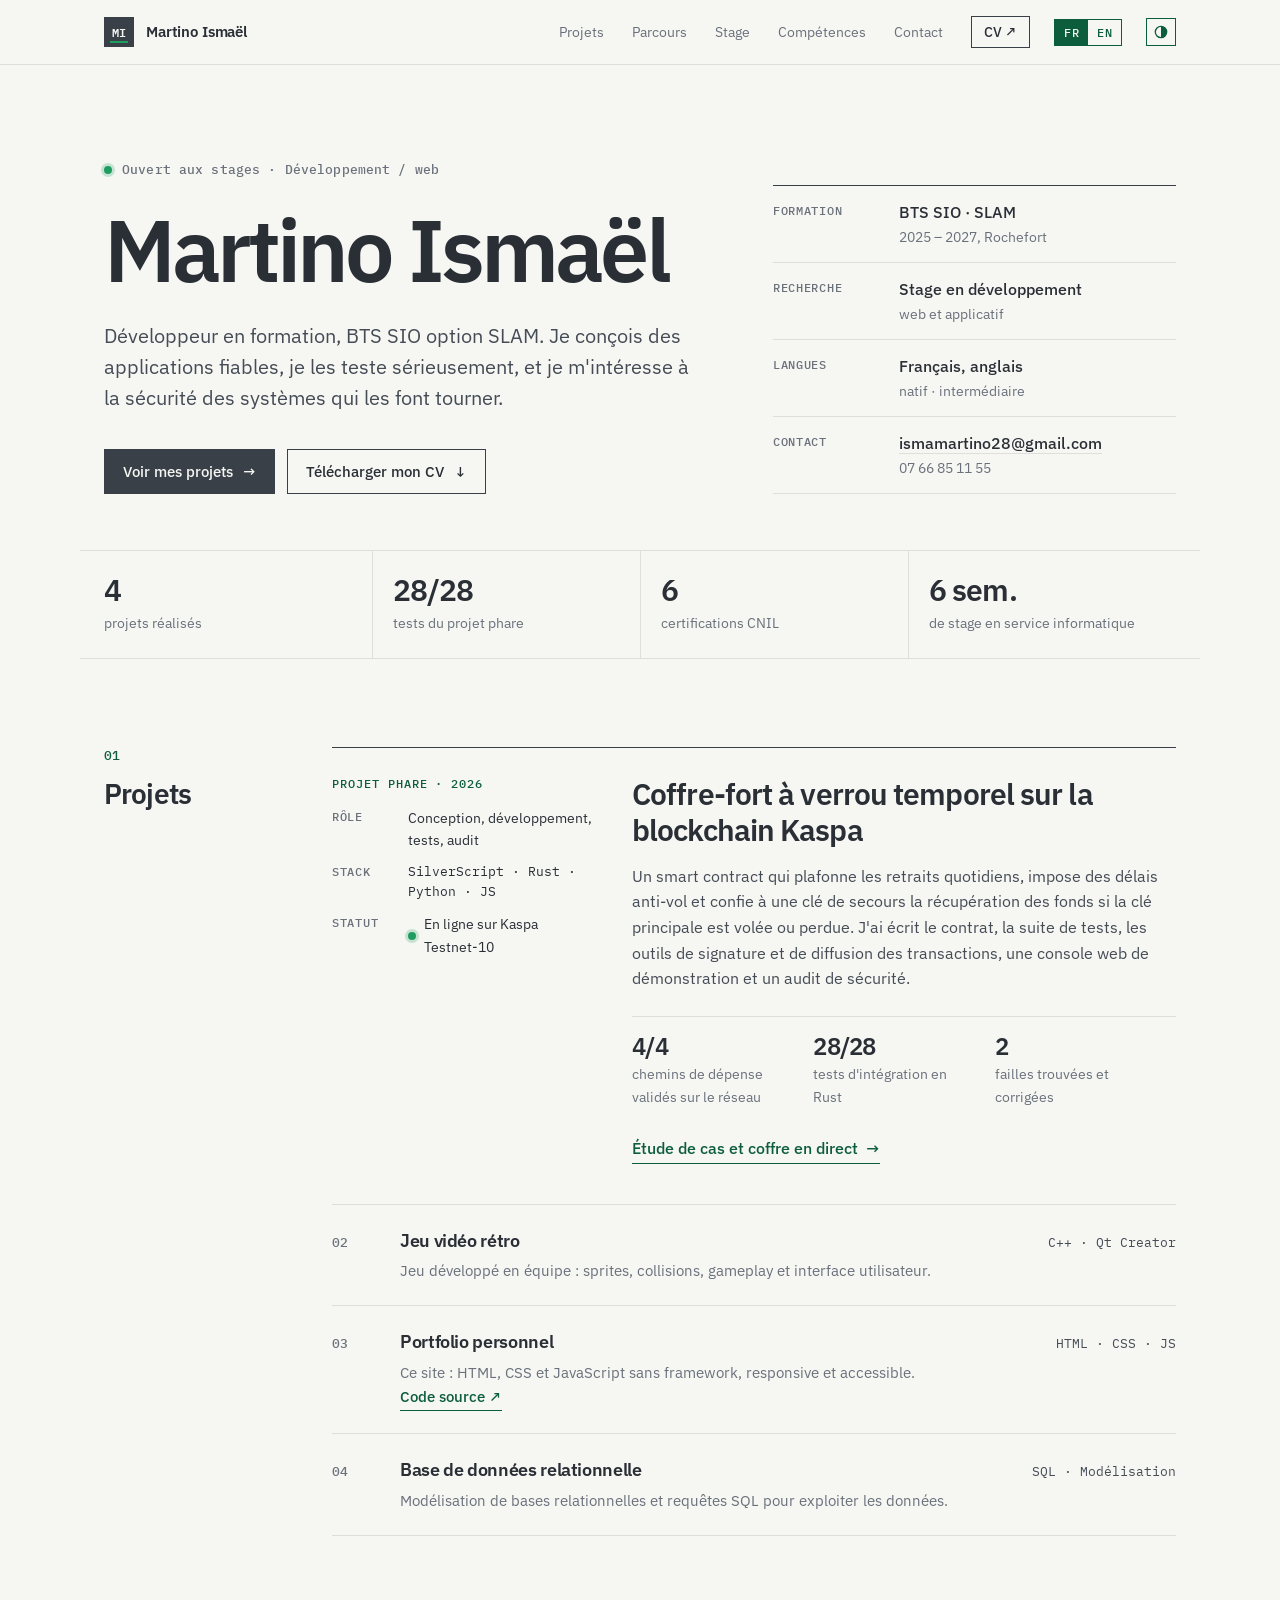
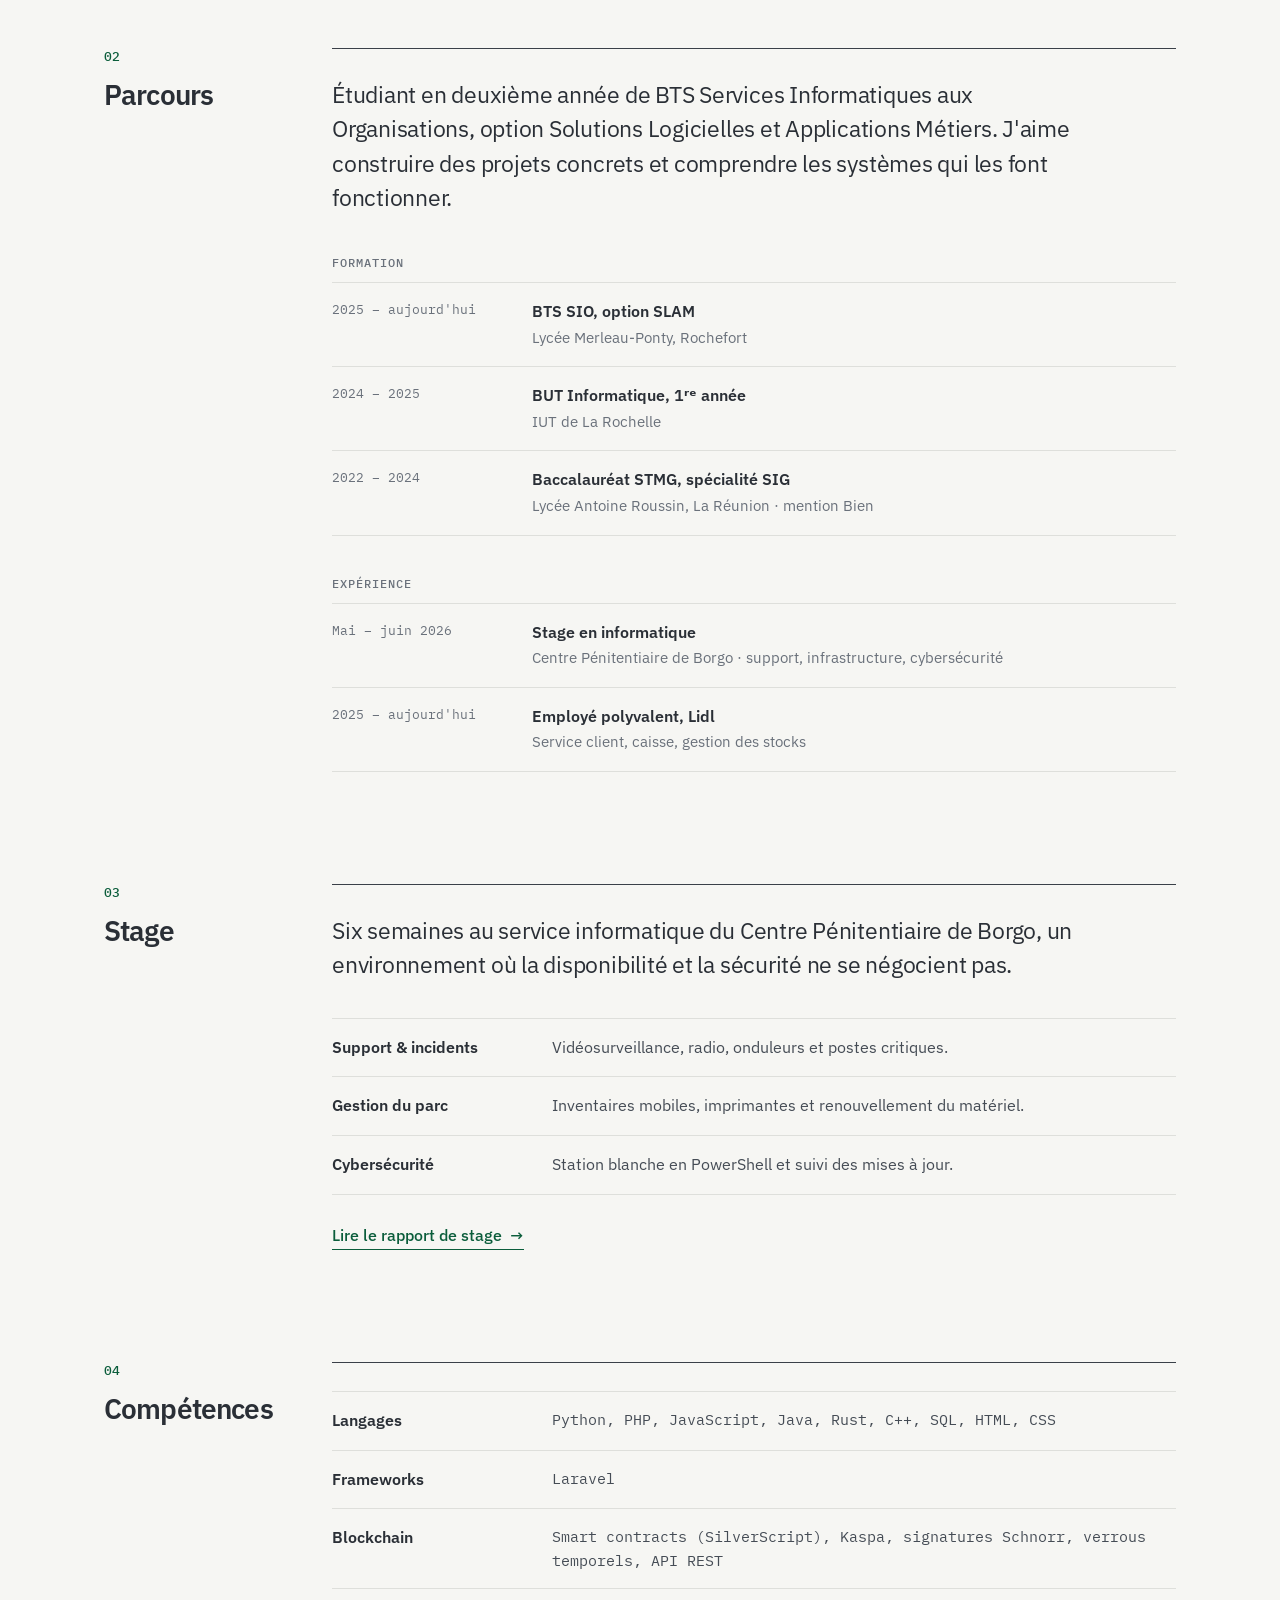
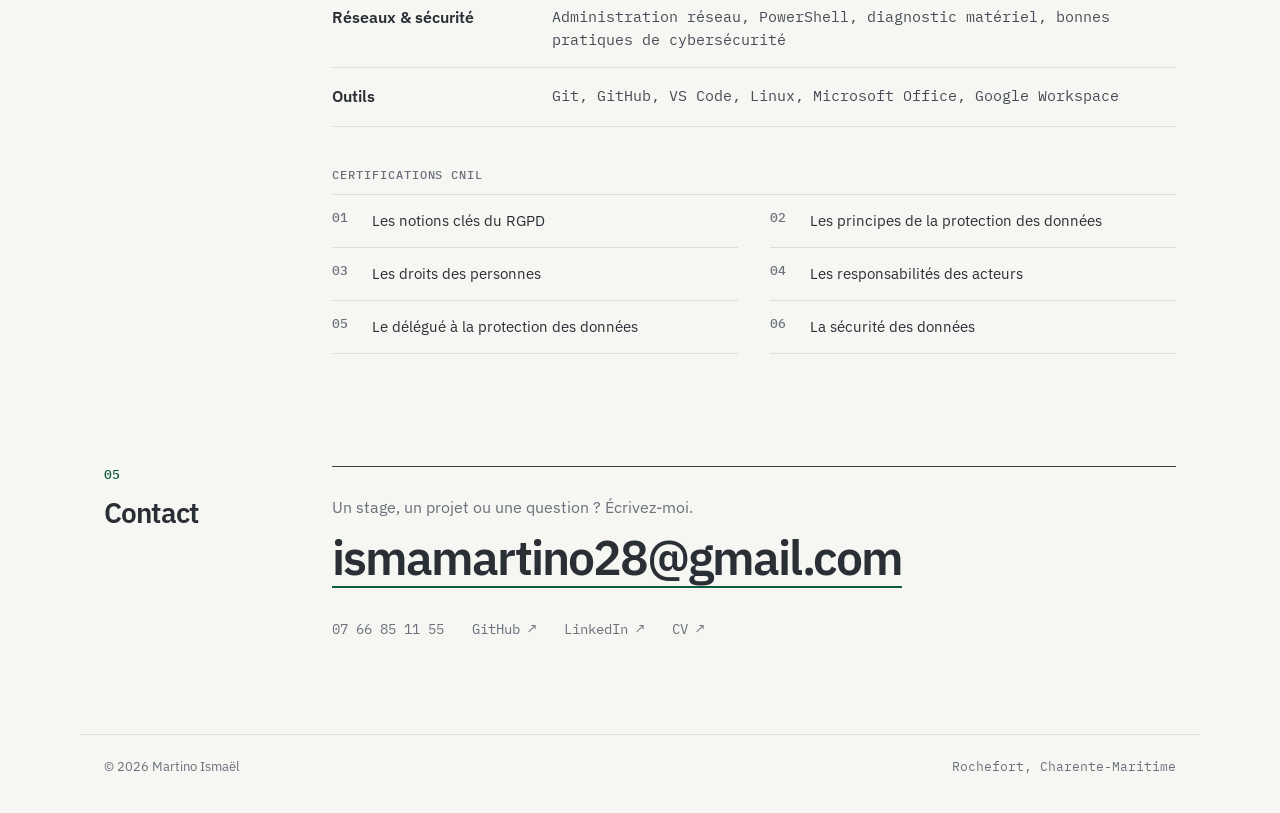
==== commit 3b323e24: "Refonte du portfolio : nouveau design, FR/EN, thème clair/sombre, projet Kaspa - Nouvelle identité v" ====
--- a/index.html
+++ b/index.html
@@ -3,69 +3,195 @@
 <head>
     <meta charset="UTF-8">
     <meta name="viewport" content="width=device-width, initial-scale=1.0">
-    <title>Martino Ismaël | Portfolio</title>
-    <meta name="description" content="Portfolio de Martino Ismaël, étudiant en BTS SIO option SLAM, passionné par le développement et la cybersécurité.">
-    <meta name="theme-color" content="#f5f7fb">
+    <title>Martino Ismaël · Développeur en formation (BTS SIO SLAM)</title>
+    <meta name="description" content="Portfolio de Martino Ismaël, étudiant en BTS SIO option SLAM : développement web, cybersécurité et smart contracts sur Kaspa.">
+    <meta name="theme-color" content="#f6f6f3" media="(prefers-color-scheme: light)">
+    <meta name="theme-color" content="#1b1e22" media="(prefers-color-scheme: dark)">
+    <meta property="og:type" content="website">
+    <meta property="og:title" content="Martino Ismaël · Portfolio">
+    <meta property="og:description" content="Étudiant en BTS SIO option SLAM : développement web, cybersécurité et smart contracts sur Kaspa.">
     <link rel="preconnect" href="https://fonts.googleapis.com">
     <link rel="preconnect" href="https://fonts.gstatic.com" crossorigin>
-    <link href="https://fonts.googleapis.com/css2?family=DM+Sans:wght@400;500;600;700&family=Space+Grotesk:wght@500;600;700&display=swap" rel="stylesheet">
-    <link rel="icon" href="data:image/svg+xml,%3Csvg xmlns='http://www.w3.org/2000/svg' viewBox='0 0 100 100'%3E%3Crect width='100' height='100' rx='20' fill='%23f7f1e8'/%3E%3Ctext x='50' y='68' font-family='sans-serif' font-weight='700' font-size='50' fill='%23ee7654' text-anchor='middle'%3EMI%3C/text%3E%3C/svg%3E">
+    <link href="https://fonts.googleapis.com/css2?family=IBM+Plex+Mono:wght@400;500&family=IBM+Plex+Sans:wght@400;500;600;700&display=swap" rel="stylesheet">
+    <link rel="icon" href="data:image/svg+xml,%3Csvg xmlns='http://www.w3.org/2000/svg' viewBox='0 0 100 100'%3E%3Crect width='100' height='100' fill='%233a4048'/%3E%3Ctext x='50' y='66' font-family='monospace' font-weight='700' font-size='46' fill='%23ffffff' text-anchor='middle'%3EMI%3C/text%3E%3Crect x='22' y='76' width='56' height='6' fill='%234fbf8a'/%3E%3C/svg%3E">
     <link rel="stylesheet" href="style.css">
+    <script src="theme.js"></script>
 </head>
 <body>
     <a class="skip-link" href="#main">Aller au contenu</a>
+
     <header class="site-header">
         <nav class="nav-inner" aria-label="Navigation principale">
-            <a class="brand" href="#accueil">MI<span>.</span></a>
-            <button class="nav-toggle" id="navToggle" aria-expanded="false" aria-controls="navMenu" aria-label="Ouvrir le menu"><span></span><span></span><span></span></button>
+            <a class="brand" href="#top"><span class="brand-mark" aria-hidden="true">MI</span><span class="brand-name">Martino Ismaël</span></a>
+            <div class="lang-switch" role="group" aria-label="Langue / Language"><button type="button" data-lang="fr" aria-pressed="true">FR</button><button type="button" data-lang="en" aria-pressed="false">EN</button></div>
+            <button class="theme-toggle" type="button" aria-label="Thème clair / sombre · Light / dark theme" aria-pressed="false"><svg width="14" height="14" viewBox="0 0 16 16" aria-hidden="true"><circle cx="8" cy="8" r="6.5" fill="none" stroke="currentColor" stroke-width="1.5"/><path d="M8 1.5a6.5 6.5 0 0 1 0 13z" fill="currentColor"/></svg></button>
+            <button class="nav-toggle" id="navToggle" aria-expanded="false" aria-controls="navMenu" aria-label="Ouvrir le menu"><span></span><span></span></button>
             <ul id="navMenu">
-                <li><a href="#profil">Profil</a></li><li><a href="#parcours">Parcours</a></li><li><a href="#stage">Stage</a></li><li><a href="#competences">Compétences</a></li><li><a href="#projets">Projets</a></li><li><a href="#contact">Contact</a></li>
+                <li><a href="#projets">Projets</a></li>
+                <li><a href="#parcours">Parcours</a></li>
+                <li><a href="#stage">Stage</a></li>
+                <li><a href="#competences">Compétences</a></li>
+                <li><a href="#contact">Contact</a></li>
+                <li class="nav-cv"><a href="cv/cv.html">CV <span aria-hidden="true">↗</span></a></li>
             </ul>
-            <a class="nav-cta" href="cv/cv.html">Mon CV <span aria-hidden="true">↗</span></a>
         </nav>
     </header>
+
     <main id="main">
-        <section id="accueil" class="hero section-wrap">
-            <div class="hero-top">
-                <div class="hero-copy"><p class="eyebrow">PORTFOLIO · MARTINO ISMAËL</p><h1>Étudiant en BTS SIO<br><em>option SLAM</em></h1><p class="hero-text">Je développe des solutions utiles et fiables, entre programmation, réseaux et cybersécurité.</p><div class="hero-actions"><a class="button button-primary" href="#projets">Découvrir mes projets <span aria-hidden="true">→</span></a><a class="button button-secondary" href="mailto:ismamartino28@gmail.com">Me contacter</a></div></div>
-                <div class="hero-aside"><div class="hero-mark">MI</div><p><span class="status-dot" aria-hidden="true"></span> Ouvert aux opportunités</p><span>Développement · Support · Sécurité</span></div>
+        <!-- ===== En-tête ===== -->
+        <section id="top" class="hero wrap">
+            <div class="hero-main">
+                <p class="meta"><span class="status-dot" aria-hidden="true"></span>Ouvert aux stages · Développement / web</p>
+                <h1>Martino Ismaël</h1>
+                <p class="hero-role">Développeur en formation, BTS SIO option SLAM. Je conçois des applications fiables, je les teste sérieusement, et je m'intéresse à la sécurité des systèmes qui les font tourner.</p>
+                <div class="hero-actions">
+                    <a class="btn btn-solid" href="#projets">Voir mes projets <span aria-hidden="true">→</span></a>
+                    <a class="btn btn-line" href="cv/Martino-Ismael-CV.pdf" download>Télécharger mon CV <span aria-hidden="true">↓</span></a>
+                </div>
             </div>
-            <div class="hero-stats">
-                <div><strong>4</strong><span>Projets réalisés</span></div>
-                <div><strong>6</strong><span>Certifications CNIL</span></div>
-                <div><strong>15+</strong><span>Technologies pratiquées</span></div>
-                <div><strong>6 sem.</strong><span>Stage terrain effectué</span></div>
+            <dl class="spec">
+                <div><dt>Formation</dt><dd>BTS SIO · SLAM<span>2025 – 2027, Rochefort</span></dd></div>
+                <div><dt>Recherche</dt><dd>Stage en développement<span>web et applicatif</span></dd></div>
+                <div><dt>Langues</dt><dd>Français, anglais<span>natif · intermédiaire</span></dd></div>
+                <div><dt>Contact</dt><dd><a href="mailto:ismamartino28@gmail.com">ismamartino28@gmail.com</a><span>07 66 85 11 55</span></dd></div>
+            </dl>
+        </section>
+
+        <div class="figures wrap" role="list">
+            <div role="listitem"><strong>4</strong><span>projets réalisés</span></div>
+            <div role="listitem"><strong>28/28</strong><span>tests du projet phare</span></div>
+            <div role="listitem"><strong>6</strong><span>certifications CNIL</span></div>
+            <div role="listitem"><strong>6 sem.</strong><span>de stage en service informatique</span></div>
+        </div>
+
+        <!-- ===== Projets ===== -->
+        <section id="projets" class="block wrap">
+            <header class="block-head"><span class="idx">01</span><h2>Projets</h2></header>
+            <div class="block-body">
+                <article class="case">
+                    <div class="case-meta">
+                        <p class="kicker">Projet phare · 2026</p>
+                        <dl>
+                            <dt>Rôle</dt><dd>Conception, développement, tests, audit</dd>
+                            <dt>Stack</dt><dd class="mono">SilverScript · Rust · Python · JS</dd>
+                            <dt>Statut</dt><dd><span class="status-dot" aria-hidden="true"></span>En ligne sur Kaspa Testnet-10</dd>
+                        </dl>
+                    </div>
+                    <div class="case-body">
+                        <h3>Coffre-fort à verrou temporel sur la blockchain Kaspa</h3>
+                        <p>Un smart contract qui plafonne les retraits quotidiens, impose des délais anti-vol et confie à une clé de secours la récupération des fonds si la clé principale est volée ou perdue. J'ai écrit le contrat, la suite de tests, les outils de signature et de diffusion des transactions, une console web de démonstration et un audit de sécurité.</p>
+                        <ul class="case-figures">
+                            <li><strong>4/4</strong> chemins de dépense validés sur le réseau</li>
+                            <li><strong>28/28</strong> tests d'intégration en Rust</li>
+                            <li><strong>2</strong> failles trouvées et corrigées</li>
+                        </ul>
+                        <a class="link" href="projets/kaspa-vault/index.html">Étude de cas et coffre en direct <span aria-hidden="true">→</span></a>
+                    </div>
+                </article>
+
+                <ol class="rows">
+                    <li class="row">
+                        <span class="row-idx">02</span>
+                        <div><h3>Jeu vidéo rétro</h3><p>Jeu développé en équipe : sprites, collisions, gameplay et interface utilisateur.</p></div>
+                        <span class="row-tech">C++ · Qt Creator</span>
+                    </li>
+                    <li class="row">
+                        <span class="row-idx">03</span>
+                        <div><h3>Portfolio personnel</h3><p>Ce site : HTML, CSS et JavaScript sans framework, responsive et accessible. <a class="link" href="https://github.com/Martino-Ismael/mon_portfolio" target="_blank" rel="noopener">Code source ↗</a></p></div>
+                        <span class="row-tech">HTML · CSS · JS</span>
+                    </li>
+                    <li class="row">
+                        <span class="row-idx">04</span>
+                        <div><h3>Base de données relationnelle</h3><p>Modélisation de bases relationnelles et requêtes SQL pour exploiter les données.</p></div>
+                        <span class="row-tech">SQL · Modélisation</span>
+                    </li>
+                </ol>
             </div>
         </section>
-        <section id="profil" class="section-wrap section-grid"><div class="section-heading"><span>01</span><h2>Profil</h2></div><div class="section-content"><p class="lead">Je suis étudiant en deuxième année de BTS Services Informatiques aux Organisations, option Solutions Logicielles et Applications Métiers.</p><p class="muted-text">Passionné par le développement informatique, j'aime construire des projets concrets et comprendre les systèmes qui les font fonctionner. Mon stage au Centre Pénitentiaire de Borgo m'a permis de pratiquer le support, l'administration du parc et la sécurité dans un environnement exigeant.</p><div class="facts"><div><strong>2025–2027</strong><span>BTS SIO · SLAM</span></div><div><strong>Rochefort</strong><span>Charente-Maritime</span></div><div><strong>19 ans</strong><span>Étudiant</span></div></div></div></section>
-        <section id="parcours" class="section-wrap section-grid tinted-section"><div class="section-heading"><span>02</span><h2>Parcours</h2></div><div class="section-content">
-            <div class="parcours-group">
-                <p class="parcours-group-title">Parcours scolaire</p>
-                <div class="timeline">
-                    <article class="timeline-item"><span class="timeline-date">2025 — aujourd'hui</span><h3>BTS SIO — option SLAM</h3><p>Lycée Merleau-Ponty, Rochefort</p><small>Solutions logicielles et applications métiers</small></article>
-                    <article class="timeline-item"><span class="timeline-date">2024 — 2025</span><h3>BUT Informatique</h3><p>IUT de La Rochelle</p><small>Première année</small></article>
-                    <article class="timeline-item"><span class="timeline-date">2022 — 2024</span><h3>Baccalauréat STMG</h3><p>Lycée Antoine Roussin, La Réunion</p><small>Spécialité systèmes d'information · Mention Bien</small></article>
-                </div>
+
+        <!-- ===== Profil & parcours ===== -->
+        <section id="parcours" class="block wrap">
+            <header class="block-head"><span class="idx">02</span><h2>Parcours</h2></header>
+            <div class="block-body">
+                <p class="lead">Étudiant en deuxième année de BTS Services Informatiques aux Organisations, option Solutions Logicielles et Applications Métiers. J'aime construire des projets concrets et comprendre les systèmes qui les font fonctionner.</p>
+
+                <h3 class="sub">Formation</h3>
+                <ol class="timeline">
+                    <li><span class="when">2025 – aujourd'hui</span><div><strong>BTS SIO, option SLAM</strong><span>Lycée Merleau-Ponty, Rochefort</span></div></li>
+                    <li><span class="when">2024 – 2025</span><div><strong>BUT Informatique, 1ʳᵉ année</strong><span>IUT de La Rochelle</span></div></li>
+                    <li><span class="when">2022 – 2024</span><div><strong>Baccalauréat STMG, spécialité SIG</strong><span>Lycée Antoine Roussin, La Réunion · mention Bien</span></div></li>
+                </ol>
+
+                <h3 class="sub">Expérience</h3>
+                <ol class="timeline">
+                    <li><span class="when">Mai – juin 2026</span><div><strong>Stage en informatique</strong><span>Centre Pénitentiaire de Borgo · support, infrastructure, cybersécurité</span></div></li>
+                    <li><span class="when">2025 – aujourd'hui</span><div><strong>Employé polyvalent, Lidl</strong><span>Service client, caisse, gestion des stocks</span></div></li>
+                </ol>
             </div>
-            <div class="parcours-group">
-                <p class="parcours-group-title">Parcours professionnel</p>
-                <div class="timeline">
-                    <article class="timeline-item"><span class="timeline-date">Mai — juin 2026</span><h3>Stage en informatique</h3><p>Centre Pénitentiaire de Borgo</p><small>Support, infrastructure et cybersécurité</small></article>
-                </div>
+        </section>
+
+        <!-- ===== Stage ===== -->
+        <section id="stage" class="block wrap">
+            <header class="block-head"><span class="idx">03</span><h2>Stage</h2></header>
+            <div class="block-body">
+                <p class="lead">Six semaines au service informatique du Centre Pénitentiaire de Borgo, un environnement où la disponibilité et la sécurité ne se négocient pas.</p>
+                <dl class="defs">
+                    <div><dt>Support &amp; incidents</dt><dd>Vidéosurveillance, radio, onduleurs et postes critiques.</dd></div>
+                    <div><dt>Gestion du parc</dt><dd>Inventaires mobiles, imprimantes et renouvellement du matériel.</dd></div>
+                    <div><dt>Cybersécurité</dt><dd>Station blanche en PowerShell et suivi des mises à jour.</dd></div>
+                </dl>
+                <a class="link" href="Stage_SIO1/StageSio1.html">Lire le rapport de stage <span aria-hidden="true">→</span></a>
             </div>
-        </div></section>
-        <section id="stage" class="section-wrap section-grid tinted-section"><div class="section-heading"><span>03</span><h2>Stage</h2></div><div class="stage-content section-content"><p class="lead">Une immersion de six semaines au Centre Pénitentiaire de Borgo.</p><p class="muted-text">Au sein du service informatique, j'ai participé au support utilisateur, à la gestion du parc, à la maintenance de systèmes critiques et à des actions de cybersécurité.</p><div class="stage-highlights"><div><strong>Support &amp; incidents</strong><span>Vidéosurveillance, radio, onduleur et postes critiques</span></div><div><strong>Gestion du parc</strong><span>Inventaires mobiles, imprimantes et renouvellement matériel</span></div><div><strong>Cybersécurité</strong><span>Station blanche PowerShell et suivi des mises à jour</span></div></div><a class="text-link" href="Stage_SIO1/StageSio1.html">Lire le rapport de stage <span aria-hidden="true">↗</span></a></div></section>
-        <section id="competences" class="section-wrap section-grid"><div class="section-heading"><span>04</span><h2>Compétences</h2></div><div class="skills-groups section-content">
-            <div class="skill-group"><h3>Développement</h3><div class="skill-pills"><span>Python</span><span>C++</span><span>JavaScript</span><span>HTML5</span><span>CSS3</span><span>SQL</span></div></div>
-            <div class="skill-group"><h3>Outils &amp; environnements</h3><div class="skill-pills"><span>Git</span><span>GitHub</span><span>VS Code</span><span>Linux</span><span>Microsoft Office</span></div></div>
-            <div class="skill-group"><h3>Réseaux &amp; sécurité</h3><div class="skill-pills"><span>Administration réseau</span><span>PowerShell</span><span>Diagnostic matériel</span><span>Bonnes pratiques cybersécurité</span></div></div>
-        </div></section>
-        <section id="certifications" class="section-wrap section-grid tinted-section"><div class="section-heading"><span>05</span><h2>Certifications</h2></div><div class="certifications-grid section-content"><article class="certification"><span class="cert-badge cnil">01</span><div><h3>Les notions clés du RGPD</h3><p>Comprendre les principes fondamentaux de la protection des données.</p><small>Module CNIL</small></div></article><article class="certification"><span class="cert-badge cnil">02</span><div><h3>Les principes de la protection des données</h3><p>Identifier les règles qui encadrent la collecte et l'utilisation des données.</p><small>Module CNIL</small></div></article><article class="certification"><span class="cert-badge cnil">03</span><div><h3>Les droits des personnes</h3><p>Connaître les droits et les moyens d'action des personnes concernées.</p><small>Module CNIL</small></div></article><article class="certification"><span class="cert-badge cnil">04</span><div><h3>Les responsabilités des acteurs</h3><p>Comprendre les obligations du responsable de traitement et des sous-traitants.</p><small>Module CNIL</small></div></article><article class="certification"><span class="cert-badge cnil">05</span><div><h3>Le délégué à la protection des données</h3><p>Découvrir le rôle et les missions du DPO dans une organisation.</p><small>Module CNIL</small></div></article><article class="certification"><span class="cert-badge cnil">06</span><div><h3>La sécurité des données</h3><p>Appliquer les bonnes pratiques pour protéger les données personnelles.</p><small>Module CNIL</small></div></article></div></section>
-        <section id="projets" class="section-wrap section-grid"><div class="section-heading"><span>06</span><h2>Projets</h2></div><div class="project-grid section-content"><article class="project"><div class="project-number">01</div><h3>Jeu vidéo rétro</h3><p>Jeu développé en équipe avec gestion des sprites, collisions, gameplay et interface utilisateur.</p><div class="tags"><span>C++</span><span>Qt Creator</span></div></article><article class="project"><div class="project-number">02</div><h3>Portfolio personnel</h3><p>Site responsive présentant mon parcours, mes compétences et mon expérience de stage.</p><div class="tags"><span>HTML5</span><span>CSS3</span><span>JavaScript</span></div></article><article class="project"><div class="project-number">03</div><h3>Base de données</h3><p>Conception de bases relationnelles et réalisation de requêtes SQL pour exploiter les données.</p><div class="tags"><span>SQL</span><span>Modélisation</span></div></article></div></section>
-        <section id="contact" class="contact-section section-wrap"><p class="eyebrow">06 · CONTACT</p><h2>Construisons quelque chose<br><em>d'utile ensemble.</em></h2><p>Une question, un projet ou une opportunité ? Écrivez-moi.</p><a class="contact-email" href="mailto:ismamartino28@gmail.com">ismamartino28@gmail.com <span aria-hidden="true">↗</span></a><div class="contact-links"><a href="tel:+33766851155">07 66 85 11 55</a><a href="https://github.com/Martino-Ismael" target="_blank" rel="noopener">GitHub</a><a href="https://www.linkedin.com/in/isma%C3%ABl-m-24296b288/" target="_blank" rel="noopener">LinkedIn</a><a href="Stage_SIO1/StageSio1.html">Rapport de stage</a></div></section>
+        </section>
+
+        <!-- ===== Compétences ===== -->
+        <section id="competences" class="block wrap">
+            <header class="block-head"><span class="idx">04</span><h2>Compétences</h2></header>
+            <div class="block-body">
+                <dl class="skills">
+                    <div><dt>Langages</dt><dd>Python, PHP, JavaScript, Java, Rust, C++, SQL, HTML, CSS</dd></div>
+                    <div><dt>Frameworks</dt><dd>Laravel</dd></div>
+                    <div><dt>Blockchain</dt><dd>Smart contracts (SilverScript), Kaspa, signatures Schnorr, verrous temporels, API REST</dd></div>
+                    <div><dt>Réseaux &amp; sécurité</dt><dd>Administration réseau, PowerShell, diagnostic matériel, bonnes pratiques de cybersécurité</dd></div>
+                    <div><dt>Outils</dt><dd>Git, GitHub, VS Code, Linux, Microsoft Office, Google Workspace</dd></div>
+                </dl>
+
+                <h3 class="sub">Certifications CNIL</h3>
+                <ol class="certs">
+                    <li><span class="row-idx">01</span>Les notions clés du RGPD</li>
+                    <li><span class="row-idx">02</span>Les principes de la protection des données</li>
+                    <li><span class="row-idx">03</span>Les droits des personnes</li>
+                    <li><span class="row-idx">04</span>Les responsabilités des acteurs</li>
+                    <li><span class="row-idx">05</span>Le délégué à la protection des données</li>
+                    <li><span class="row-idx">06</span>La sécurité des données</li>
+                </ol>
+            </div>
+        </section>
+
+        <!-- ===== Contact ===== -->
+        <section id="contact" class="contact wrap">
+            <header class="block-head"><span class="idx">05</span><h2>Contact</h2></header>
+            <div class="block-body">
+                <p class="contact-line">Un stage, un projet ou une question&nbsp;? Écrivez-moi.</p>
+                <a class="contact-mail" href="mailto:ismamartino28@gmail.com">ismamartino28@gmail.com</a>
+                <ul class="contact-links">
+                    <li><a href="tel:+33766851155">07 66 85 11 55</a></li>
+                    <li><a href="https://github.com/Martino-Ismael" target="_blank" rel="noopener">GitHub ↗</a></li>
+                    <li><a href="https://www.linkedin.com/in/isma%C3%ABl-m-24296b288/" target="_blank" rel="noopener">LinkedIn ↗</a></li>
+                    <li><a href="cv/cv.html">CV ↗</a></li>
+                </ul>
+            </div>
+        </section>
     </main>
-    <footer><p>© <span id="footerYear"></span> Martino Ismaël</p><p>Portfolio étudiant · Tous droits réservés</p></footer>
+
+    <footer class="site-footer wrap">
+        <span>© <span id="footerYear"></span> Martino Ismaël</span>
+        <span class="mono">Rochefort, Charente-Maritime</span>
+    </footer>
+
     <button class="scroll-top" id="scrollTop" aria-label="Retour en haut de la page">↑</button>
+    <script src="lang/index.js"></script>
+    <script src="i18n.js"></script>
     <script src="script.js"></script>
 </body>
-</html>+</html>
--- a/style.css
+++ b/style.css
@@ -1,177 +1,206 @@
+/* =========================================================
+   Martino Ismaël · Portfolio
+   Identité : fiche technique. Neutres, un seul accent vert,
+   IBM Plex Sans / Plex Mono, filets fins, grille stricte.
+   ========================================================= */
 :root{
-  --bg:#f7f1e8;
-  --paper:#fffaf2;
-  --ink:#17202a;
-  --muted:#657181;
-  --line:#e4d6c5;
-  --accent:#ee7654;
-  --accent-dark:#c9563a;
-  --blue:#4267a9;
-  --sans:'DM Sans',sans-serif;
-  --display:'Space Grotesk',sans-serif;
+  --bg:#f6f6f3;
+  --paper:#ffffff;
+  --ink:#2a2f36;
+  --ink-2:#454c55;
+  --muted:#6a717b;
+  --rule:#dedfdb;
+  --rule-strong:#3a4048;
+  --accent:#0b5d3b;
+  --accent-soft:#e6efe9;
+  --live:#1f9d61;
+  --sans:'IBM Plex Sans',system-ui,-apple-system,'Segoe UI',sans-serif;
+  --mono:'IBM Plex Mono',ui-monospace,SFMono-Regular,Menlo,monospace;
   --max:1120px;
-}
+  --label:180px;
+  color-scheme:light;
+}
+@media (prefers-color-scheme:dark){
+  :root:not([data-theme="light"]){
+--bg:#1b1e22;
+    --paper:#23272c;
+    --ink:#eceae6;
+    --ink-2:#c9ccd0;
+    --muted:#979ea6;
+    --rule:#33383e;
+    --rule-strong:#eceae6;
+    --accent:#5cc493;
+    --accent-soft:#16291f;
+    --live:#5cc493;
+    color-scheme:dark;
+  }
+}
+:root[data-theme="dark"]{
+--bg:#1b1e22;
+    --paper:#23272c;
+    --ink:#eceae6;
+    --ink-2:#c9ccd0;
+    --muted:#979ea6;
+    --rule:#33383e;
+    --rule-strong:#eceae6;
+    --accent:#5cc493;
+    --accent-soft:#16291f;
+    --live:#5cc493;
+    color-scheme:dark;
+}
+
 *{box-sizing:border-box}
-html{scroll-behavior:smooth}
-body{margin:0;background:var(--bg);color:var(--ink);font-family:var(--sans);line-height:1.6}
+html{scroll-behavior:smooth;-webkit-text-size-adjust:100%}
+body{margin:0;background:var(--bg);color:var(--ink);font:400 16px/1.6 var(--sans);-webkit-font-smoothing:antialiased;text-rendering:optimizeLegibility}
 a{color:inherit}
-section{scroll-margin-top:90px}
-
-.skip-link{position:absolute;left:-999px;top:0;background:var(--ink);color:#fff;padding:10px 16px;z-index:10}
+h1,h2,h3{margin:0;font-weight:600;letter-spacing:-.02em}
+p{margin:0}
+.mono{font-family:var(--mono)}
+.wrap{max-width:var(--max);margin:0 auto;padding-left:24px;padding-right:24px}
+section{scroll-margin-top:84px}
+
+.skip-link{position:absolute;left:-999px;top:0;background:var(--ink);color:var(--bg);padding:10px 16px;z-index:100}
 .skip-link:focus{left:0}
-:focus-visible{outline:3px solid var(--accent);outline-offset:4px}
-
-/* ===== Header / nav ===== */
-.site-header{position:sticky;top:0;z-index:5;background:rgba(247,241,232,.92);backdrop-filter:blur(14px);border-bottom:1px solid var(--line)}
-.nav-inner{max-width:var(--max);height:76px;margin:auto;padding:0 28px;display:flex;align-items:center;gap:30px}
-.brand{font:700 1.35rem var(--display);text-decoration:none;margin-right:auto;color:var(--ink)}
-.brand span{color:var(--accent)}
-#navMenu{display:flex;align-items:center;gap:26px;list-style:none;margin:0;padding:0}
-#navMenu a{font-size:.9rem;text-decoration:none;color:var(--muted);transition:color .2s}
+:focus-visible{outline:2px solid var(--accent);outline-offset:3px}
+
+/* ---------- En-tête du site ---------- */
+.site-header{position:sticky;top:0;z-index:20;background:color-mix(in srgb,var(--bg) 88%,transparent);backdrop-filter:saturate(1.4) blur(12px);border-bottom:1px solid var(--rule)}
+.nav-inner{max-width:var(--max);height:64px;margin:0 auto;padding:0 24px;display:flex;align-items:center;gap:24px}
+.brand{display:flex;align-items:center;gap:12px;text-decoration:none;margin-right:auto}
+.brand-mark{display:grid;place-items:center;width:30px;height:30px;background:var(--rule-strong);color:var(--bg);font:600 12px var(--mono);letter-spacing:.02em;position:relative}
+.brand-mark::after{content:"";position:absolute;left:6px;right:6px;bottom:4px;height:2px;background:var(--live)}
+.brand-name{font-weight:600;font-size:15px;letter-spacing:-.01em}
+#navMenu{display:flex;align-items:center;gap:28px;list-style:none;margin:0;padding:0}
+#navMenu a{font-size:14px;color:var(--muted);text-decoration:none;transition:color .15s}
 #navMenu a:hover{color:var(--ink)}
-.nav-cta{background:var(--ink);color:#fff;text-decoration:none;padding:10px 16px;border-radius:4px;font-weight:600;font-size:.88rem}
-.nav-cta:hover{background:var(--accent)}
-.nav-toggle{display:none;background:none;border:0;padding:6px;cursor:pointer}
-.nav-toggle span{display:block;width:24px;height:2px;margin:5px;background:var(--ink)}
-
-/* ===== Layout helpers ===== */
-.section-wrap{max-width:var(--max);margin:auto;padding:110px 28px}
-.section-grid{display:grid;grid-template-columns:220px 1fr;gap:70px}
-.section-heading span{display:block;color:var(--accent);font:600 .8rem var(--display);margin-bottom:10px}
-.section-heading h2,.contact-section h2{font:700 clamp(2rem,4vw,3.4rem)/1.05 var(--display);letter-spacing:-.05em;margin:0}
-.section-content{max-width:760px}
-.tinted-section{background:#efe5d8;max-width:none;padding-left:max(28px,calc((100% - var(--max))/2 + 28px));padding-right:max(28px,calc((100% - var(--max))/2 + 28px))}
-.tinted-section .section-content{max-width:var(--max)}
-
-/* ===== Hero ===== */
-.hero{min-height:calc(100svh - 76px);display:flex;flex-direction:column;justify-content:center;gap:56px;background:radial-gradient(circle at 90% 20%,#efe5d8 0,transparent 32%),linear-gradient(135deg,#f7f1e8 60%,#efe5d8)}
-.hero-top{display:flex;align-items:center;justify-content:space-between;gap:60px}
-.hero-copy{max-width:730px}
-.eyebrow{color:var(--accent-dark);font:600 .76rem var(--display);letter-spacing:.13em;margin:0 0 20px}
-.hero h1{font:700 clamp(3rem,7vw,6.4rem)/1.02 var(--display);letter-spacing:-.06em;margin:0 0 26px}
-.hero h1 em,.contact-section em{font-style:normal;color:var(--accent)}
-.hero-text{font-size:1.25rem;color:var(--muted);max-width:560px;margin:0 0 34px}
+#navMenu .nav-cv a{color:var(--ink);font-weight:500;border:1px solid var(--rule-strong);padding:6px 12px}
+#navMenu .nav-cv a:hover{background:var(--ink);color:var(--bg)}
+.nav-toggle{display:none;background:none;border:0;padding:8px;cursor:pointer;order:3}
+#navMenu{order:1}
+.theme-toggle{order:2}
+.lang-switch{order:2;display:inline-flex;border:1px solid var(--accent)}
+.lang-switch button{font:500 12px var(--mono);letter-spacing:.04em;padding:5px 9px;border:0;background:transparent;color:var(--accent);cursor:pointer}
+.lang-switch button[aria-pressed="true"]{background:var(--accent);color:var(--bg)}
+.lang-switch button:not([aria-pressed="true"]):hover{background:var(--accent-soft)}
+.theme-toggle{display:inline-grid;place-items:center;width:30px;height:28px;border:1px solid var(--accent);background:transparent;color:var(--accent);cursor:pointer;flex:none}
+.theme-toggle:hover{background:var(--accent-soft)}
+.nav-toggle span{display:block;width:22px;height:2px;margin:5px 0;background:var(--ink)}
+
+/* ---------- Hero ---------- */
+.hero{display:grid;grid-template-columns:minmax(0,1.5fr) minmax(0,1fr);gap:64px;align-items:end;padding-top:96px;padding-bottom:56px}
+.meta{font:500 13px var(--mono);color:var(--muted);letter-spacing:.01em;display:flex;align-items:center;gap:10px;margin-bottom:28px}
+.status-dot{display:inline-block;width:8px;height:8px;border-radius:50%;background:var(--live);box-shadow:0 0 0 3px color-mix(in srgb,var(--live) 22%,transparent);flex:none}
+.hero h1{font-size:clamp(44px,7.4vw,88px);line-height:.98;letter-spacing:-.045em;font-weight:600;margin-bottom:28px}
+.hero-role{font-size:clamp(17px,1.6vw,20px);line-height:1.55;color:var(--ink-2);max-width:620px;margin-bottom:36px}
 .hero-actions{display:flex;flex-wrap:wrap;gap:12px}
-.button{display:inline-flex;gap:18px;align-items:center;text-decoration:none;padding:13px 18px;border-radius:4px;font-weight:600;font-size:.9rem}
-.button-primary{background:var(--accent);color:#fff}
-.button-primary:hover{background:var(--accent-dark)}
-.button-secondary{border:1px solid var(--line);background:var(--paper)}
-.button-secondary:hover{border-color:var(--accent);color:var(--accent-dark)}
-.hero-aside{min-width:245px;padding:32px;border-left:1px solid var(--line);color:var(--muted)}
-.hero-mark{font:700 5rem var(--display);letter-spacing:-.1em;color:var(--blue);margin-bottom:32px}
-.hero-aside p{font-weight:600;color:var(--ink);margin:0 0 8px}
-.hero-aside>span{font-size:.82rem}
-.status-dot{display:inline-block;width:9px;height:9px;border-radius:50%;background:#42aa73;margin-right:7px}
-
-.hero-stats{display:grid;grid-template-columns:repeat(4,1fr);gap:0;border-top:1px solid var(--line)}
-.hero-stats div{padding:26px 28px 0;border-left:1px solid var(--line)}
-.hero-stats div:first-child{border-left:0;padding-left:0}
-.hero-stats strong{display:block;font:700 clamp(1.6rem,3vw,2.2rem) var(--display);color:var(--ink)}
-.hero-stats span{color:var(--muted);font-size:.85rem}
-
-/* ===== Profil ===== */
-.lead{font:500 1.6rem/1.35 var(--display);margin:0 0 22px}
-.muted-text{color:var(--muted);max-width:680px}
-.facts{display:flex;gap:40px;margin-top:40px;padding-top:25px;border-top:1px solid var(--line)}
-.facts div{display:grid;gap:3px}
-.facts strong{font:700 1.2rem var(--display)}
-.facts span,small{color:var(--muted);font-size:.82rem}
-
-/* ===== Parcours ===== */
-.parcours-group{margin-bottom:56px}
-.parcours-group:last-child{margin-bottom:0}
-.parcours-group-title{font:600 .78rem var(--display);letter-spacing:.08em;text-transform:uppercase;color:var(--accent-dark);margin:0 0 24px}
-.timeline{display:grid;grid-template-columns:1fr 1fr;gap:42px 50px}
-.timeline-item{border-top:2px solid var(--ink);padding-top:16px}
-.timeline-date{color:var(--accent-dark);font:600 .75rem var(--display)}
-.timeline h3{font:600 1.2rem var(--display);margin:9px 0 3px}
-.timeline p{margin:0 0 4px;color:var(--muted)}
-
-/* ===== Stage highlights (résumé sur l'accueil) ===== */
-.stage-highlights{display:flex;flex-direction:column;gap:18px;margin:30px 0}
-.stage-highlights div{display:grid;grid-template-columns:180px 1fr;gap:20px;padding-top:16px;border-top:1px solid var(--line)}
-.stage-highlights strong{font:600 1rem var(--display)}
-.stage-highlights span{color:var(--muted);font-size:.92rem}
-.text-link{display:inline-flex;gap:10px;align-items:center;color:var(--accent-dark);font-weight:600;text-decoration:none;border-bottom:2px solid var(--accent);padding-bottom:4px}
-.text-link:hover{color:var(--ink)}
-
-/* ===== Compétences (pastilles) ===== */
-.skills-groups{display:flex;flex-direction:column;gap:36px}
-.skill-group h3{font:600 1.05rem var(--display);margin:0 0 14px}
-.skill-pills{display:flex;flex-wrap:wrap;gap:10px}
-.skill-pills span{display:inline-flex;align-items:center;background:var(--paper);border:1px solid var(--line);color:var(--ink);font-size:.85rem;font-weight:500;padding:8px 14px;border-radius:20px}
-.skill-pills span.pill-muted{color:var(--muted);border-style:dashed}
-
-/* ===== Certifications ===== */
-.certifications-grid{display:grid;grid-template-columns:repeat(2,minmax(0,1fr));gap:14px}
-.certification{max-width:none;width:100%;padding:20px;gap:18px;display:flex;align-items:center;background:var(--paper);border:1px solid var(--line)}
-.cert-badge{display:grid;place-items:center;width:70px;height:70px;background:var(--blue);color:#fff;font:700 .85rem var(--display);border-radius:50%;flex-shrink:0}
-.certification h3{font:600 1rem var(--display);margin:0 0 6px}
-.certification p{color:var(--muted);font-size:.84rem;margin:0}
-.certification small{display:block;margin-top:8px;color:var(--muted);font-size:.76rem}
-
-/* ===== Projets ===== */
-.project-grid{display:grid;grid-template-columns:1fr 1fr;gap:18px}
-.project{min-height:245px;display:flex;flex-direction:column;background:var(--paper);border:1px solid var(--line);padding:27px}
-.project-number{color:var(--accent);font:600 .78rem var(--display);margin-bottom:34px}
-.project h3{font:600 1.15rem var(--display);margin:0 0 10px}
-.project p{color:var(--muted);font-size:.9rem;margin:0;max-width:450px}
-.tags{display:flex;gap:8px;flex-wrap:wrap;margin-top:auto;padding-top:25px}
-.tags span{font:500 .72rem var(--display);color:var(--blue);border:1px solid #cbd8ed;padding:5px 9px;border-radius:3px}
-
-/* ===== Contact ===== */
-.contact-section{text-align:center;max-width:var(--max);border-top:1px solid var(--line)}
-.contact-section>.eyebrow{margin-bottom:25px}
-.contact-section h2{margin-bottom:20px}
-.contact-section>p:not(.eyebrow){color:var(--muted);margin:0 0 30px}
-.contact-email{display:inline-flex;gap:25px;color:var(--accent-dark);font:600 clamp(1.1rem,3vw,1.8rem) var(--display);text-decoration:none;border-bottom:2px solid var(--accent);padding-bottom:5px}
-.contact-links{display:flex;justify-content:center;flex-wrap:wrap;gap:25px;margin-top:55px}
-.contact-links a{font-size:.85rem;color:var(--muted);text-decoration:none}
-.contact-links a:hover{color:var(--accent-dark)}
-
-footer{display:flex;justify-content:space-between;max-width:var(--max);margin:auto;padding:25px 28px 40px;border-top:1px solid var(--line);color:var(--muted);font-size:.78rem}
-footer p{margin:0}
-
-.scroll-top{position:fixed;right:20px;bottom:20px;width:42px;height:42px;border-radius:50%;border:1px solid var(--line);background:var(--paper);color:var(--ink);font-size:1.1rem;cursor:pointer;opacity:0;visibility:hidden;transform:translateY(8px);transition:opacity .2s ease,transform .2s ease;z-index:90}
-.scroll-top.visible{opacity:1;visibility:visible;transform:translateY(0)}
-.scroll-top:hover{border-color:var(--accent);color:var(--accent-dark)}
-
-@media(max-width:800px){
-  .nav-inner{height:66px;padding:0 20px}
-  .nav-cta{display:none}
+.btn{display:inline-flex;align-items:center;gap:10px;padding:12px 18px;font:500 15px var(--sans);text-decoration:none;border:1px solid var(--rule-strong);transition:background .15s,color .15s}
+.btn-solid{background:var(--rule-strong);color:var(--bg)}
+.btn-solid:hover{background:var(--accent);border-color:var(--accent);color:#fff}
+.btn-line{background:transparent;color:var(--ink)}
+.btn-line:hover{background:var(--ink);color:var(--bg)}
+
+.spec{margin:0;border-top:1px solid var(--rule-strong)}
+.spec div{display:grid;grid-template-columns:110px 1fr;gap:16px;padding:14px 0;border-bottom:1px solid var(--rule)}
+.spec dt{font:500 12px var(--mono);color:var(--muted);text-transform:uppercase;letter-spacing:.06em;padding-top:3px}
+.spec dd{margin:0;font-weight:500}
+.spec dd span{display:block;font-weight:400;font-size:14px;color:var(--muted)}
+.spec a{text-decoration:none;border-bottom:1px solid var(--rule)}
+.spec a:hover{border-color:var(--accent);color:var(--accent)}
+
+.figures{display:grid;grid-template-columns:repeat(4,1fr);border-top:1px solid var(--rule);border-bottom:1px solid var(--rule)}
+.figures div{padding:22px 20px;border-left:1px solid var(--rule)}
+.figures div:first-child{border-left:0;padding-left:0}
+.figures strong{display:block;font:600 30px/1.1 var(--sans);letter-spacing:-.03em;margin-bottom:4px}
+.figures span{font-size:14px;color:var(--muted)}
+
+/* ---------- Blocs numérotés ---------- */
+.block,.contact{display:grid;grid-template-columns:var(--label) minmax(0,1fr);gap:48px;padding-top:88px;padding-bottom:24px}
+.block-head{position:sticky;top:96px;align-self:start}
+.idx{display:block;font:500 13px var(--mono);color:var(--accent);margin-bottom:8px}
+.block-head h2{font-size:28px;letter-spacing:-.03em}
+.block-body{border-top:1px solid var(--rule-strong);padding-top:28px;min-width:0}
+.lead{font-size:clamp(19px,1.8vw,23px);line-height:1.5;letter-spacing:-.01em;color:var(--ink);max-width:760px;margin-bottom:36px}
+.sub{font:500 12px var(--mono);text-transform:uppercase;letter-spacing:.08em;color:var(--muted);margin:40px 0 12px}
+.link{display:inline-flex;gap:8px;align-items:center;font-weight:500;color:var(--accent);text-decoration:none;border-bottom:1px solid currentColor;padding-bottom:1px}
+.link:hover{color:var(--ink)}
+
+/* Projet phare */
+.case{display:grid;grid-template-columns:260px minmax(0,1fr);gap:40px;padding-bottom:40px;border-bottom:1px solid var(--rule)}
+.kicker{font:500 12px var(--mono);text-transform:uppercase;letter-spacing:.08em;color:var(--accent);margin-bottom:16px}
+.case-meta dl{margin:0;display:grid;grid-template-columns:64px 1fr;gap:10px 12px;font-size:14px}
+.case-meta dt{font:500 12px var(--mono);color:var(--muted);text-transform:uppercase;letter-spacing:.06em;padding-top:2px}
+.case-meta dd{margin:0;display:flex;align-items:center;gap:8px}
+.case-meta dd.mono{font-size:13px}
+.case-body h3{font-size:clamp(22px,2.4vw,30px);line-height:1.2;letter-spacing:-.03em;margin-bottom:16px}
+.case-body p{color:var(--ink-2);margin-bottom:24px;max-width:680px}
+.case-figures{list-style:none;margin:0 0 28px;padding:0;display:grid;grid-template-columns:repeat(3,1fr);border-top:1px solid var(--rule)}
+.case-figures li{padding:16px 16px 0 0;font-size:14px;color:var(--muted)}
+.case-figures strong{display:block;font:600 24px/1.1 var(--sans);letter-spacing:-.03em;color:var(--ink);margin-bottom:4px}
+
+/* Autres projets */
+.rows{list-style:none;margin:0;padding:0}
+.row{display:grid;grid-template-columns:48px minmax(0,1fr) 180px;gap:20px;padding:22px 0;border-bottom:1px solid var(--rule);align-items:baseline}
+.row-idx{font:500 13px var(--mono);color:var(--muted)}
+.row h3{font-size:18px;letter-spacing:-.02em;margin-bottom:4px}
+.row p{color:var(--muted);font-size:15px}
+.row-tech{font:400 13px var(--mono);color:var(--ink-2);text-align:right}
+
+/* Parcours */
+.timeline{list-style:none;margin:0;padding:0;border-top:1px solid var(--rule)}
+.timeline li{display:grid;grid-template-columns:180px minmax(0,1fr);gap:20px;padding:16px 0;border-bottom:1px solid var(--rule)}
+.when{font:400 13px var(--mono);color:var(--muted);padding-top:2px}
+.timeline strong{display:block;font-weight:600}
+.timeline div span{font-size:15px;color:var(--muted)}
+
+/* Stage & compétences */
+.defs,.skills{margin:0 0 28px;border-top:1px solid var(--rule)}
+.defs div,.skills div{display:grid;grid-template-columns:200px minmax(0,1fr);gap:20px;padding:16px 0;border-bottom:1px solid var(--rule)}
+.defs dt,.skills dt{font-weight:600}
+.defs dd,.skills dd{margin:0;color:var(--ink-2)}
+.skills dd{font:400 14.5px/1.6 var(--mono)}
+.certs{list-style:none;margin:0;padding:0;display:grid;grid-template-columns:1fr 1fr;column-gap:32px;border-top:1px solid var(--rule)}
+.certs li{display:grid;grid-template-columns:40px 1fr;padding:14px 0;border-bottom:1px solid var(--rule);font-size:15px}
+
+/* Contact */
+.contact{padding-bottom:96px}
+.contact-line{color:var(--muted);margin-bottom:10px}
+.contact-mail{display:inline-block;font-size:clamp(26px,4.2vw,48px);font-weight:600;letter-spacing:-.04em;text-decoration:none;border-bottom:2px solid var(--accent);line-height:1.15;margin-bottom:32px;word-break:break-all}
+.contact-mail:hover{color:var(--accent)}
+.contact-links{list-style:none;margin:0;padding:0;display:flex;flex-wrap:wrap;gap:12px 28px;font:400 14px var(--mono)}
+.contact-links a{text-decoration:none;color:var(--muted)}
+.contact-links a:hover{color:var(--ink)}
+
+.site-footer{display:flex;justify-content:space-between;gap:16px;flex-wrap:wrap;padding-top:22px;padding-bottom:36px;border-top:1px solid var(--rule);font-size:13px;color:var(--muted)}
+
+.scroll-top{position:fixed;right:20px;bottom:20px;width:40px;height:40px;border:1px solid var(--rule-strong);background:var(--paper);color:var(--ink);font-size:16px;cursor:pointer;opacity:0;visibility:hidden;transform:translateY(8px);transition:opacity .2s,transform .2s;z-index:30}
+.scroll-top.visible{opacity:1;visibility:visible;transform:none}
+.scroll-top:hover{background:var(--ink);color:var(--bg)}
+
+/* ---------- Responsive ---------- */
+@media (max-width:960px){
+  .hero{grid-template-columns:1fr;gap:48px;padding-top:64px}
+  .block,.contact{grid-template-columns:1fr;gap:20px;padding-top:64px}
+  .block-head{position:static;display:flex;align-items:baseline;gap:14px}
+  .idx{margin:0}
+  .case{grid-template-columns:1fr;gap:24px}
+}
+@media (max-width:760px){
   .nav-toggle{display:block}
-  #navMenu{position:absolute;top:66px;left:0;right:0;display:none;flex-direction:column;align-items:flex-start;gap:0;padding:15px 20px 22px;background:var(--paper);border-bottom:1px solid var(--line)}
+  #navMenu{position:absolute;top:64px;left:0;right:0;display:none;flex-direction:column;align-items:stretch;gap:0;padding:8px 24px 18px;background:var(--bg);border-bottom:1px solid var(--rule)}
   #navMenu.open{display:flex}
-  #navMenu li{width:100%;padding:8px 0}
-  .hero{padding-top:90px;padding-bottom:80px}
-  .hero-top{display:block}
-  .hero-aside{margin-top:70px;min-width:0}
-  .hero-stats{grid-template-columns:1fr 1fr;row-gap:20px}
-  .hero-stats div{border-left:0;padding-left:0}
-  .hero-stats div:nth-child(2n){padding-left:20px;border-left:1px solid var(--line)}
-  .section-wrap,.tinted-section{padding:75px 20px}
-  .section-grid{display:block}
-  .section-heading{margin-bottom:38px}
-  .timeline,.project-grid{grid-template-columns:1fr}
-  .stage-highlights div{grid-template-columns:1fr}
-  .facts{gap:20px;flex-wrap:wrap}
-  .lead{font-size:1.35rem}
-  .certifications-grid{grid-template-columns:1fr}
-  footer{padding-left:20px;padding-right:20px;display:block}
-  footer p+p{margin-top:4px}
-}
-
-@media(min-width:801px){
-  #competences.section-grid,
-  #certifications.section-grid{grid-template-columns:280px minmax(0,1fr);gap:100px}
-  #competences .section-heading,
-  #certifications .section-heading{min-width:260px}
-  #competences .section-heading h2,
-  #certifications .section-heading h2{white-space:nowrap}
-}
-#competences,#certifications{padding-top:145px;padding-bottom:145px}
-
-@media(prefers-reduced-motion:reduce){
+  #navMenu li{padding:10px 0;border-bottom:1px solid var(--rule)}
+  #navMenu li:last-child{border-bottom:0;padding-top:14px}
+  .figures{grid-template-columns:1fr 1fr}
+  .figures div:nth-child(3){border-left:0;padding-left:0;border-top:1px solid var(--rule)}
+  .figures div:nth-child(4){border-top:1px solid var(--rule)}
+  .case-figures{grid-template-columns:1fr}
+  .case-figures li{padding:14px 0 0}
+  .row{grid-template-columns:36px minmax(0,1fr)}
+  .row-tech{grid-column:2;text-align:left}
+  .timeline li,.defs div,.skills div{grid-template-columns:1fr;gap:4px}
+  .certs{grid-template-columns:1fr}
+}
+@media (prefers-reduced-motion:reduce){
   html{scroll-behavior:auto}
   *,*::before,*::after{transition:none!important}
-}+}
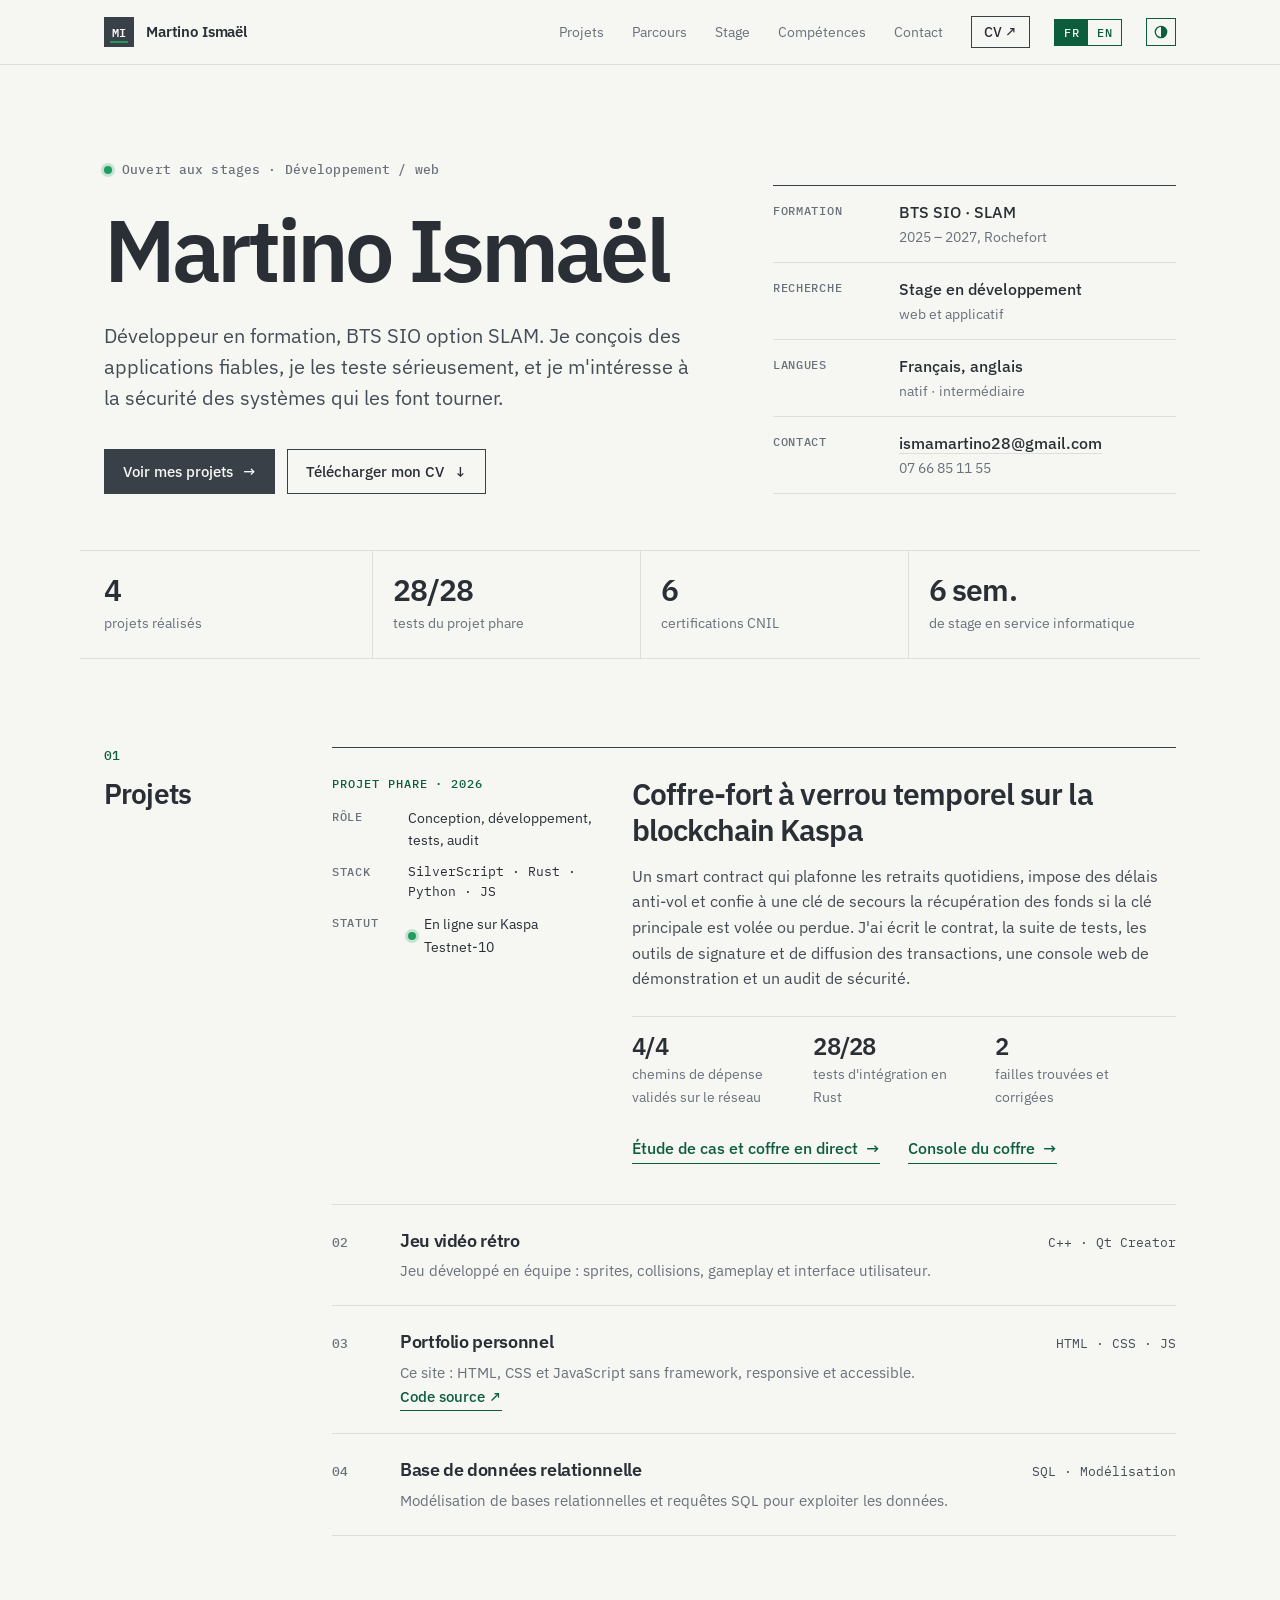
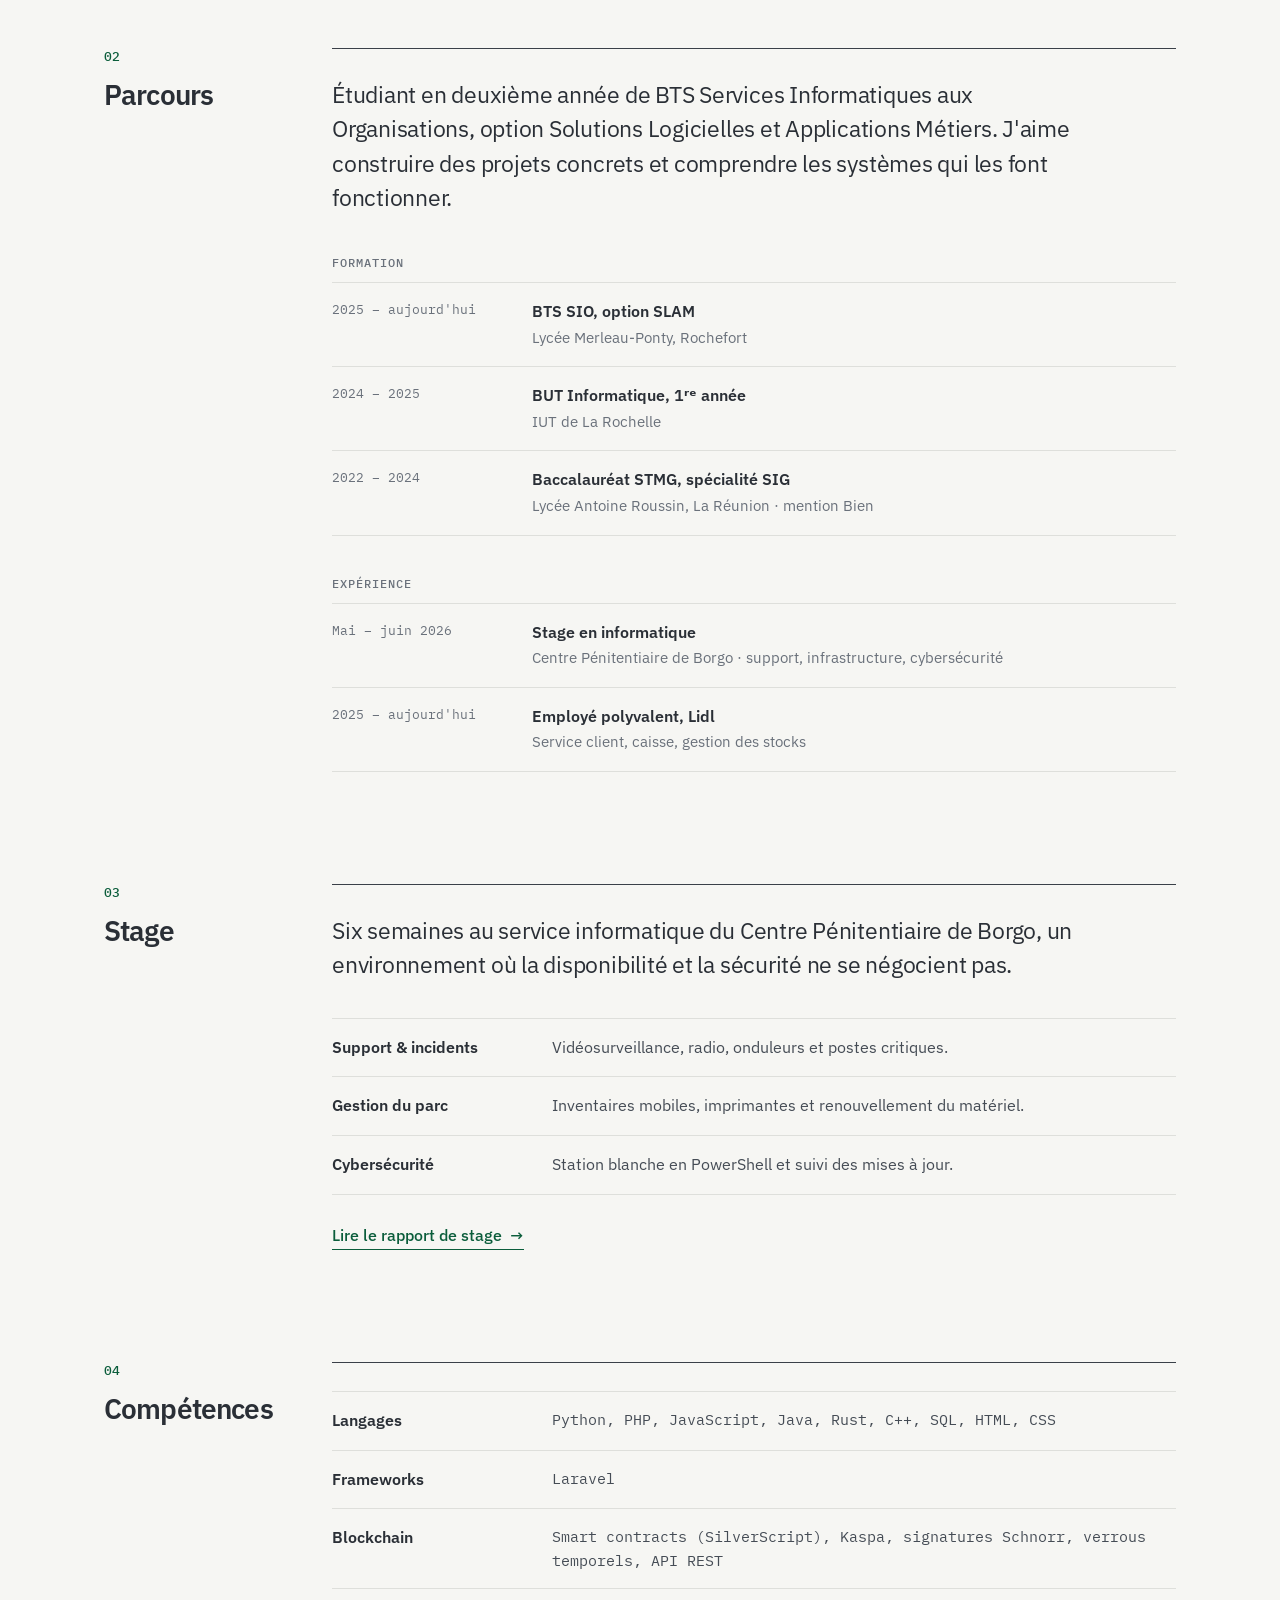
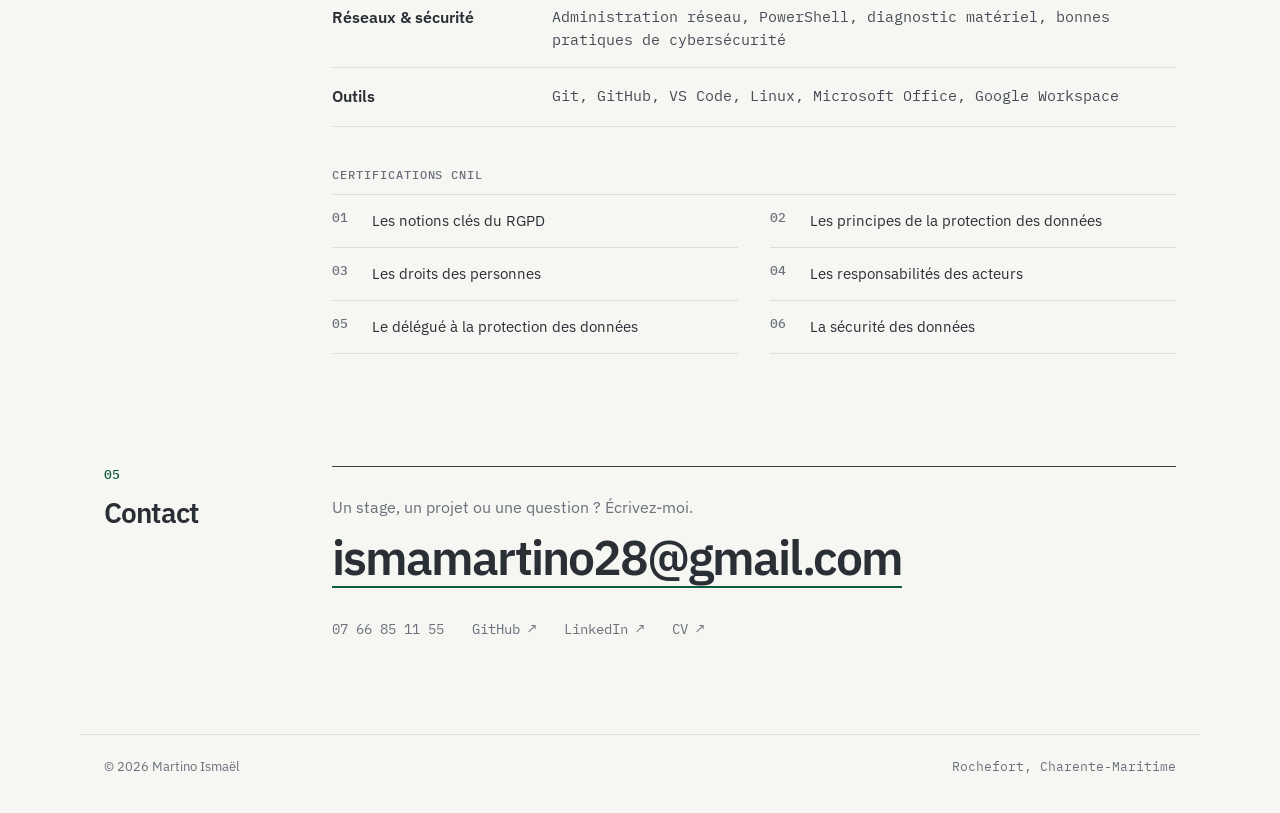
==== commit cbbf6973: "Ajout de la console du coffre Kaspa (version en ligne, lecture seule) Données en direct sur Testnet-" ====
--- a/index.html
+++ b/index.html
@@ -85,7 +85,10 @@
                             <li><strong>28/28</strong> tests d'intégration en Rust</li>
                             <li><strong>2</strong> failles trouvées et corrigées</li>
                         </ul>
-                        <a class="link" href="projets/kaspa-vault/index.html">Étude de cas et coffre en direct <span aria-hidden="true">→</span></a>
+                        <div class="case-links">
+                            <a class="link" href="projets/kaspa-vault/index.html">Étude de cas et coffre en direct <span aria-hidden="true">→</span></a>
+                            <a class="link" href="projets/kaspa-vault/console/">Console du coffre <span aria-hidden="true">→</span></a>
+                        </div>
                     </div>
                 </article>
 
--- a/style.css
+++ b/style.css
@@ -123,6 +123,7 @@
 .sub{font:500 12px var(--mono);text-transform:uppercase;letter-spacing:.08em;color:var(--muted);margin:40px 0 12px}
 .link{display:inline-flex;gap:8px;align-items:center;font-weight:500;color:var(--accent);text-decoration:none;border-bottom:1px solid currentColor;padding-bottom:1px}
 .link:hover{color:var(--ink)}
+.case-links{display:flex;flex-wrap:wrap;gap:12px 28px}
 
 /* Projet phare */
 .case{display:grid;grid-template-columns:260px minmax(0,1fr);gap:40px;padding-bottom:40px;border-bottom:1px solid var(--rule)}
